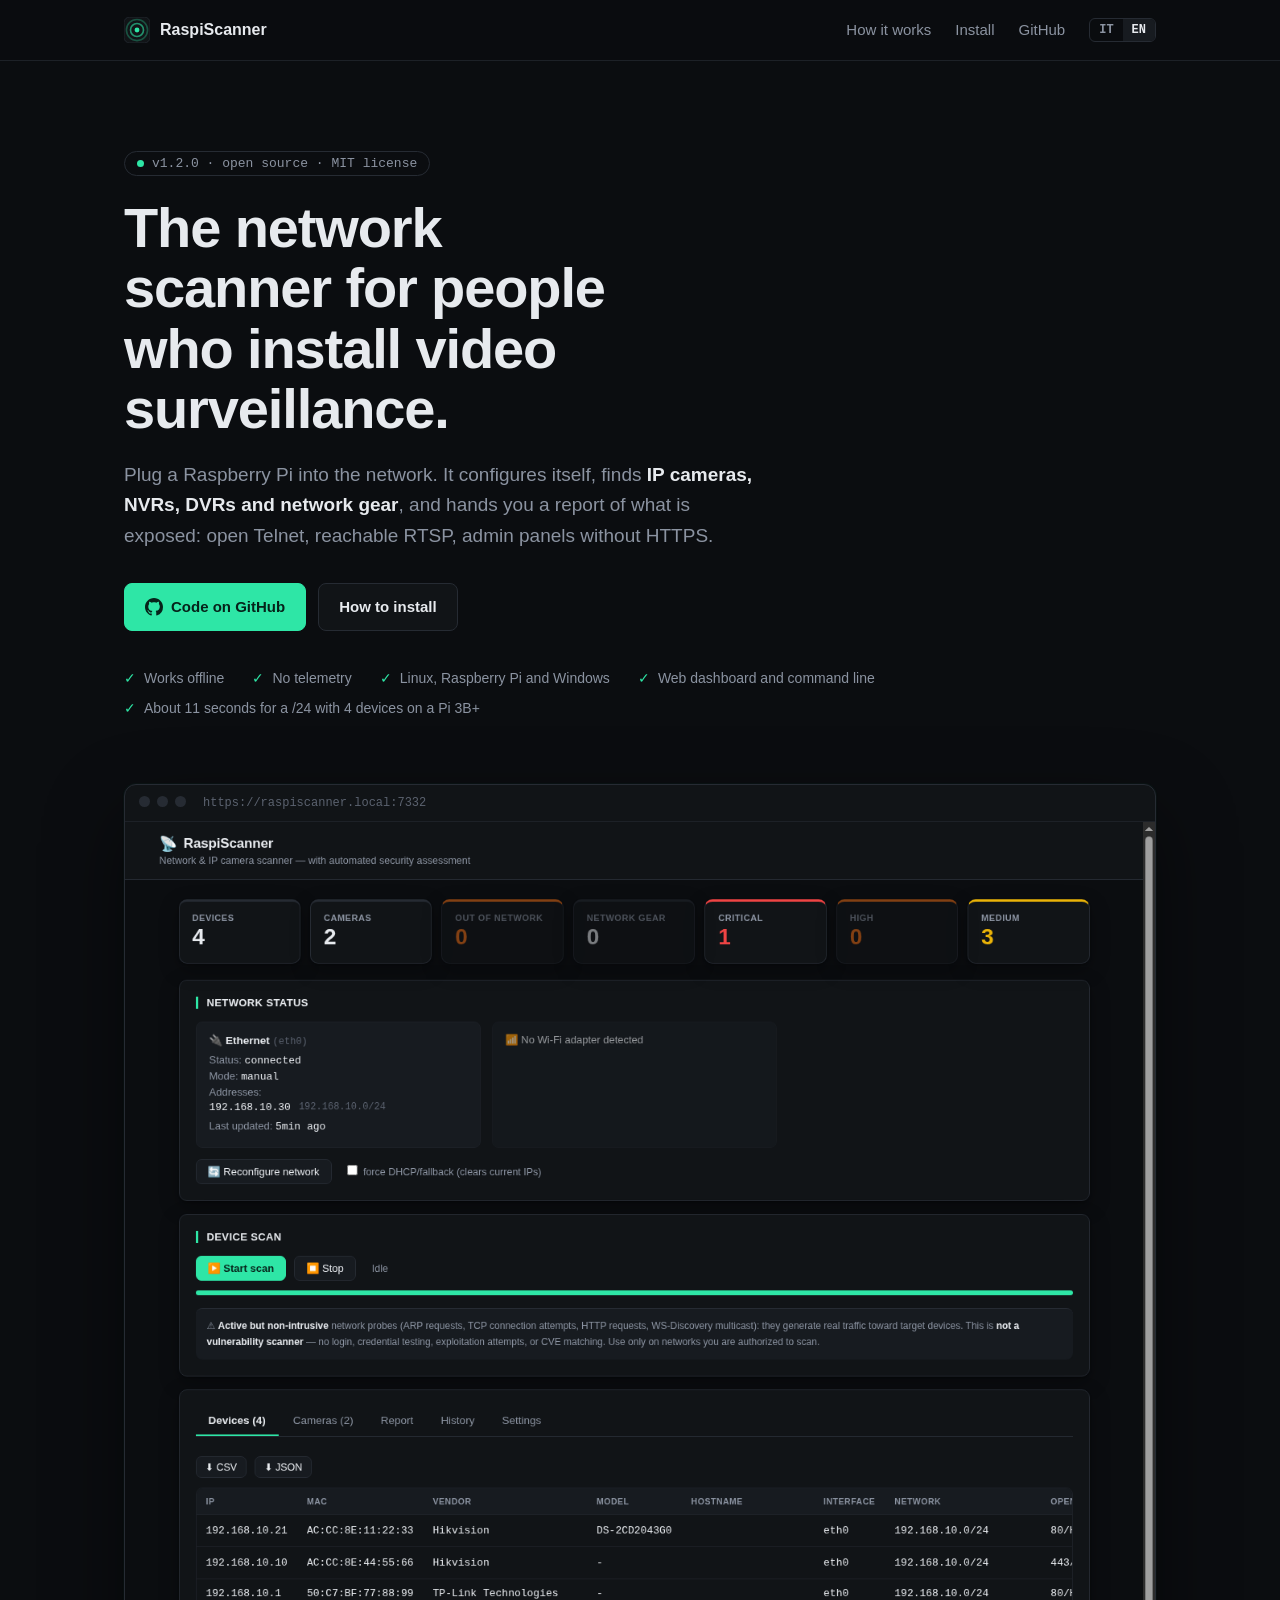
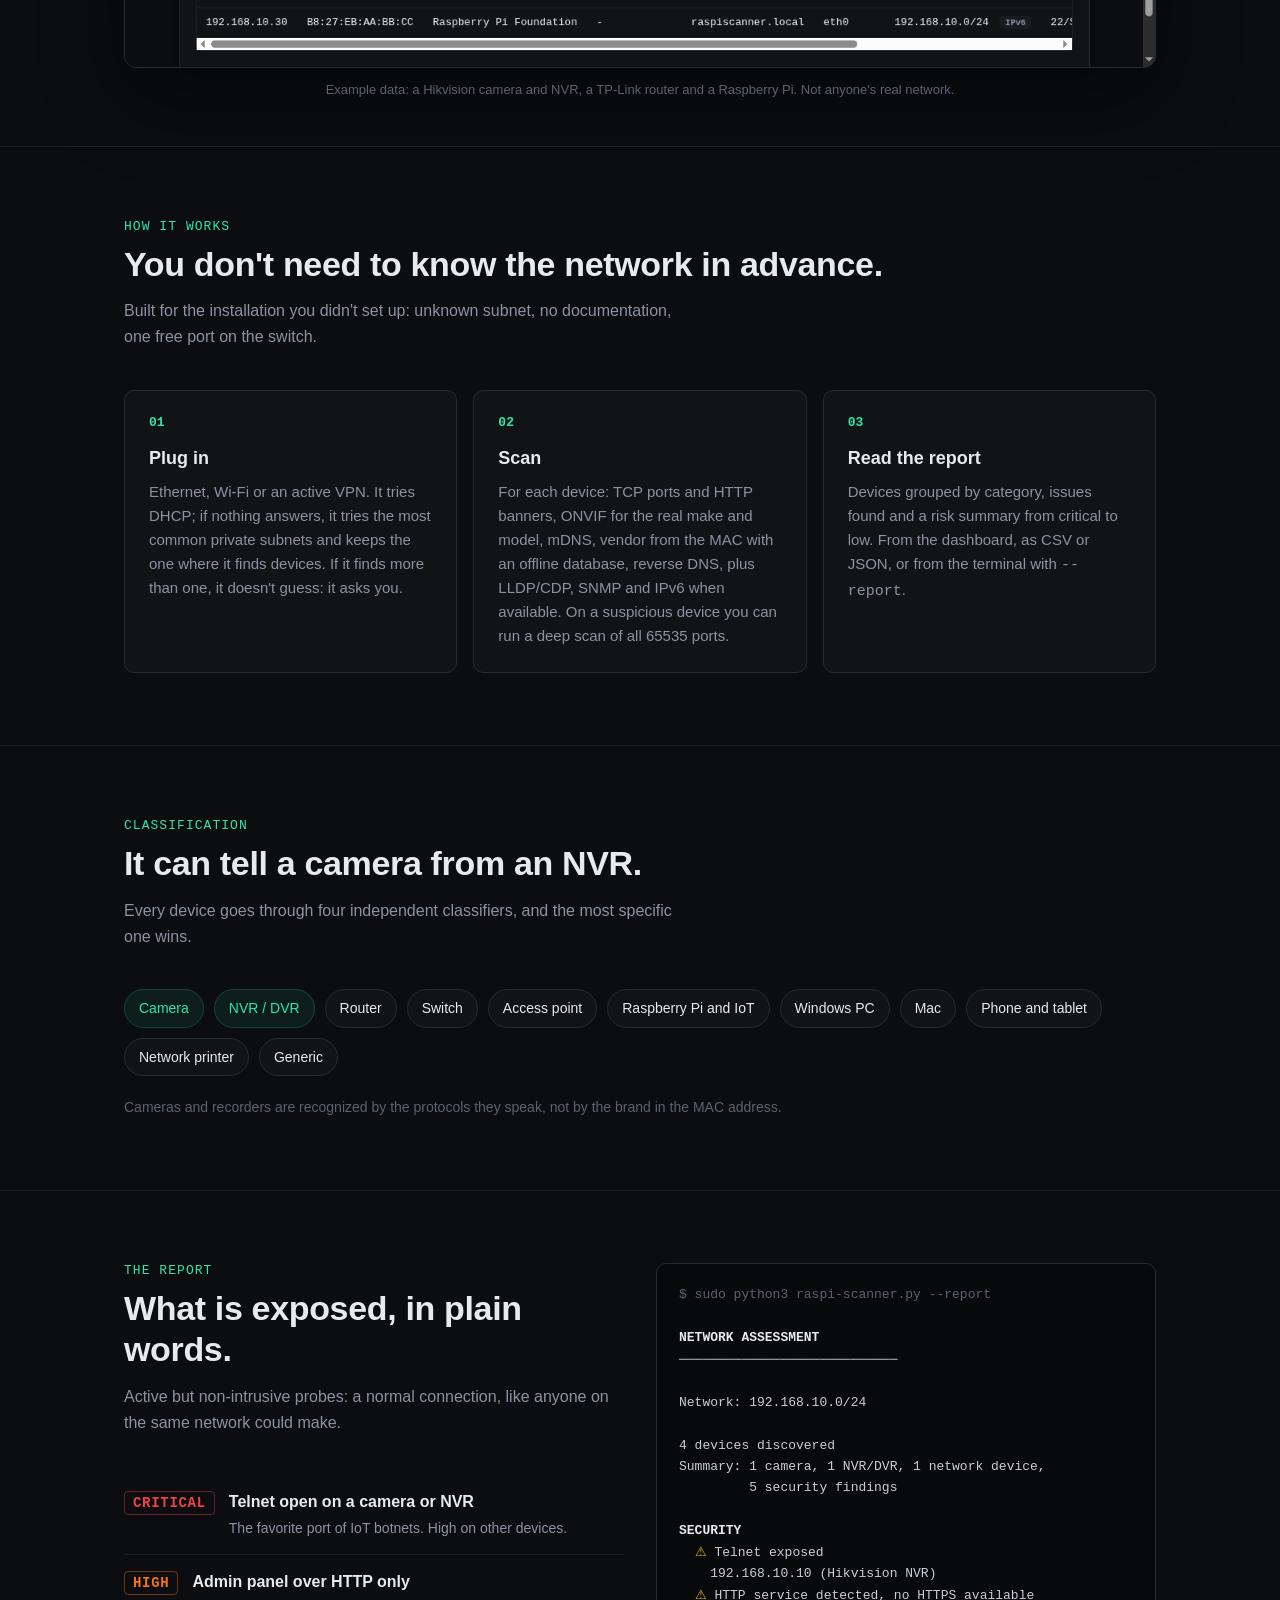
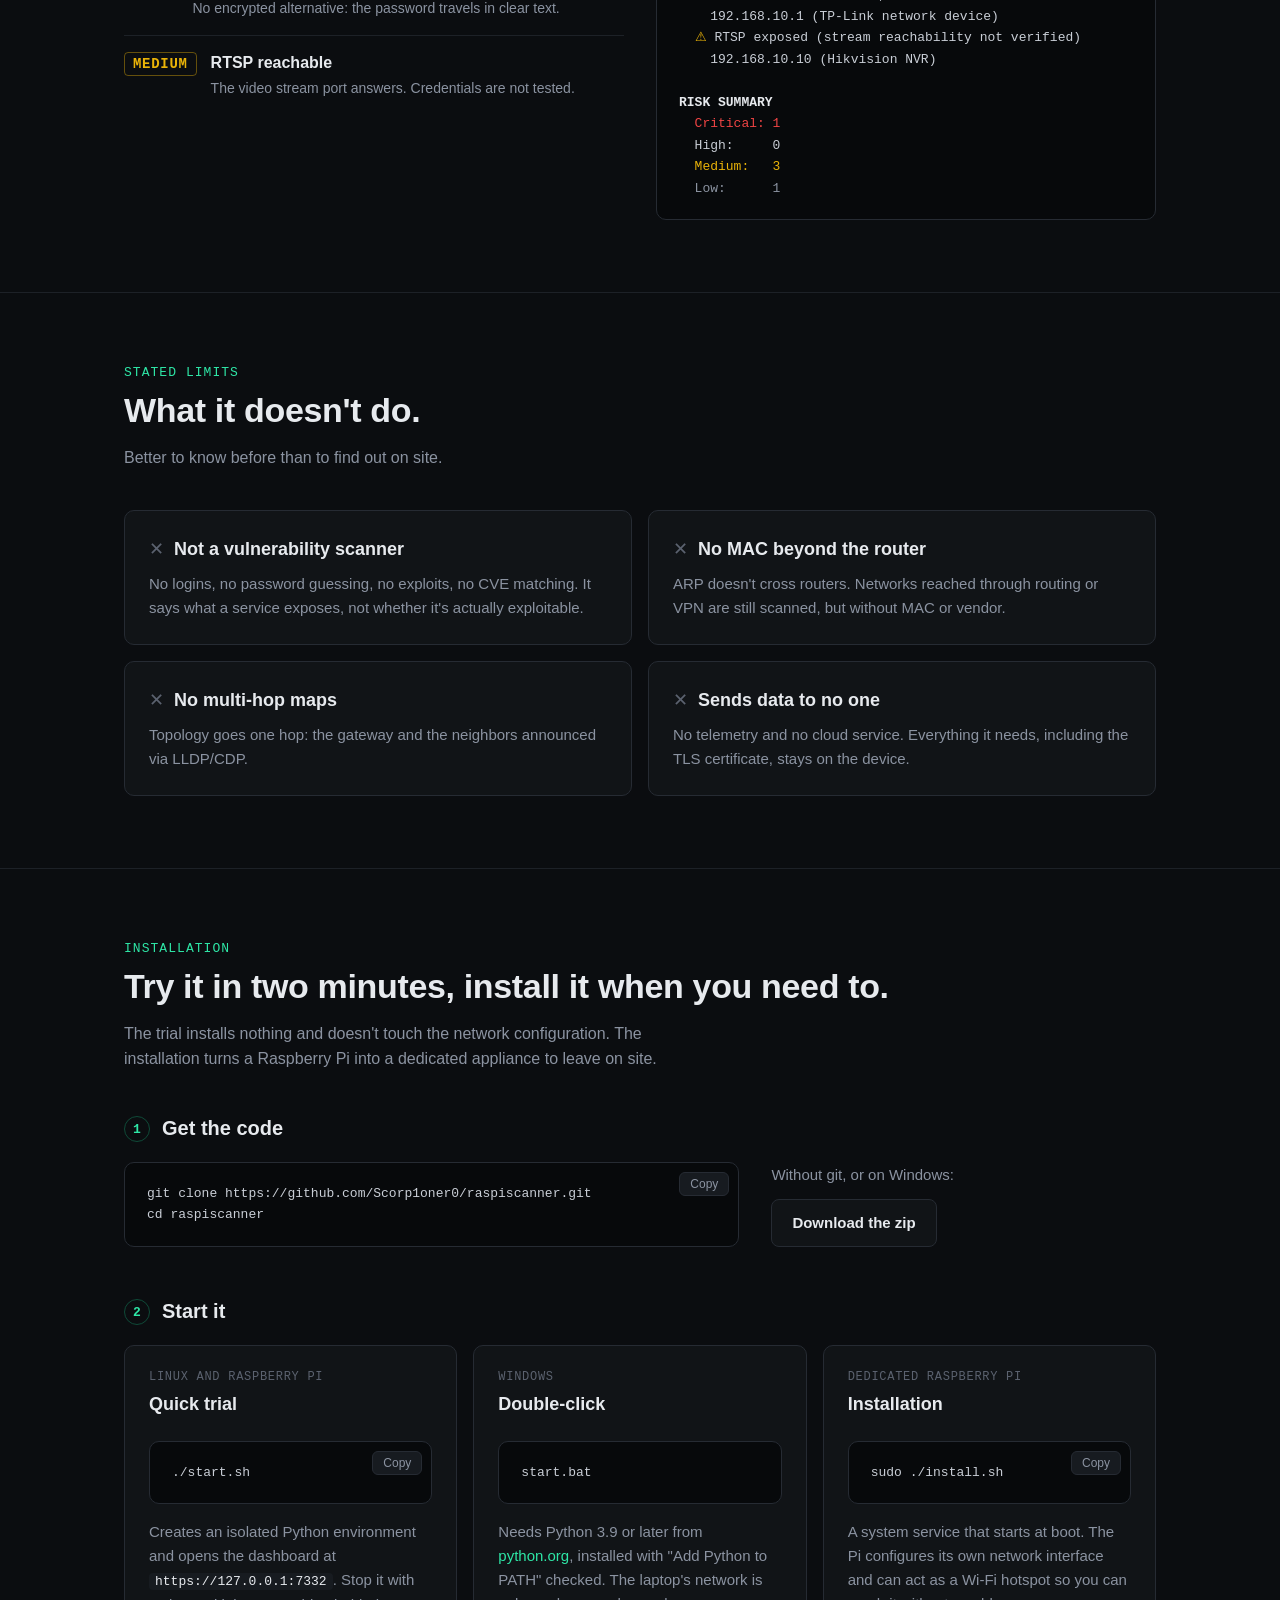
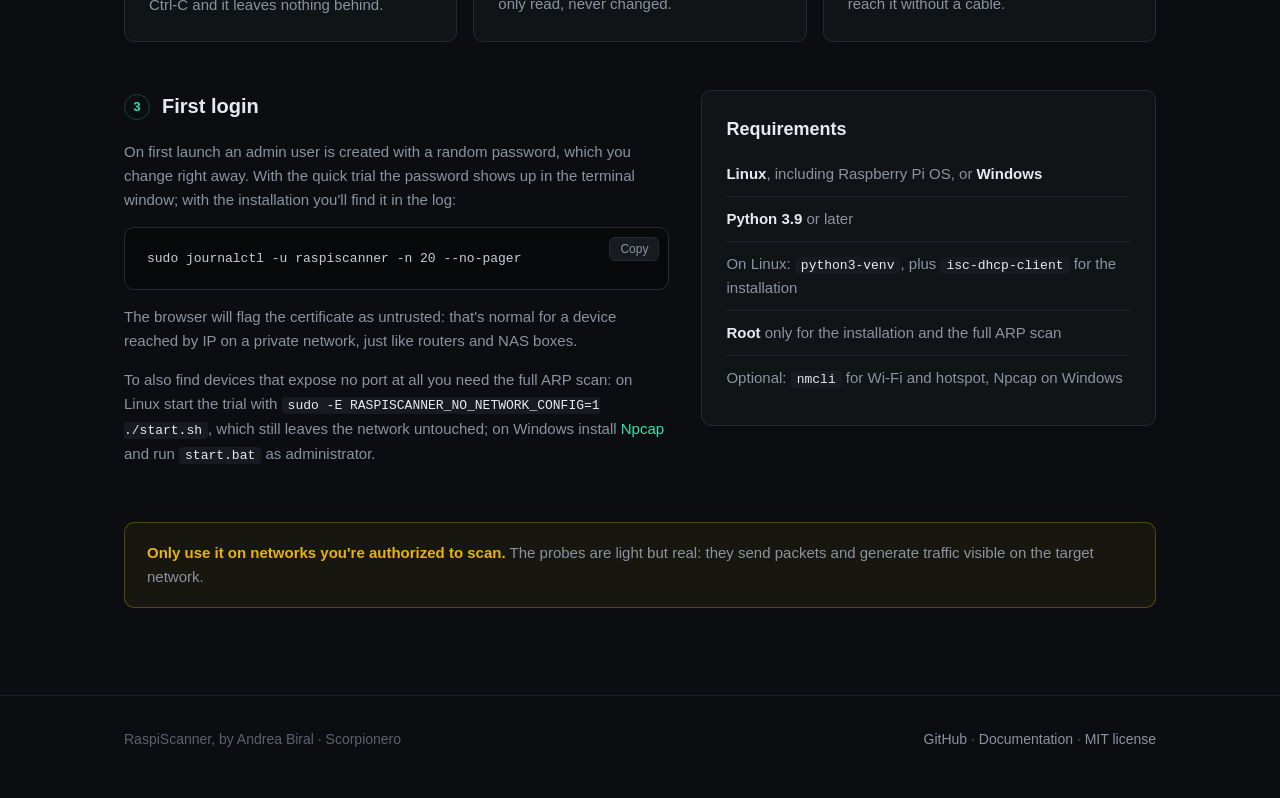
==== index.html @ 97d8c6a8 "Versione 1.2.0 sul sito e cenno allo scan approfondito Co-Authored-By: Claude Opus 5.5 <noreply@anth" ====
<!doctype html>
<html lang="it">
<head>
<meta charset="utf-8">
<meta name="viewport" content="width=device-width, initial-scale=1">
<title>RaspiScanner · scanner di rete per impianti di videosorveglianza</title>
<meta name="description" content="Scanner di rete open source per Raspberry Pi: trova telecamere IP, NVR e apparati di rete e segnala cosa è esposto. Offline, senza telemetria.">
<meta name="theme-color" content="#0b0d10">
<link rel="canonical" href="https://raspiscanner.it/">
<meta property="og:type" content="website">
<meta property="og:url" content="https://raspiscanner.it/">
<meta property="og:title" content="RaspiScanner">
<meta property="og:description" content="Scanner di rete per impianti di videosorveglianza: trova telecamere, NVR e apparati di rete e ti dice cosa è esposto.">
<meta property="og:site_name" content="RaspiScanner">
<meta property="og:image" content="https://raspiscanner.it/og-image.png">
<meta property="og:image:width" content="1200">
<meta property="og:image:height" content="630">
<meta property="og:image:alt" content="Dashboard di RaspiScanner con i dispositivi trovati e i problemi per gravità">
<meta name="twitter:card" content="summary_large_image">
<meta name="twitter:title" content="RaspiScanner · scanner di rete per impianti di videosorveglianza">
<meta name="twitter:description" content="Scanner di rete per impianti di videosorveglianza: trova telecamere, NVR e apparati di rete e ti dice cosa è esposto.">
<meta name="twitter:image" content="https://raspiscanner.it/og-image.png">
<meta name="robots" content="index, follow, max-image-preview:large">
<script type="application/ld+json">
{
  "@context": "https://schema.org",
  "@type": "SoftwareApplication",
  "name": "RaspiScanner",
  "url": "https://raspiscanner.it/",
  "inLanguage": "it",
  "description": "Scanner di rete open source per Raspberry Pi: trova telecamere IP, NVR e apparati di rete e segnala cosa è esposto. Offline, senza telemetria.",
  "applicationCategory": "SecurityApplication",
  "operatingSystem": "Linux, Raspberry Pi OS, Windows",
  "softwareVersion": "1.2.0",
  "license": "https://opensource.org/licenses/MIT",
  "isAccessibleForFree": true,
  "offers": {
    "@type": "Offer",
    "price": "0",
    "priceCurrency": "EUR"
  },
  "author": {
    "@type": "Person",
    "name": "Andrea Biral"
  },
  "downloadUrl": "https://github.com/Scorp1oner0/raspiscanner/archive/refs/heads/main.zip",
  "screenshot": "https://raspiscanner.it/dashboard.png",
  "sameAs": [
    "https://github.com/Scorp1oner0/raspiscanner"
  ]
}
</script>
<meta property="og:locale" content="it_IT">
<meta property="og:locale:alternate" content="en_US">
<link rel="alternate" hreflang="it" href="https://raspiscanner.it/">
<link rel="alternate" hreflang="en" href="https://raspiscanner.it/en/">
<link rel="alternate" hreflang="x-default" href="https://raspiscanner.it/en/">
<script>
(function () {
  var saved = null;
  try { saved = localStorage.getItem('raspiscanner-lang'); } catch (e) {}
  if (saved === 'it') return;
  var bot = /bot|crawl|spider|slurp|lighthouse/i.test(navigator.userAgent);
  var lang = ((navigator.languages && navigator.languages[0]) || navigator.language || '').toLowerCase();
  if (saved === 'en' || (!saved && !bot && lang && lang.indexOf('it') !== 0)) location.replace('en/');
})();
</script>
<link rel="icon" href="/favicon.ico" sizes="48x48">
<link rel="icon" href="/favicon.svg" type="image/svg+xml">
<link rel="apple-touch-icon" href="/apple-touch-icon.png">
<style>
:root {
  color-scheme: dark;
  --bg: #0b0d10;
  --panel: #111417;
  --panel-2: #171b20;
  --border: #262b33;
  --border-soft: #1d2127;
  --text: #e7eaee;
  --text-dim: #8b93a1;
  --text-faint: #5b626f;
  --accent: #2ee6a6;
  --accent-fg: #06231a;
  --accent-dim: #0f4a38;
  --critical: #ef4444;
  --high: #f97316;
  --medium: #eab308;
  --radius: 10px;
  --font-ui: -apple-system, BlinkMacSystemFont, "Segoe UI", Roboto, Helvetica, Arial, sans-serif;
  --font-mono: "SFMono-Regular", Consolas, "Liberation Mono", Menlo, monospace;
}
* { box-sizing: border-box; }
html { scroll-behavior: smooth; }
body {
  margin: 0;
  background: var(--bg);
  color: var(--text);
  font: 16px/1.6 var(--font-ui);
  -webkit-font-smoothing: antialiased;
}
a { color: var(--accent); text-decoration: none; }
a:hover { text-decoration: underline; }
code, pre { font-family: var(--font-mono); }
.wrap { max-width: 1080px; margin: 0 auto; padding: 0 24px; }

header.top {
  position: sticky; top: 0; z-index: 10;
  background: rgba(11, 13, 16, 0.86);
  backdrop-filter: blur(8px);
  border-bottom: 1px solid var(--border-soft);
}
header.top .wrap { display: flex; align-items: center; justify-content: space-between; height: 60px; }
.brand { display: flex; align-items: center; gap: 10px; color: var(--text); font-weight: 600; }
.brand:hover { text-decoration: none; }
.brand svg { width: 26px; height: 26px; }
nav { display: flex; align-items: center; gap: 24px; font-size: 15px; }
.lang { display: flex; border: 1px solid var(--border); border-radius: 6px; overflow: hidden; font: 600 12px var(--font-mono); }
.lang a { padding: 4px 9px; color: var(--text-dim); }
.lang a[aria-current] { background: var(--panel-2); color: var(--text); }
nav a { color: var(--text-dim); }
nav a:hover { color: var(--text); text-decoration: none; }

.hero { padding: 88px 0 56px; }
.eyebrow {
  display: inline-flex; gap: 8px; align-items: center;
  font: 13px var(--font-mono); color: var(--text-dim);
  border: 1px solid var(--border); border-radius: 999px; padding: 4px 12px;
}
.eyebrow .dot { width: 7px; height: 7px; border-radius: 50%; background: var(--accent); }
h1 {
  font-size: clamp(34px, 5.4vw, 56px); line-height: 1.08; letter-spacing: -0.02em;
  margin: 22px 0 20px; max-width: 16ch; font-weight: 700;
}
.lead { font-size: 19px; color: var(--text-dim); max-width: 60ch; margin: 0 0 32px; }
.lead strong { color: var(--text); font-weight: 600; }
.ctas { display: flex; flex-wrap: wrap; gap: 12px; }
.btn {
  display: inline-flex; align-items: center; gap: 8px;
  padding: 11px 20px; border-radius: 8px; font-weight: 600; font-size: 15px;
  border: 1px solid var(--border); color: var(--text); background: var(--panel);
}
.btn:hover { text-decoration: none; border-color: #333a45; background: var(--panel-2); }
.btn.primary { background: var(--accent); color: var(--accent-fg); border-color: var(--accent); }
.btn.primary:hover { background: #4aedb5; }
.btn svg { width: 18px; height: 18px; }
.facts {
  display: flex; flex-wrap: wrap; gap: 8px 28px; margin: 36px 0 0; padding: 0; list-style: none;
  font-size: 14px; color: var(--text-dim);
}
.facts li::before { content: "✓"; color: var(--accent); margin-right: 8px; }

.shot { padding: 8px 0 32px; }
.window {
  border: 1px solid var(--border); border-radius: 12px; overflow: hidden;
  background: var(--panel);
  box-shadow: 0 1px 2px rgba(0,0,0,.3), 0 30px 80px rgba(0,0,0,.45), 0 0 0 1px rgba(46,230,166,.04);
}
.window .bar { display: flex; gap: 7px; padding: 11px 14px; border-bottom: 1px solid var(--border-soft); }
.window .bar i { width: 11px; height: 11px; border-radius: 50%; background: #262b33; }
.window .bar span { margin-left: 10px; font: 12px var(--font-mono); color: var(--text-faint); }
.window img { display: block; width: 100%; height: auto; }
.caption { font-size: 13px; color: var(--text-faint); margin-top: 12px; text-align: center; }

section.block { padding: 72px 0; border-top: 1px solid var(--border-soft); }
.kicker { font: 13px var(--font-mono); color: var(--accent); text-transform: uppercase; letter-spacing: .08em; margin: 0 0 10px; }
h2 { font-size: clamp(26px, 3.4vw, 34px); line-height: 1.2; letter-spacing: -0.01em; margin: 0 0 14px; }
.sub { color: var(--text-dim); max-width: 62ch; margin: 0 0 40px; }

.steps { display: grid; grid-template-columns: repeat(3, 1fr); gap: 16px; counter-reset: step; }
.card {
  background: var(--panel); border: 1px solid var(--border); border-radius: var(--radius);
  padding: 24px;
}
.steps .card { counter-increment: step; }
.steps .card::before {
  content: counter(step, decimal-leading-zero);
  display: block; font: 600 13px var(--font-mono); color: var(--accent); margin-bottom: 14px;
}
.card h3 { margin: 0 0 8px; font-size: 18px; }
.card p { margin: 0; color: var(--text-dim); font-size: 15px; }

.chips { display: flex; flex-wrap: wrap; gap: 10px; margin: 0 0 20px; padding: 0; list-style: none; }
.chips li {
  font-size: 14px; padding: 7px 14px; border-radius: 999px;
  border: 1px solid var(--border); background: var(--panel); color: var(--text);
}
.chips li.hot { border-color: var(--accent-dim); background: rgba(46,230,166,.07); color: var(--accent); }
.note { font-size: 14px; color: var(--text-faint); margin: 0; }

.split { display: grid; grid-template-columns: 1fr 1fr; gap: 32px; align-items: start; }
pre.term {
  margin: 0; padding: 20px 22px; overflow-x: auto;
  background: #07090b; border: 1px solid var(--border); border-radius: var(--radius);
  font-size: 13px; line-height: 1.65; color: #c9ced6;
}
pre.term .p { color: var(--text-faint); }
pre.term .h { color: var(--text); font-weight: 600; }
pre.term .w { color: var(--medium); }
pre.term .c { color: var(--critical); }
pre.term .m { color: var(--medium); }
pre.term .l { color: var(--text-dim); }
.findings { margin: 0; padding: 0; list-style: none; }
.findings li { display: flex; gap: 14px; padding: 14px 0; border-bottom: 1px solid var(--border-soft); }
.findings li:last-child { border-bottom: 0; }
.sev {
  flex: none; align-self: flex-start; margin-top: 2px;
  font: 600 11px var(--font-mono); text-transform: uppercase; letter-spacing: .05em;
  padding: 3px 8px; border-radius: 4px; border: 1px solid;
}
.sev.c { color: var(--critical); border-color: rgba(239,68,68,.4); }
.sev.h { color: var(--high); border-color: rgba(249,115,22,.4); }
.sev.m { color: var(--medium); border-color: rgba(234,179,8,.4); }
.findings b { display: block; font-weight: 600; }
.findings span { color: var(--text-dim); font-size: 14px; }

.nots { display: grid; grid-template-columns: repeat(2, 1fr); gap: 16px; }
.nots .card h3::before { content: "✕"; color: var(--text-faint); margin-right: 10px; font-weight: 400; }

.install { display: grid; grid-template-columns: 1.2fr 1fr; gap: 32px; align-items: start; }
.split > *, .install > *, .steps > *, .nots > *, .options > *, .fetch > * { min-width: 0; }
.num {
  display: inline-grid; place-items: center; width: 26px; height: 26px; margin-right: 12px;
  border-radius: 50%; border: 1px solid var(--accent-dim); color: var(--accent);
  font: 600 13px var(--font-mono); vertical-align: 2px;
}
.step-title { font-size: 20px; margin: 48px 0 18px; }
.fetch { display: grid; grid-template-columns: 1.6fr 1fr; gap: 32px; align-items: end; }
.fetch h3 { font-size: 20px; margin: 0 0 18px; }
.fetch .cmd { margin: 0; }
.or p { color: var(--text-dim); font-size: 15px; margin: 0 0 12px; }
.options { display: grid; grid-template-columns: repeat(3, 1fr); gap: 16px; }
.options .card { display: flex; flex-direction: column; }
.options .cmd { margin: 14px 0 16px; }
.options .card p:last-child { margin-top: 0; }
.tag { font: 12px var(--font-mono) !important; color: var(--text-faint) !important; text-transform: uppercase; letter-spacing: .06em; margin: 0 0 6px !important; }
.options code, .install p code { font-size: 13px; background: var(--panel-2); padding: 1px 6px; border-radius: 4px; color: var(--text); }
.options + .install { margin-top: 48px; }
.install .step-title { margin-top: 0; }
.cmd { position: relative; margin: 0 0 14px; }
.cmd pre.term { padding-right: 84px; }
.copy {
  position: absolute; top: 10px; right: 10px;
  font: 12px var(--font-ui); color: var(--text-dim); background: var(--panel-2);
  border: 1px solid var(--border); border-radius: 6px; padding: 4px 10px; cursor: pointer;
}
.copy:hover { color: var(--text); }
.req { margin: 0; padding: 0; list-style: none; }
.req li { padding: 10px 0; border-bottom: 1px solid var(--border-soft); color: var(--text-dim); font-size: 15px; }
.req li:last-child { border-bottom: 0; }
.req b { color: var(--text); font-weight: 600; }
.req code, .install p code { font-size: 13px; background: var(--panel-2); padding: 1px 6px; border-radius: 4px; color: var(--text); }
.install p { color: var(--text-dim); font-size: 15px; }

.warn {
  margin-top: 40px; padding: 18px 22px; border-radius: var(--radius);
  border: 1px solid rgba(234,179,8,.3); background: rgba(234,179,8,.06);
  color: var(--text-dim); font-size: 15px;
}
.warn b { color: var(--medium); }

footer { border-top: 1px solid var(--border-soft); padding: 32px 0 48px; color: var(--text-faint); font-size: 14px; }
footer .wrap { display: flex; flex-wrap: wrap; gap: 12px 28px; justify-content: space-between; }
footer a { color: var(--text-dim); }

@media (max-width: 860px) {
  .steps, .split, .install, .nots, .options, .fetch { grid-template-columns: 1fr; }
  .hero { padding: 56px 0 40px; }
  section.block { padding: 56px 0; }
}
@media (max-width: 560px) {
  .wrap { padding: 0 16px; }
  nav a.opt { display: none; }
  nav { gap: 16px; }
  .lead { font-size: 17px; }
  .btn { flex: 1 1 auto; justify-content: center; }
  .window .bar span { display: none; }
}
</style>
</head>
<body>

<header class="top">
  <div class="wrap">
    <a class="brand" href="#">
      <svg viewBox="0 0 32 32" aria-hidden="true"><rect width="32" height="32" rx="7" fill="#111417" stroke="#262b33"/><circle cx="16" cy="16" r="3" fill="#2ee6a6"/><circle cx="16" cy="16" r="8" fill="none" stroke="#2ee6a6" stroke-width="2" opacity=".6"/><circle cx="16" cy="16" r="13" fill="none" stroke="#2ee6a6" stroke-width="2" opacity=".3"/></svg>
      RaspiScanner
    </a>
    <nav>
      <a class="opt" href="#come-funziona">Come funziona</a>
      <a href="#installa">Installa</a>
      <a href="https://github.com/Scorp1oner0/raspiscanner">GitHub</a>
      <span class="lang"><a href="./" data-lang="it" aria-current="page">IT</a><a href="en/" data-lang="en" hreflang="en" lang="en">EN</a></span>
    </nav>
  </div>
</header>

<main>
  <section class="hero">
    <div class="wrap">
      <span class="eyebrow"><span class="dot"></span>v1.2.0 · open source · licenza MIT</span>
      <h1>Lo scanner di rete per chi installa videosorveglianza.</h1>
      <p class="lead">Colleghi un Raspberry Pi alla rete. Si configura da solo, trova <strong>telecamere IP, NVR, DVR e apparati di rete</strong>, e ti consegna un report con quello che è esposto: Telnet aperto, RTSP raggiungibile, pannelli di amministrazione senza HTTPS.</p>
      <div class="ctas">
        <a class="btn primary" href="https://github.com/Scorp1oner0/raspiscanner">
          <svg viewBox="0 0 16 16" fill="currentColor" aria-hidden="true"><path d="M8 0C3.58 0 0 3.58 0 8c0 3.54 2.29 6.53 5.47 7.59.4.07.55-.17.55-.38 0-.19-.01-.82-.01-1.49-2.01.37-2.53-.49-2.69-.94-.09-.23-.48-.94-.82-1.13-.28-.15-.68-.52-.01-.53.63-.01 1.08.58 1.23.82.72 1.21 1.87.87 2.33.66.07-.52.28-.87.51-1.07-1.78-.2-3.64-.89-3.64-3.95 0-.87.31-1.59.82-2.15-.08-.2-.36-1.02.08-2.12 0 0 .67-.21 2.2.82.64-.18 1.32-.27 2-.27.68 0 1.36.09 2 .27 1.53-1.04 2.2-.82 2.2-.82.44 1.1.16 1.92.08 2.12.51.56.82 1.27.82 2.15 0 3.07-1.87 3.75-3.65 3.95.29.25.54.73.54 1.48 0 1.07-.01 1.93-.01 2.2 0 .21.15.46.55.38A8.013 8.013 0 0016 8c0-4.42-3.58-8-8-8z"/></svg>
          Codice su GitHub
        </a>
        <a class="btn" href="#installa">Come si installa</a>
      </div>
      <ul class="facts">
        <li>Funziona offline</li>
        <li>Nessuna telemetria</li>
        <li>Linux, Raspberry Pi e Windows</li>
        <li>Dashboard web e riga di comando</li>
        <li>Circa 11 secondi per una /24 con 4 dispositivi su un Pi 3B+</li>
      </ul>
    </div>
  </section>

  <section class="shot">
    <div class="wrap">
      <div class="window">
        <div class="bar"><i></i><i></i><i></i><span>https://raspiscanner.local:7332</span></div>
        <img src="dashboard.png" width="1280" height="1050" alt="Dashboard di RaspiScanner: contatori di dispositivi, telecamere e problemi per gravità, stato della rete e tabella dei dispositivi trovati">
      </div>
      <p class="caption">Dati di esempio: una telecamera e un NVR Hikvision, un router TP-Link e un Raspberry Pi. Non è la rete di nessuno.</p>
    </div>
  </section>

  <section class="block" id="come-funziona">
    <div class="wrap">
      <p class="kicker">Come funziona</p>
      <h2>Non devi sapere in anticipo com'è fatta la rete.</h2>
      <p class="sub">Pensato per l'impianto che non hai installato tu: subnet sconosciuta, nessuna documentazione, un cavo libero sullo switch.</p>
      <div class="steps">
        <div class="card">
          <h3>Collega</h3>
          <p>Ethernet, Wi-Fi o una VPN attiva. Prova il DHCP; se non arriva, prova le subnet private più comuni e tiene quella dove trova dispositivi. Se ne trova più di una, non tira a indovinare e chiede a te.</p>
        </div>
        <div class="card">
          <h3>Scansiona</h3>
          <p>Per ogni dispositivo: porte TCP e banner HTTP, ONVIF per marca e modello reali, mDNS, produttore dal MAC con un database offline, DNS inverso, e se disponibili LLDP/CDP, SNMP e IPv6. Su un apparato sospetto puoi lanciare uno scan approfondito di tutte le 65535 porte.</p>
        </div>
        <div class="card">
          <h3>Leggi il report</h3>
          <p>Dispositivi divisi per categoria, problemi trovati e un riepilogo del rischio da critico a basso. Dalla dashboard, in CSV o JSON, oppure da terminale con <code>--report</code>.</p>
        </div>
      </div>
    </div>
  </section>

  <section class="block">
    <div class="wrap">
      <p class="kicker">Classificazione</p>
      <h2>Sa distinguere una telecamera da un NVR.</h2>
      <p class="sub">Ogni dispositivo passa da quattro classificatori indipendenti e vince il più specifico.</p>
      <ul class="chips">
        <li class="hot">Telecamera</li>
        <li class="hot">NVR / DVR</li>
        <li>Router</li>
        <li>Switch</li>
        <li>Access point</li>
        <li>Raspberry Pi e IoT</li>
        <li>PC Windows</li>
        <li>Mac</li>
        <li>Telefono e tablet</li>
        <li>Stampante di rete</li>
        <li>Generico</li>
      </ul>
      <p class="note">Telecamere e registratori si riconoscono dai protocolli che parlano, non dalla marca scritta nel MAC.</p>
    </div>
  </section>

  <section class="block">
    <div class="wrap split">
      <div>
        <p class="kicker">Il report</p>
        <h2>Cosa è esposto, scritto in chiaro.</h2>
        <p class="sub">Sonde attive ma non invasive: una connessione normale, come farebbe chiunque sulla stessa rete.</p>
        <ul class="findings">
          <li><span class="sev c">Critico</span><div><b>Telnet aperto su telecamera o NVR</b><span>La porta preferita dalle botnet IoT. Su altri dispositivi è alto.</span></div></li>
          <li><span class="sev h">Alto</span><div><b>Pannello di amministrazione solo in HTTP</b><span>Nessuna alternativa cifrata: la password passa in chiaro.</span></div></li>
          <li><span class="sev m">Medio</span><div><b>RTSP raggiungibile</b><span>La porta del flusso video risponde. Le credenziali non vengono provate.</span></div></li>
        </ul>
      </div>
      <pre class="term"><span class="p">$ sudo python3 raspi-scanner.py --report</span>

<span class="h">NETWORK ASSESSMENT</span>
────────────────────────────

Network: 192.168.10.0/24

4 devices discovered
Summary: 1 camera, 1 NVR/DVR, 1 network device,
         5 security findings

<span class="h">SECURITY</span>
  <span class="w">⚠</span> Telnet exposed
    192.168.10.10 (Hikvision NVR)
  <span class="w">⚠</span> HTTP service detected, no HTTPS available
    192.168.10.1 (TP-Link network device)
  <span class="w">⚠</span> RTSP exposed (stream reachability not verified)
    192.168.10.10 (Hikvision NVR)

<span class="h">RISK SUMMARY</span>
  <span class="c">Critical: 1</span>
  High:     0
  <span class="m">Medium:   3</span>
  <span class="l">Low:      1</span></pre>
    </div>
  </section>

  <section class="block">
    <div class="wrap">
      <p class="kicker">Limiti dichiarati</p>
      <h2>Cosa non fa.</h2>
      <p class="sub">Meglio saperlo prima che scoprirlo in campo.</p>
      <div class="nots">
        <div class="card"><h3>Non è un vulnerability scanner</h3><p>Niente login, niente prove di password, niente exploit, niente confronto con le CVE. Dice cosa un servizio espone, non se è davvero sfruttabile.</p></div>
        <div class="card"><h3>Non vede il MAC oltre il router</h3><p>L'ARP non attraversa i router. Le reti raggiunte via routing o VPN si scansionano lo stesso, ma senza MAC e senza produttore.</p></div>
        <div class="card"><h3>Non disegna mappe su più livelli</h3><p>La topologia arriva a un salto: il gateway e i vicini annunciati via LLDP/CDP.</p></div>
        <div class="card"><h3>Non manda dati a nessuno</h3><p>Nessuna telemetria e nessun servizio cloud. Tutto quello che serve, compreso il certificato TLS, resta sul dispositivo.</p></div>
      </div>
    </div>
  </section>

  <section class="block" id="installa">
    <div class="wrap">
      <p class="kicker">Installazione</p>
      <h2>Provalo in due minuti, installalo quando serve.</h2>
      <p class="sub">La prova non installa niente e non tocca la configurazione di rete. L'installazione trasforma un Raspberry Pi in un apparato dedicato, da lasciare sull'impianto.</p>

      <div class="fetch">
        <div>
          <h3><span class="num">1</span>Scarica il codice</h3>
          <div class="cmd">
            <pre class="term" id="cmd-clone">git clone https://github.com/Scorp1oner0/raspiscanner.git
cd raspiscanner</pre>
            <button class="copy" type="button" data-copy="cmd-clone">Copia</button>
          </div>
        </div>
        <div class="or">
          <p>Senza git, o su Windows:</p>
          <a class="btn" href="https://github.com/Scorp1oner0/raspiscanner/archive/refs/heads/main.zip">Scarica lo zip</a>
        </div>
      </div>

      <h3 class="step-title"><span class="num">2</span>Avvialo</h3>
      <div class="options">
        <div class="card">
          <p class="tag">Linux e Raspberry Pi</p>
          <h3>Prova rapida</h3>
          <div class="cmd">
            <pre class="term" id="cmd-start">./start.sh</pre>
            <button class="copy" type="button" data-copy="cmd-start">Copia</button>
          </div>
          <p>Crea un ambiente Python isolato e apre la dashboard su <code>https://127.0.0.1:7332</code>. Si ferma con Ctrl-C e non lascia niente dietro di sé.</p>
        </div>
        <div class="card">
          <p class="tag">Windows</p>
          <h3>Doppio click</h3>
          <div class="cmd">
            <pre class="term">start.bat</pre>
          </div>
          <p>Serve Python 3.9 o successivo da <a href="https://www.python.org/downloads/">python.org</a>, installato con la spunta su "Add Python to PATH". La rete del portatile viene solo letta, mai modificata.</p>
        </div>
        <div class="card">
          <p class="tag">Raspberry Pi dedicato</p>
          <h3>Installazione</h3>
          <div class="cmd">
            <pre class="term" id="cmd-install">sudo ./install.sh</pre>
            <button class="copy" type="button" data-copy="cmd-install">Copia</button>
          </div>
          <p>Servizio di sistema che parte al boot. Il Pi si configura da solo la scheda di rete e può fare da hotspot Wi-Fi per raggiungerlo senza cavo.</p>
        </div>
      </div>

      <div class="install">
        <div>
          <h3 class="step-title"><span class="num">3</span>Primo accesso</h3>
          <p>Al primo avvio viene creato un utente amministratore con una password casuale, che va cambiata subito. Con la prova rapida la password compare nella finestra del terminale; con l'installazione la trovi nel log:</p>
          <div class="cmd">
            <pre class="term" id="cmd-log">sudo journalctl -u raspiscanner -n 20 --no-pager</pre>
            <button class="copy" type="button" data-copy="cmd-log">Copia</button>
          </div>
          <p>Il browser segnalerà il certificato come non attendibile: è normale per un apparato raggiunto via IP su una rete privata, come succede con router e NAS.</p>
          <p>Per trovare anche i dispositivi che non espongono nessuna porta serve lo scan ARP completo: su Linux avvia la prova con <code>sudo -E RASPISCANNER_NO_NETWORK_CONFIG=1 ./start.sh</code>, che resta comunque senza toccare la rete; su Windows installa <a href="https://npcap.com">Npcap</a> e avvia <code>start.bat</code> come amministratore.</p>
        </div>
        <div class="card">
          <h3>Requisiti</h3>
          <ul class="req">
            <li><b>Linux</b>, compreso Raspberry Pi OS, oppure <b>Windows</b></li>
            <li><b>Python 3.9</b> o successivo</li>
            <li>Su Linux: <code>python3-venv</code>, e <code>isc-dhcp-client</code> per l'installazione</li>
            <li><b>Root</b> solo per l'installazione e per lo scan ARP completo</li>
            <li>Facoltativi: <code>nmcli</code> per Wi-Fi e hotspot, Npcap su Windows</li>
          </ul>
        </div>
      </div>
    </div>
    <div class="wrap">
      <p class="warn"><b>Usalo solo su reti che sei autorizzato a scansionare.</b> Le sonde sono leggere ma reali: mandano pacchetti e generano traffico visibile sulla rete di destinazione.</p>
    </div>
  </section>
</main>

<footer>
  <div class="wrap">
    <span>RaspiScanner, di Andrea Biral · Scorpionero</span>
    <span><a href="https://github.com/Scorp1oner0/raspiscanner">GitHub</a> · <a href="https://github.com/Scorp1oner0/raspiscanner#readme">Documentazione (in inglese)</a> · <a href="https://github.com/Scorp1oner0/raspiscanner/blob/main/LICENSE">Licenza MIT</a></span>
  </div>
</footer>

<script>
document.querySelectorAll('[data-lang]').forEach(function (a) {
  a.addEventListener('click', function () {
    try { localStorage.setItem('raspiscanner-lang', a.dataset.lang); } catch (e) {}
  });
});
document.querySelectorAll('.copy').forEach(function (b) {
  b.addEventListener('click', function () {
    var t = document.getElementById(b.dataset.copy).textContent;
    navigator.clipboard.writeText(t).then(function () {
      b.textContent = 'Copiato';
      setTimeout(function () { b.textContent = 'Copia'; }, 1500);
    });
  });
});
</script>
</body>
</html>
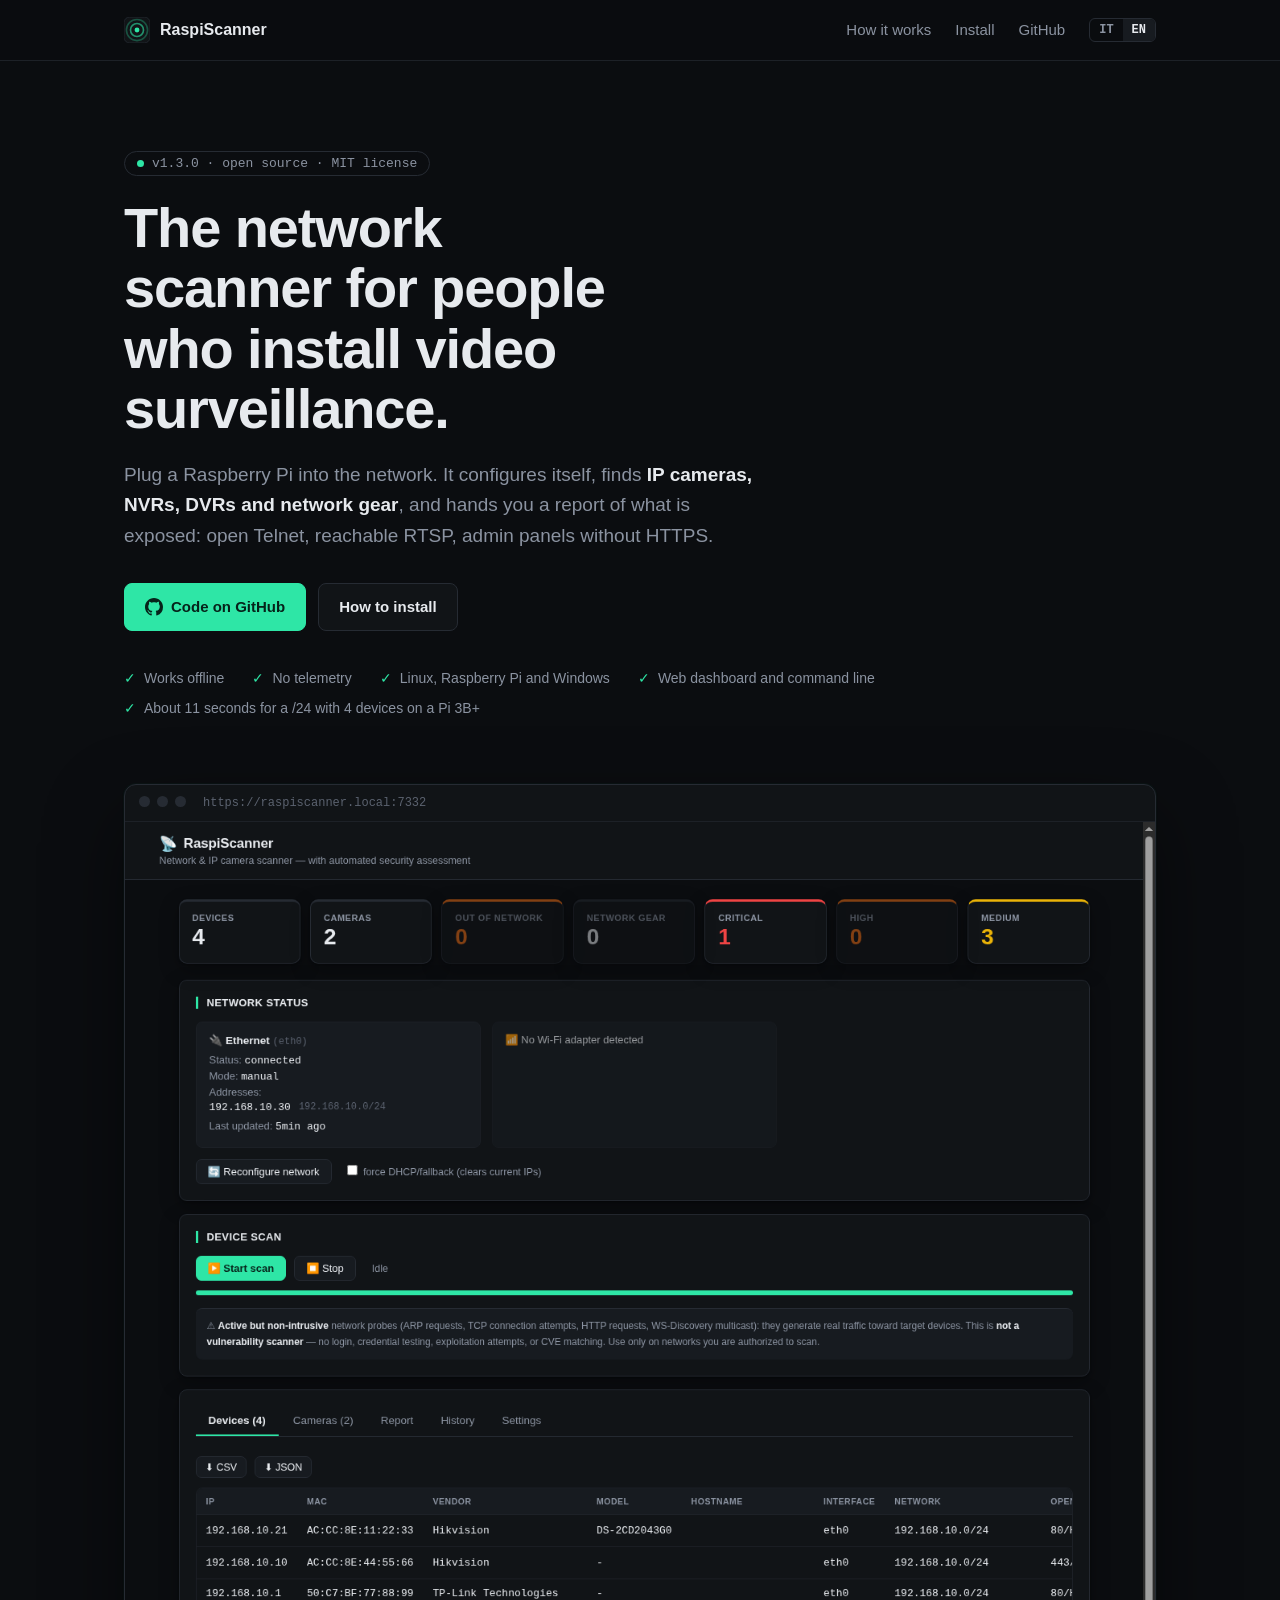
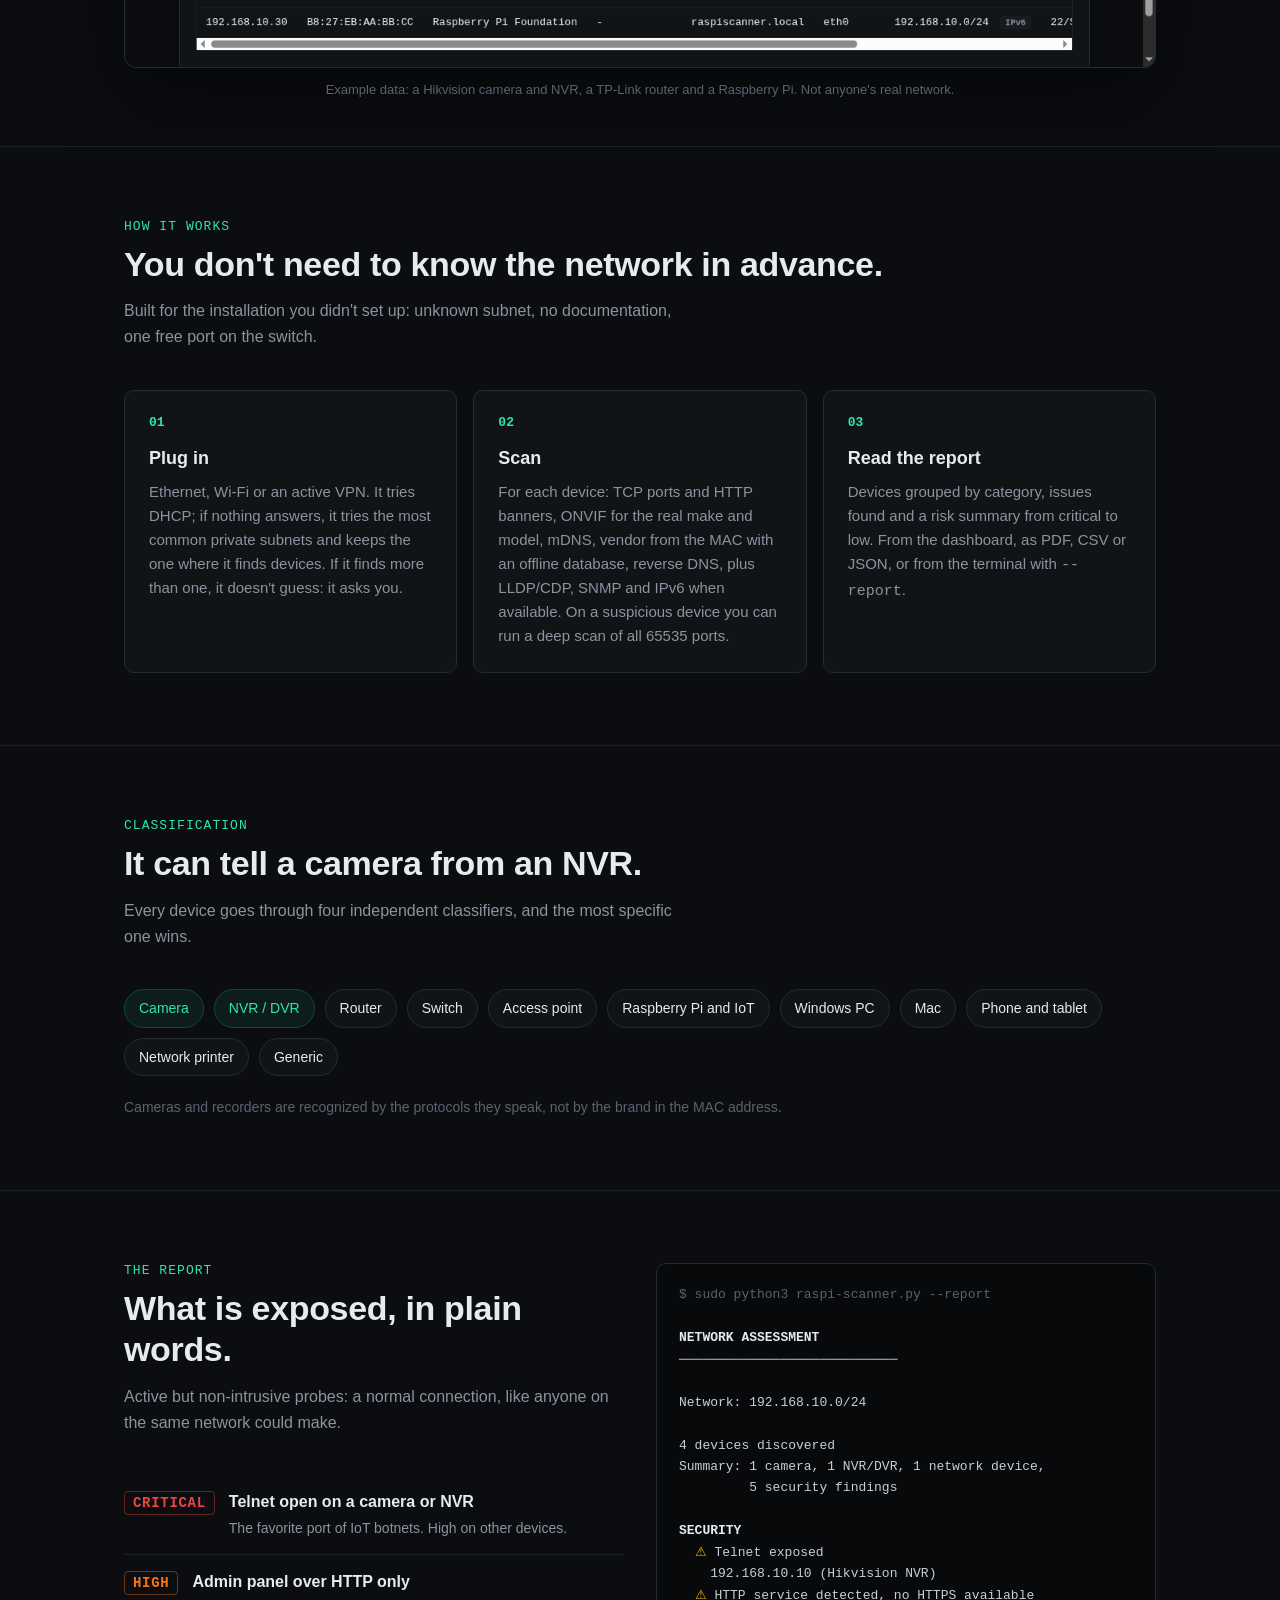
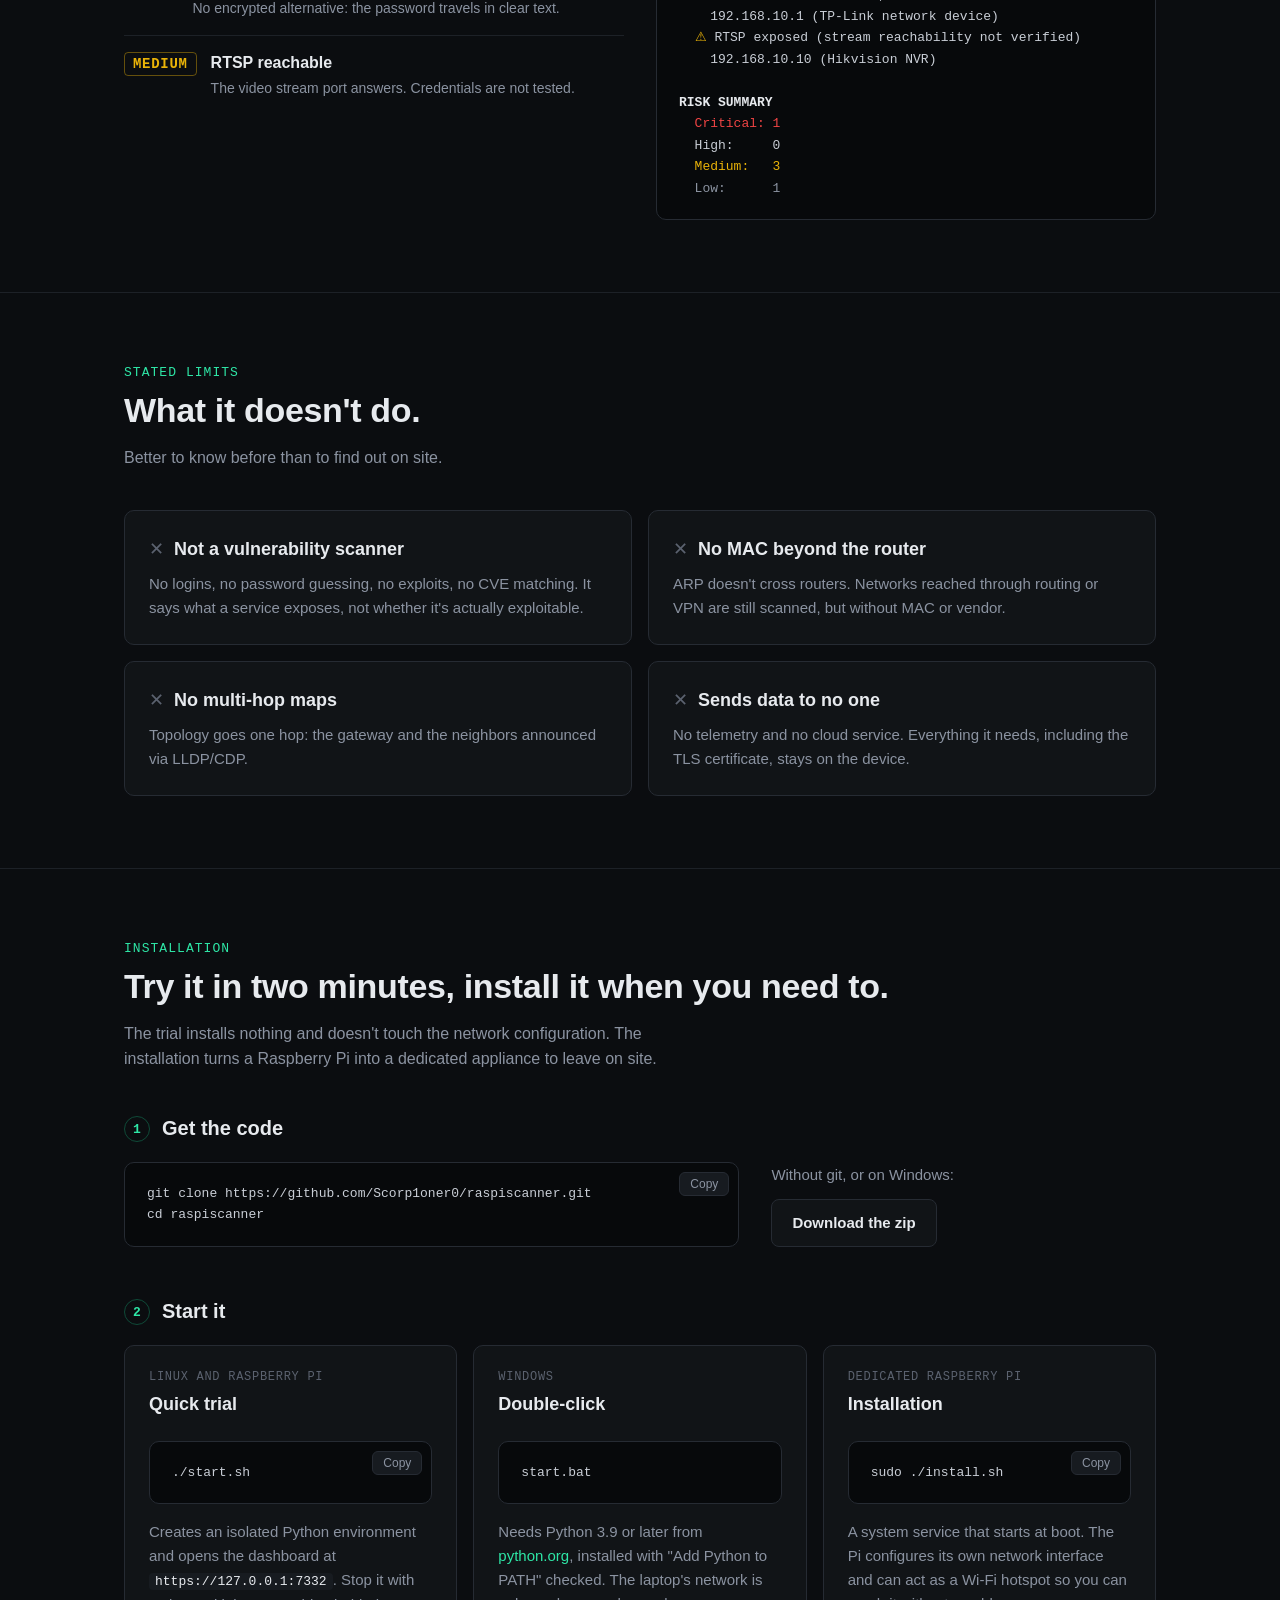
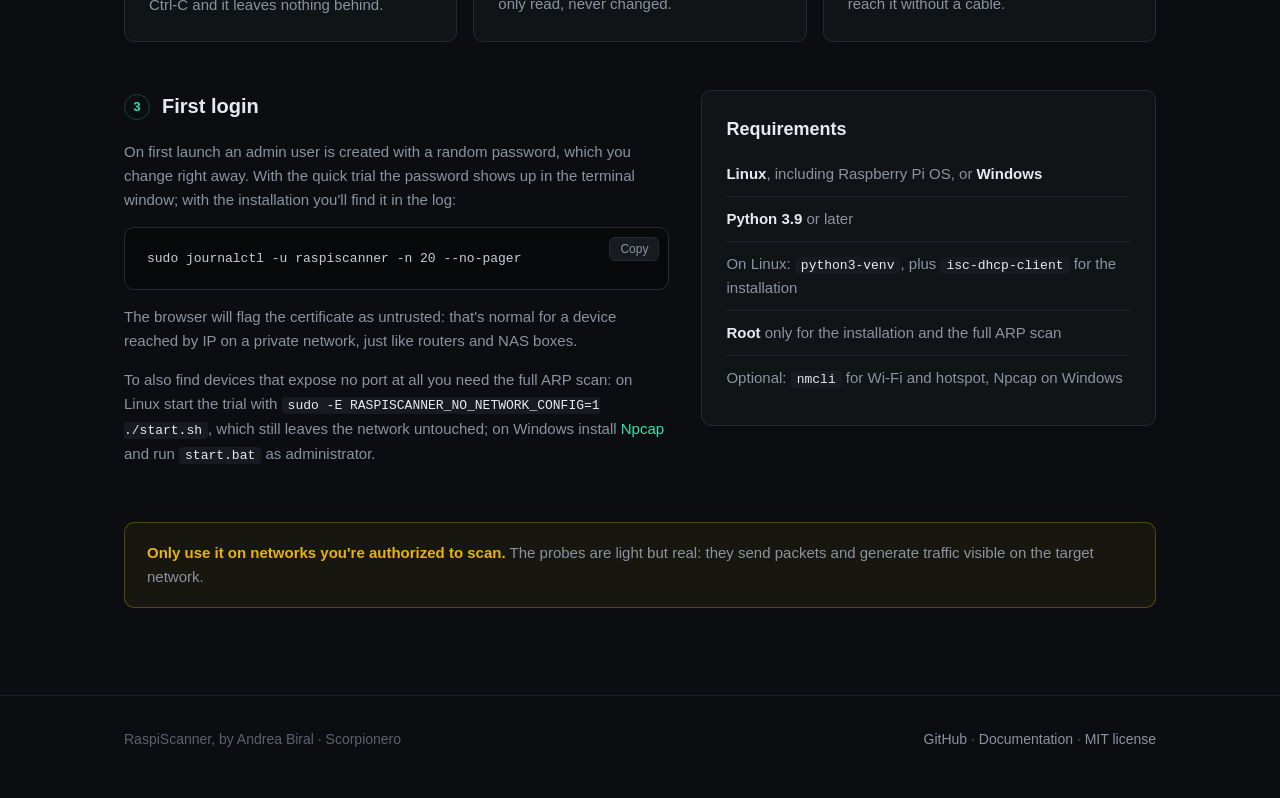
==== commit a235e06b: "Versione 1.3.0 sul sito e cenno al report in PDF Co-Authored-By: Claude Sonnet 5.5 <noreply@anthropi" ====
--- a/index.html
+++ b/index.html
@@ -31,7 +31,7 @@
   "description": "Scanner di rete open source per Raspberry Pi: trova telecamere IP, NVR e apparati di rete e segnala cosa è esposto. Offline, senza telemetria.",
   "applicationCategory": "SecurityApplication",
   "operatingSystem": "Linux, Raspberry Pi OS, Windows",
-  "softwareVersion": "1.2.0",
+  "softwareVersion": "1.3.0",
   "license": "https://opensource.org/licenses/MIT",
   "isAccessibleForFree": true,
   "offers": {
@@ -297,7 +297,7 @@
 <main>
   <section class="hero">
     <div class="wrap">
-      <span class="eyebrow"><span class="dot"></span>v1.2.0 · open source · licenza MIT</span>
+      <span class="eyebrow"><span class="dot"></span>v1.3.0 · open source · licenza MIT</span>
       <h1>Lo scanner di rete per chi installa videosorveglianza.</h1>
       <p class="lead">Colleghi un Raspberry Pi alla rete. Si configura da solo, trova <strong>telecamere IP, NVR, DVR e apparati di rete</strong>, e ti consegna un report con quello che è esposto: Telnet aperto, RTSP raggiungibile, pannelli di amministrazione senza HTTPS.</p>
       <div class="ctas">
@@ -343,7 +343,7 @@
         </div>
         <div class="card">
           <h3>Leggi il report</h3>
-          <p>Dispositivi divisi per categoria, problemi trovati e un riepilogo del rischio da critico a basso. Dalla dashboard, in CSV o JSON, oppure da terminale con <code>--report</code>.</p>
+          <p>Dispositivi divisi per categoria, problemi trovati e un riepilogo del rischio da critico a basso. Dalla dashboard, in PDF, CSV o JSON, oppure da terminale con <code>--report</code>.</p>
         </div>
       </div>
     </div>
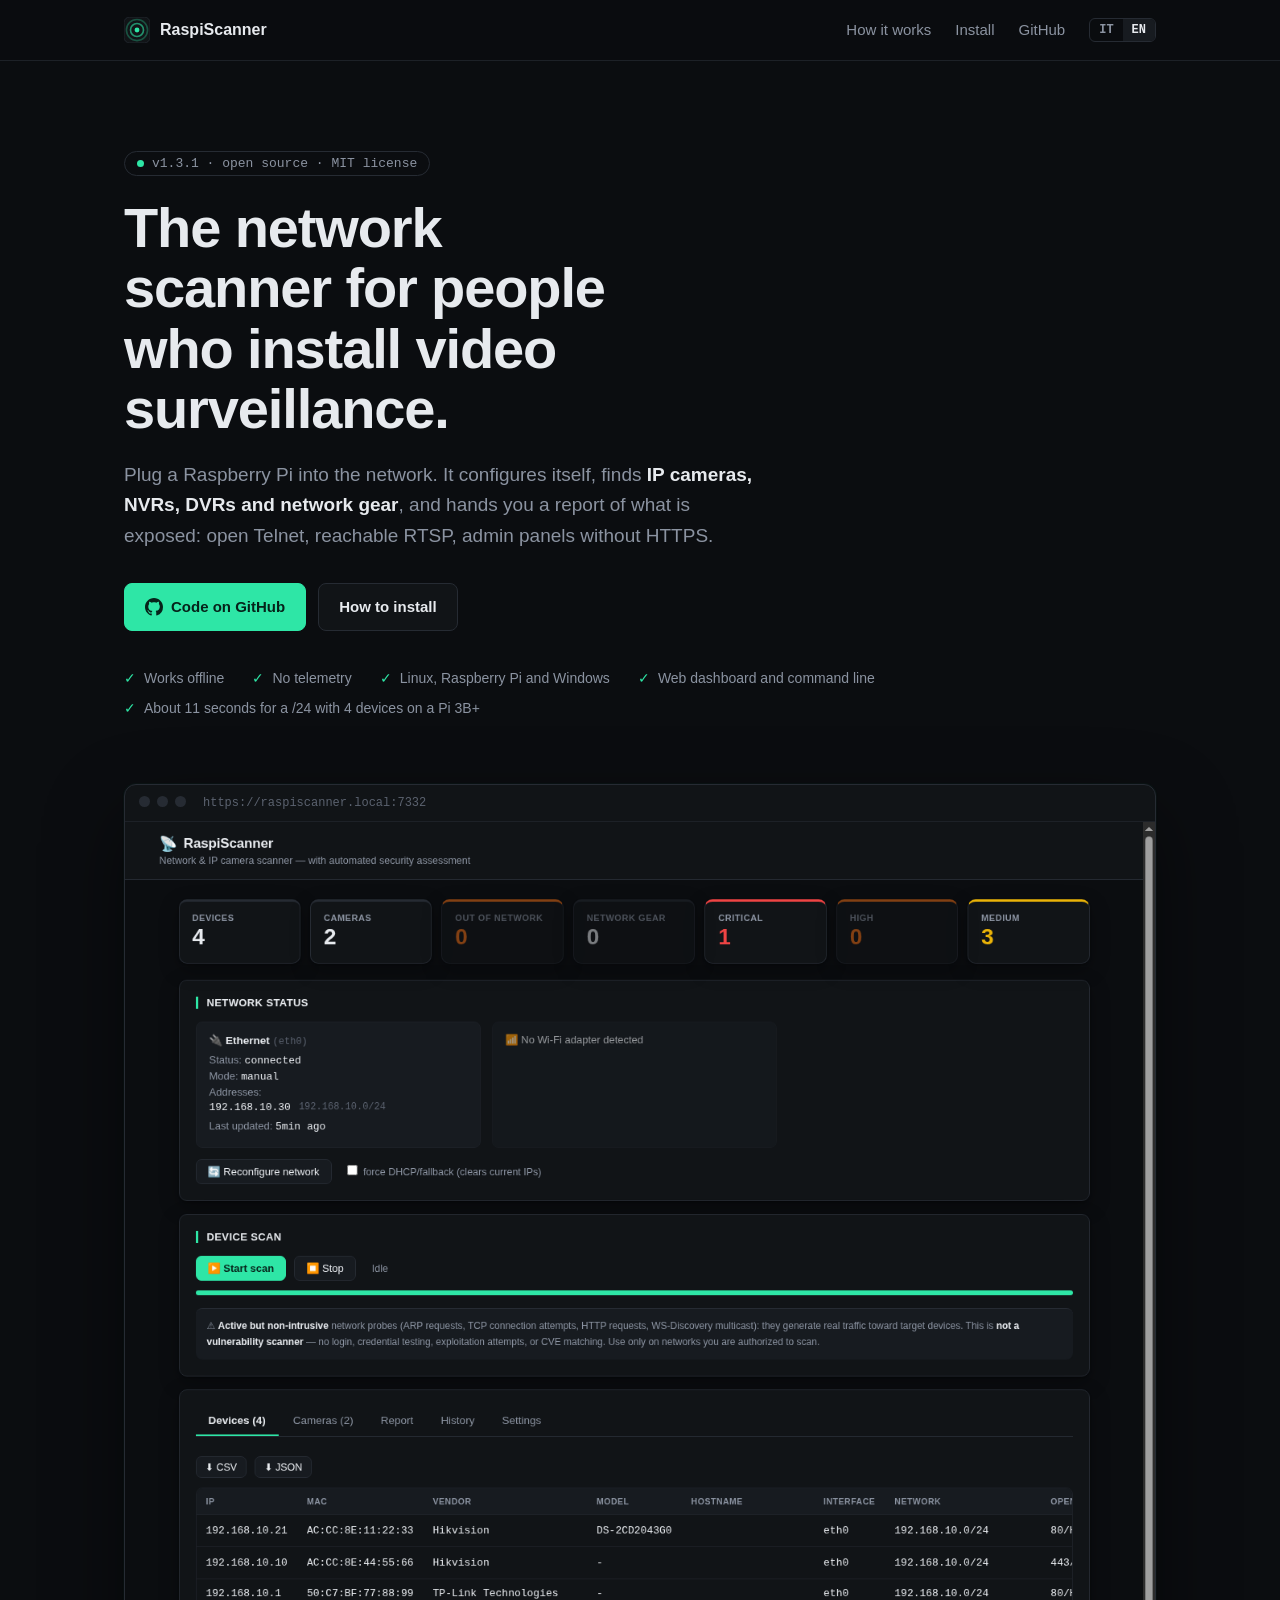
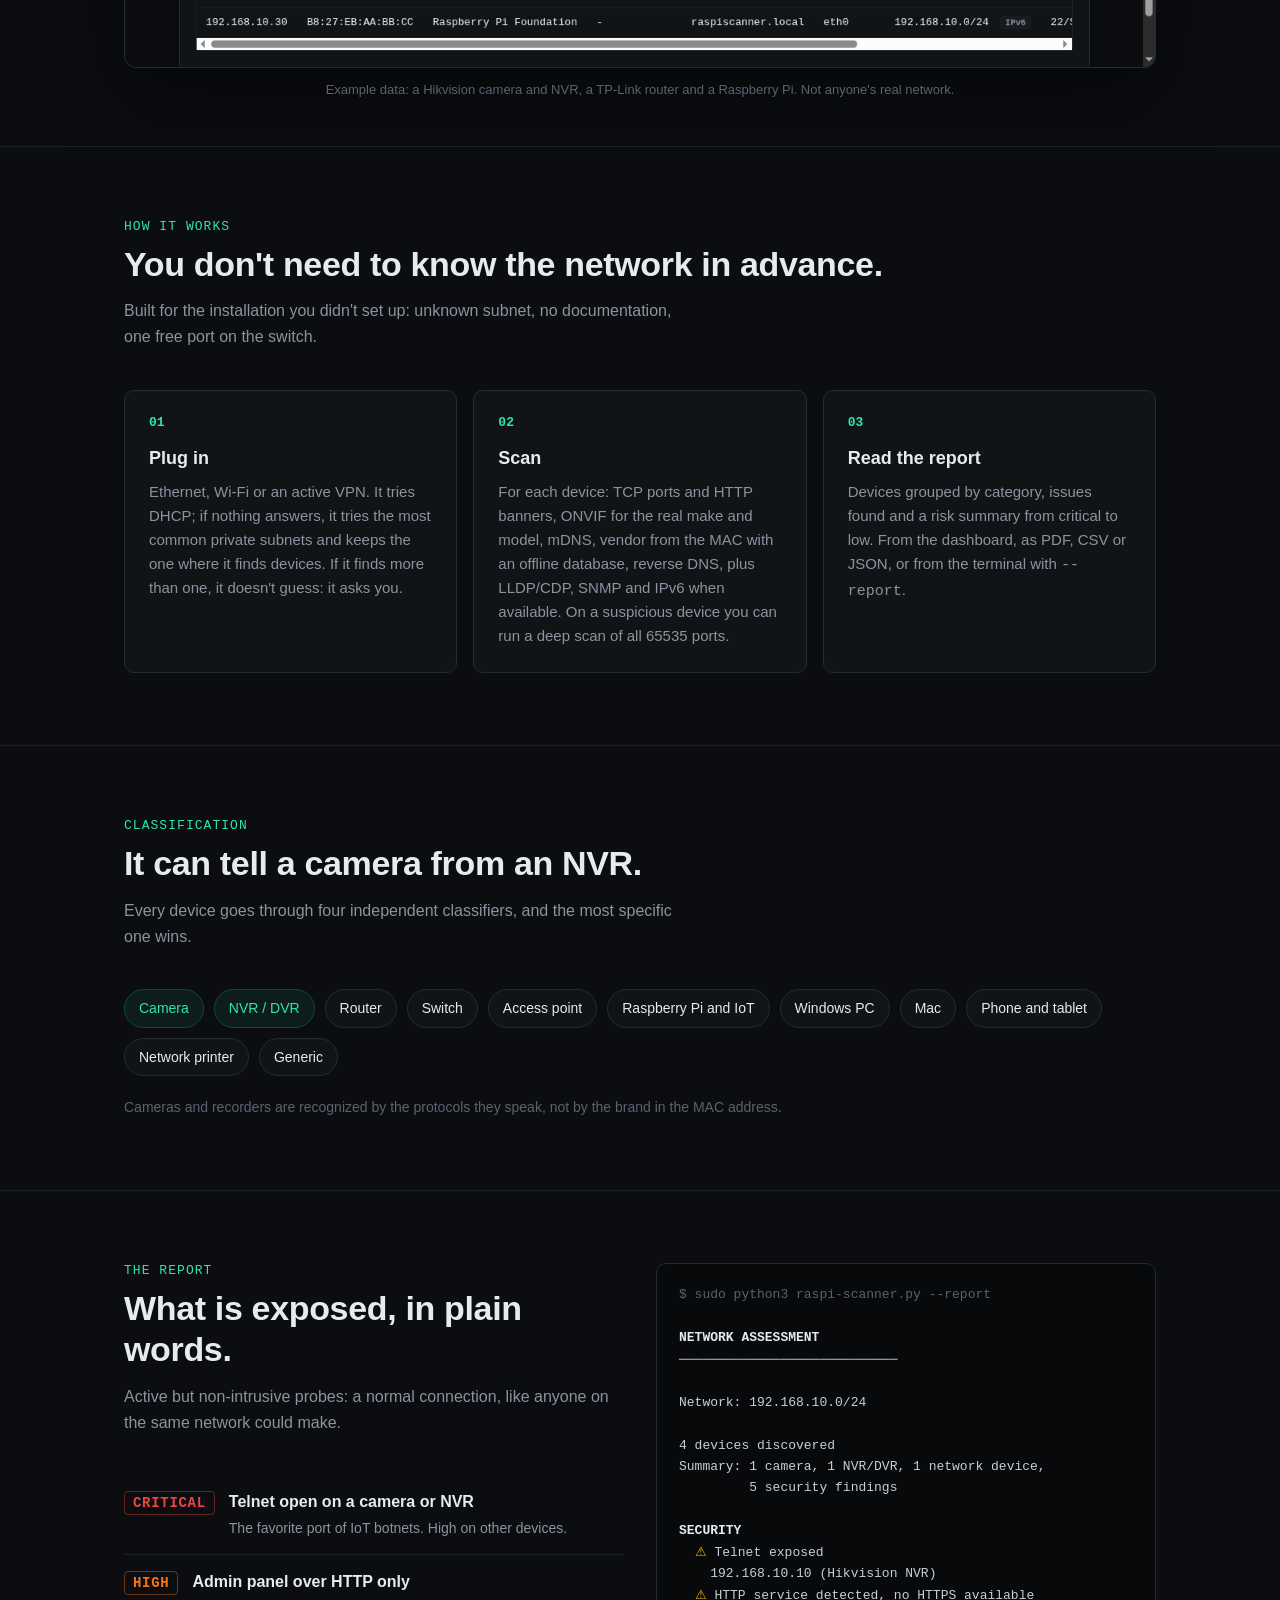
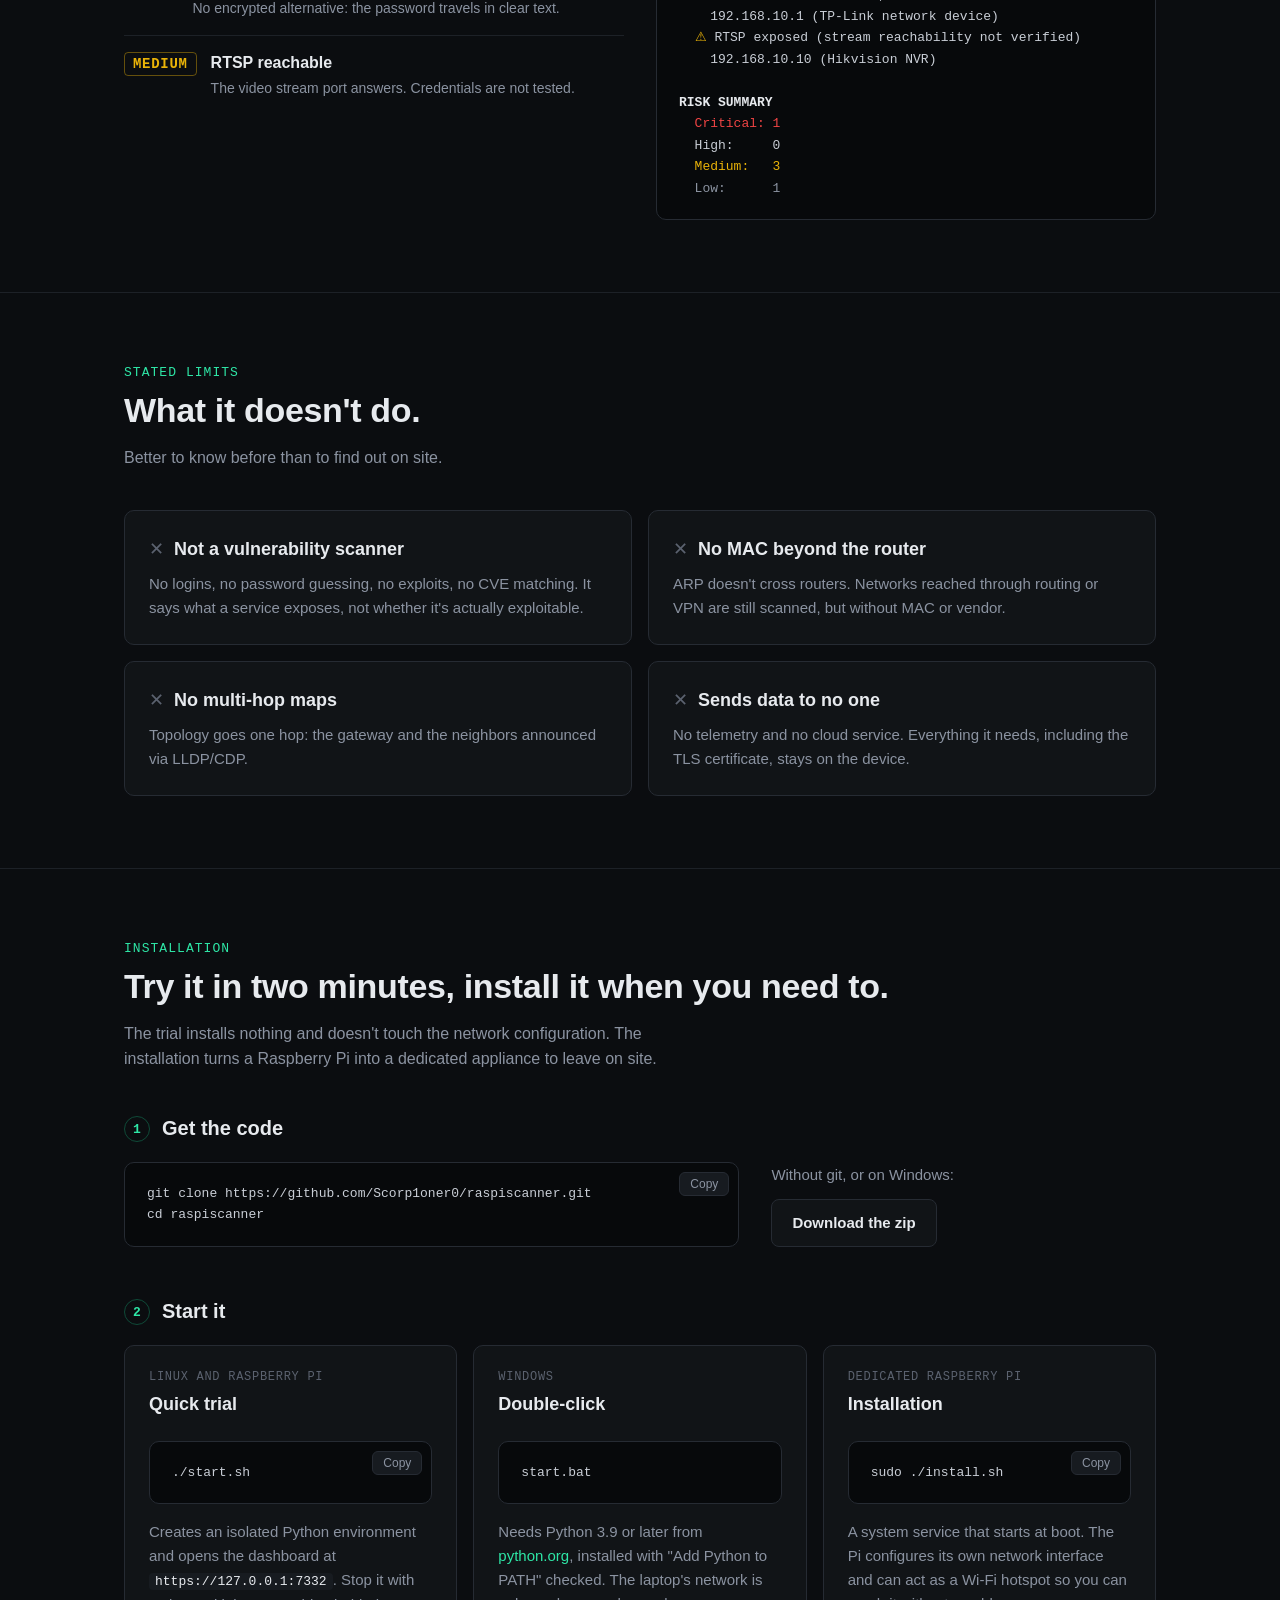
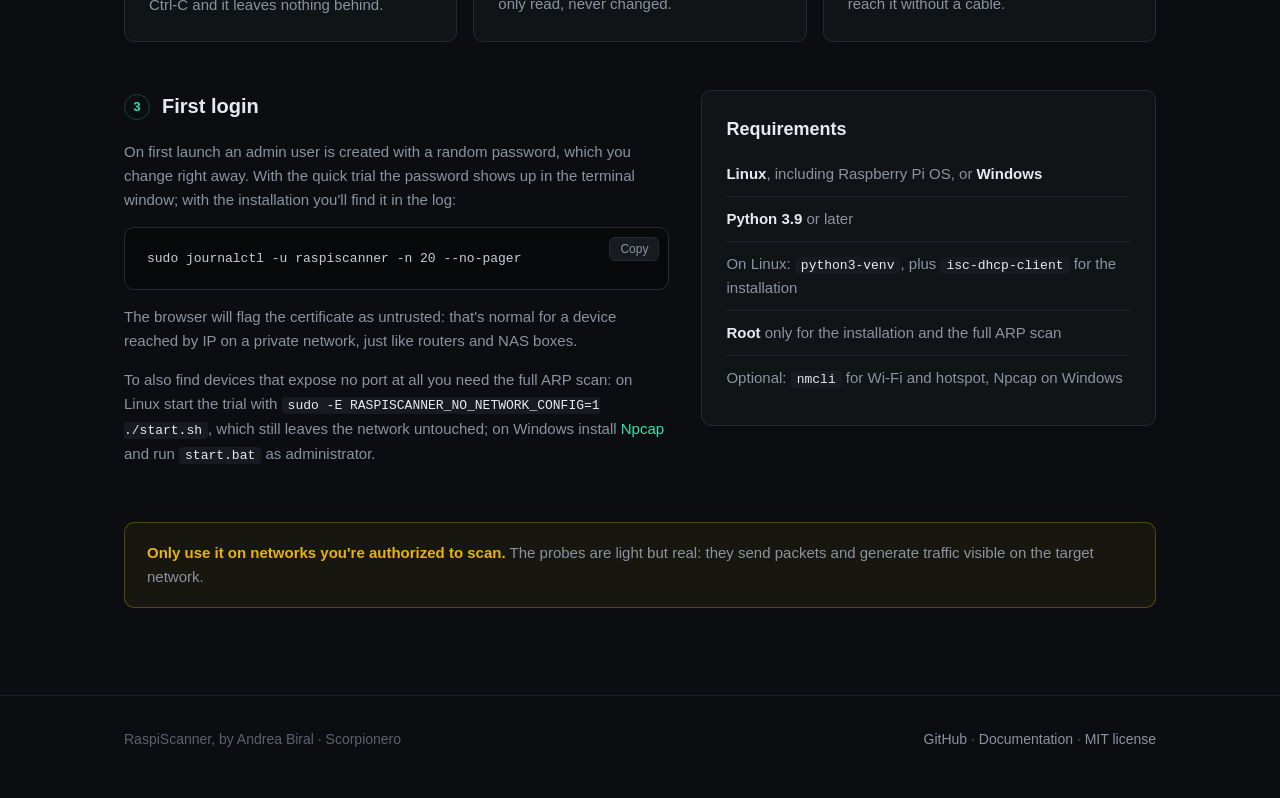
==== commit 7d5611f2: "Versione 1.3.1 sul sito Co-Authored-By: Claude Sonnet 5.5 <noreply@anthropic.com>" ====
--- a/index.html
+++ b/index.html
@@ -31,7 +31,7 @@
   "description": "Scanner di rete open source per Raspberry Pi: trova telecamere IP, NVR e apparati di rete e segnala cosa è esposto. Offline, senza telemetria.",
   "applicationCategory": "SecurityApplication",
   "operatingSystem": "Linux, Raspberry Pi OS, Windows",
-  "softwareVersion": "1.3.0",
+  "softwareVersion": "1.3.1",
   "license": "https://opensource.org/licenses/MIT",
   "isAccessibleForFree": true,
   "offers": {
@@ -297,7 +297,7 @@
 <main>
   <section class="hero">
     <div class="wrap">
-      <span class="eyebrow"><span class="dot"></span>v1.3.0 · open source · licenza MIT</span>
+      <span class="eyebrow"><span class="dot"></span>v1.3.1 · open source · licenza MIT</span>
       <h1>Lo scanner di rete per chi installa videosorveglianza.</h1>
       <p class="lead">Colleghi un Raspberry Pi alla rete. Si configura da solo, trova <strong>telecamere IP, NVR, DVR e apparati di rete</strong>, e ti consegna un report con quello che è esposto: Telnet aperto, RTSP raggiungibile, pannelli di amministrazione senza HTTPS.</p>
       <div class="ctas">
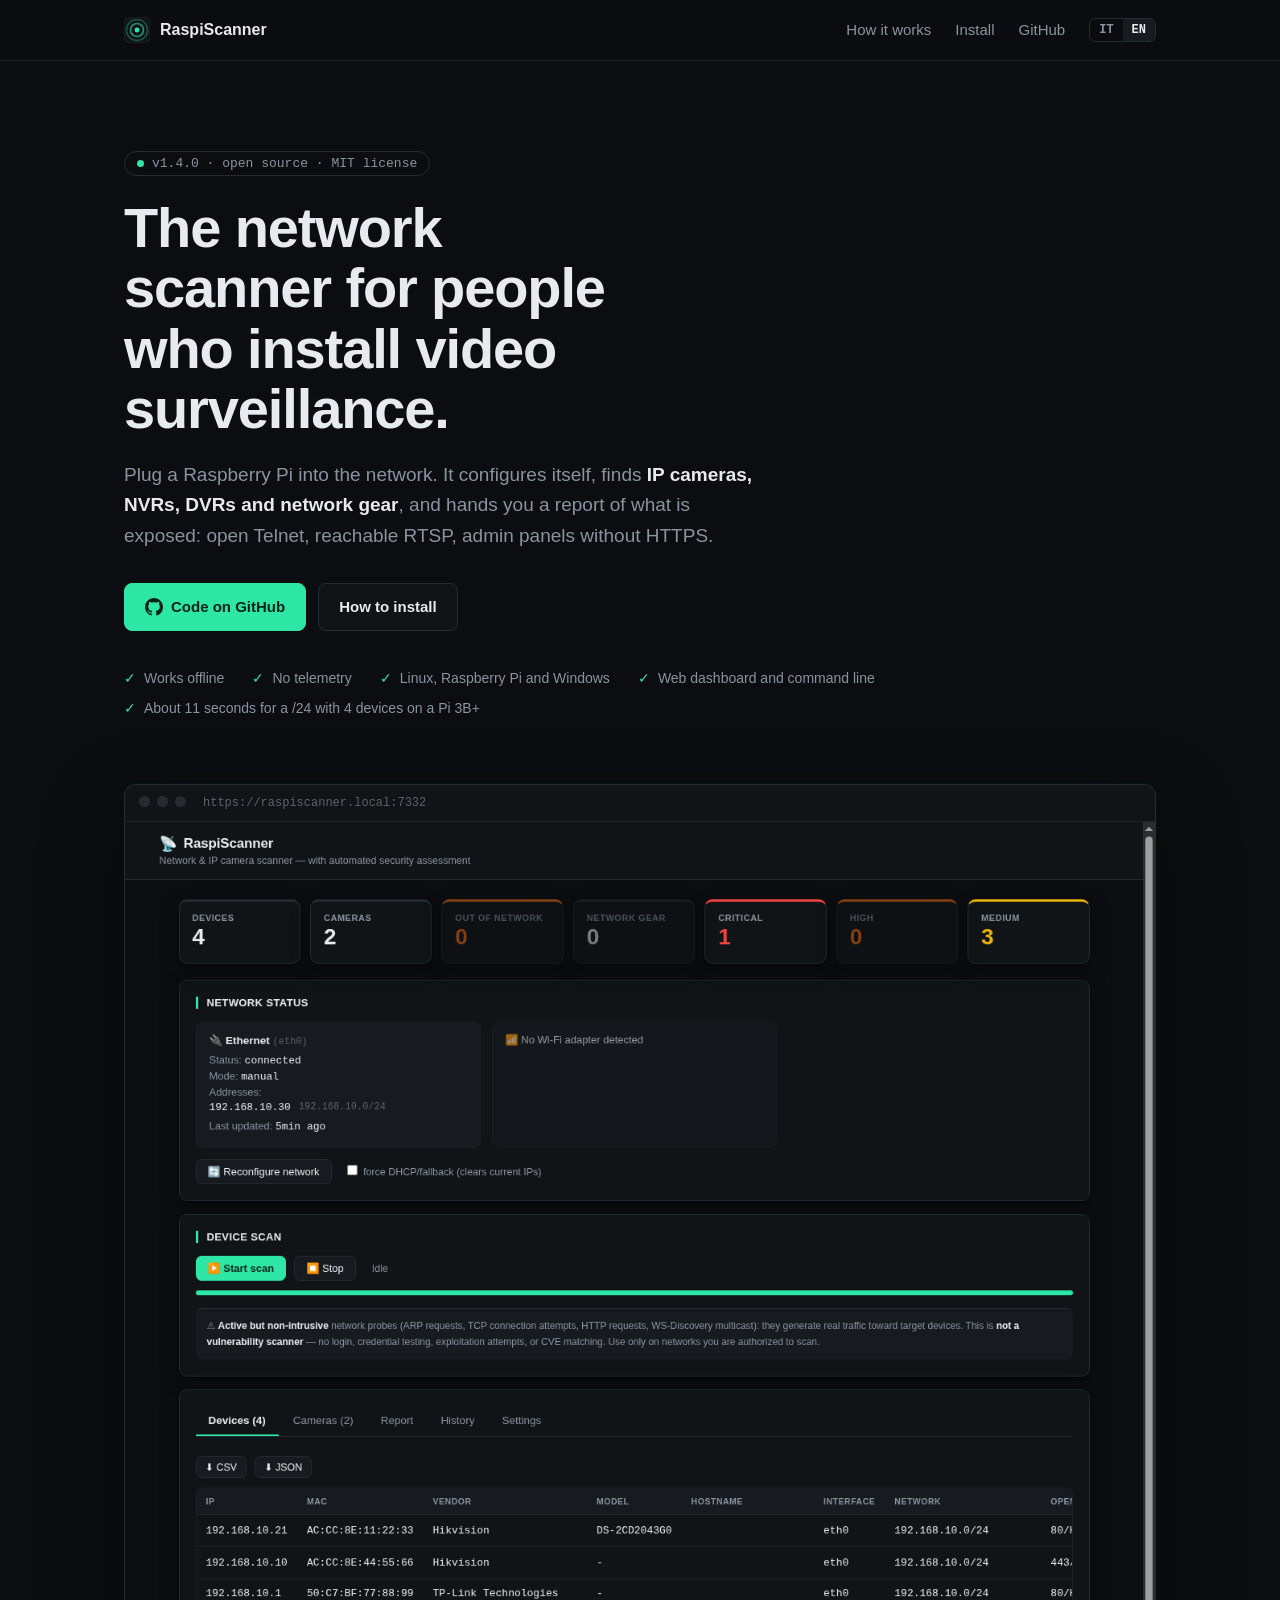
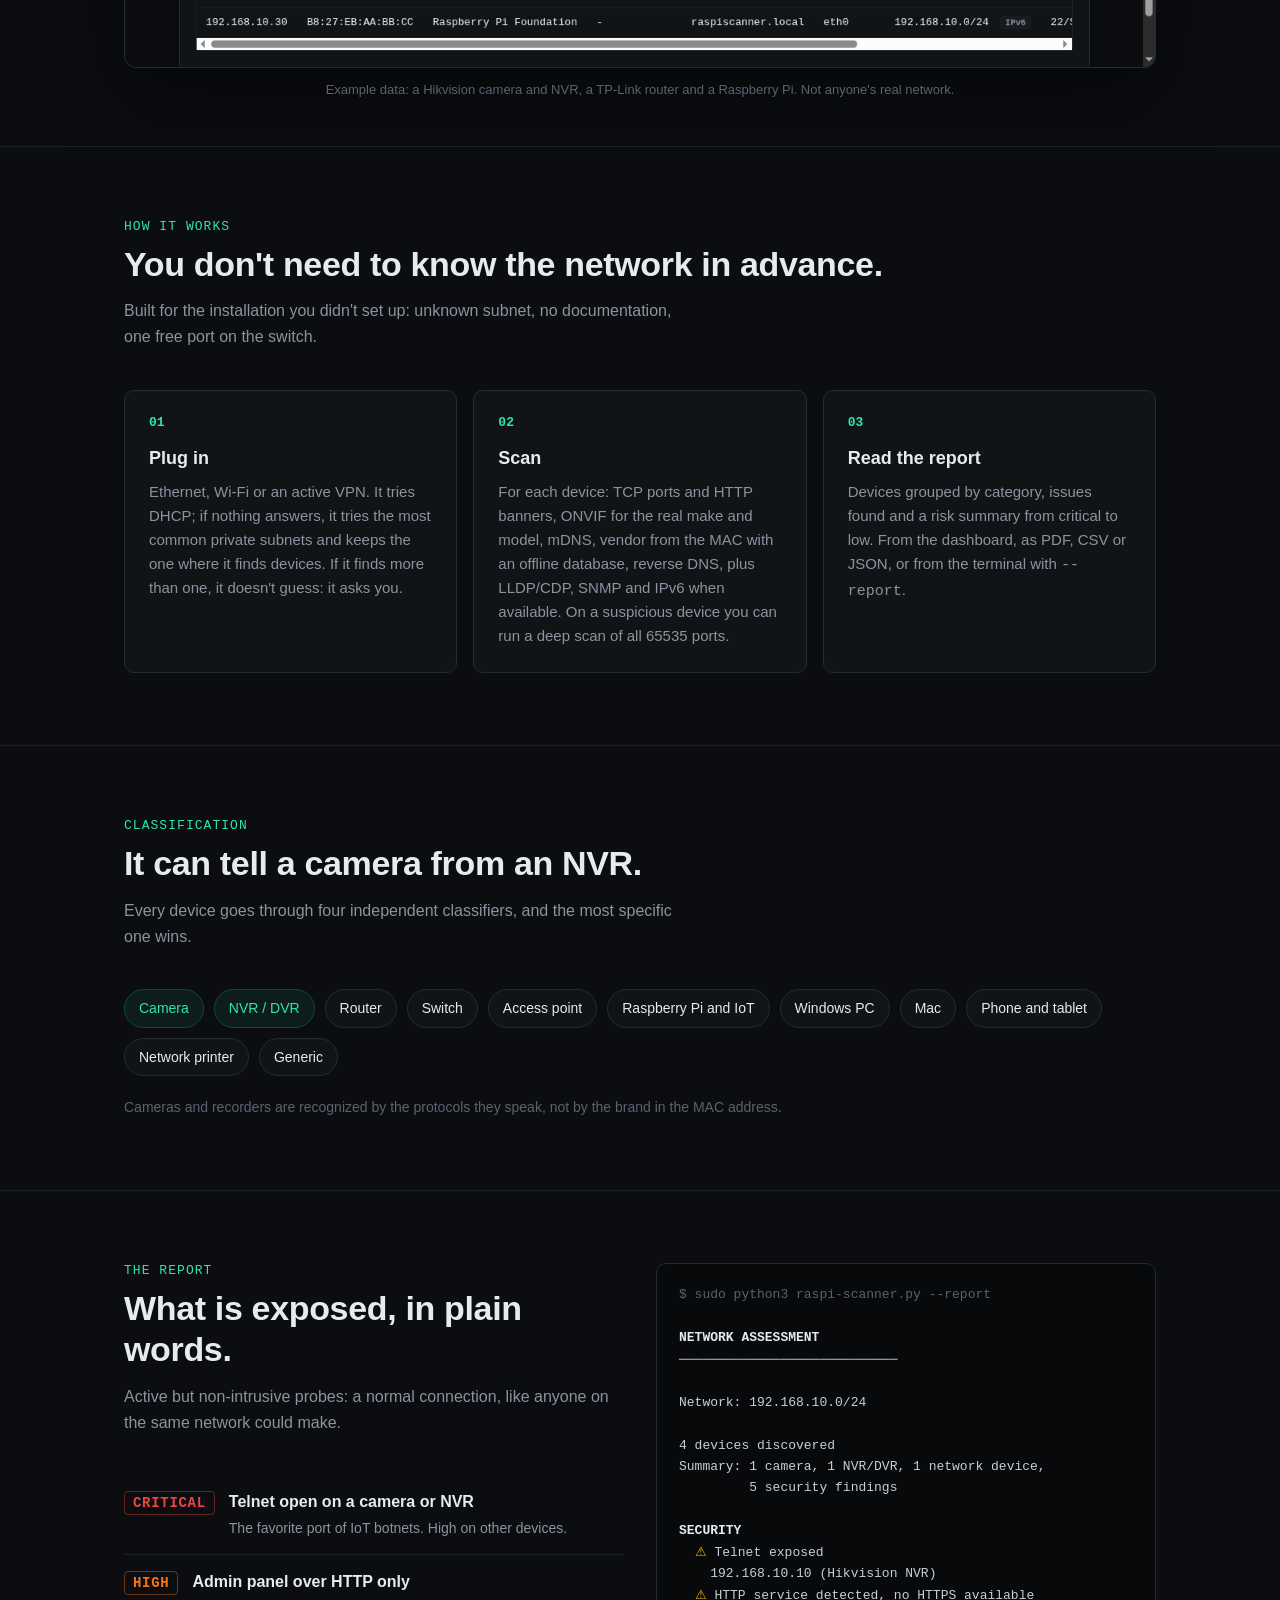
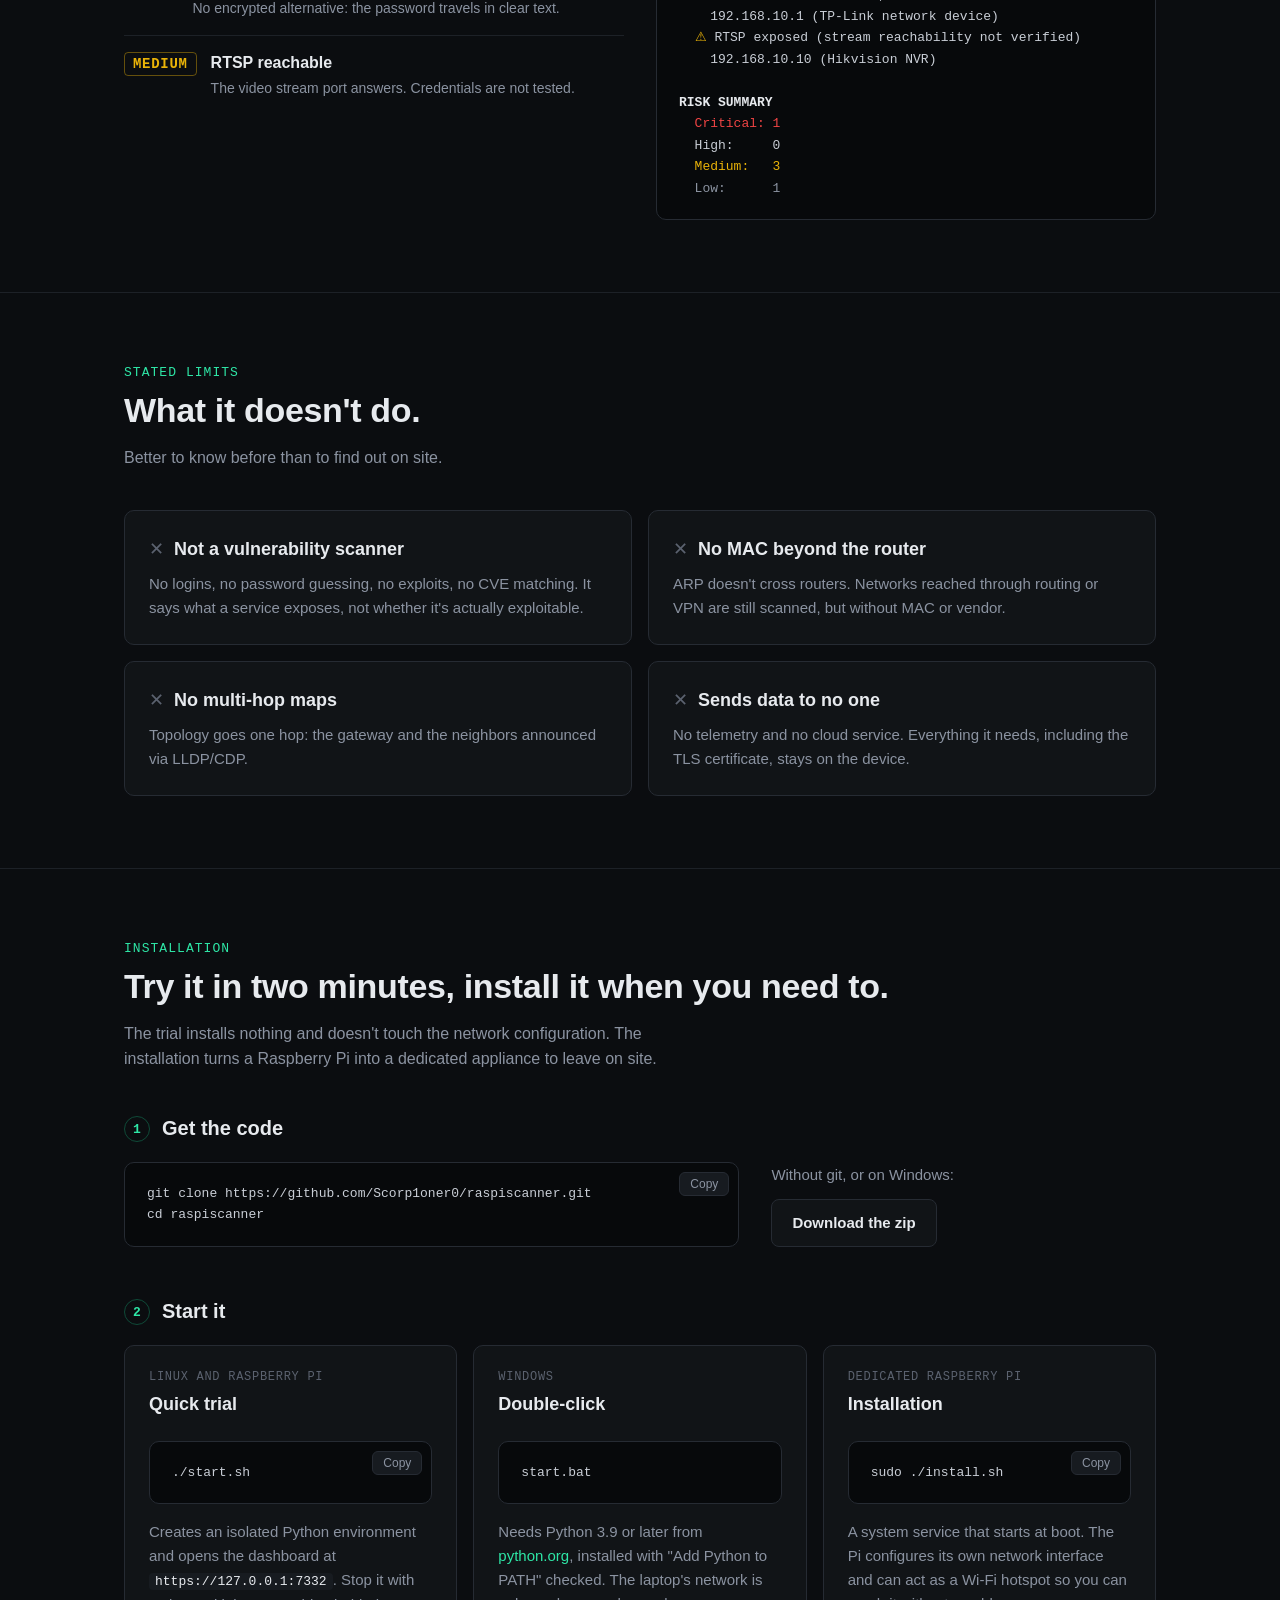
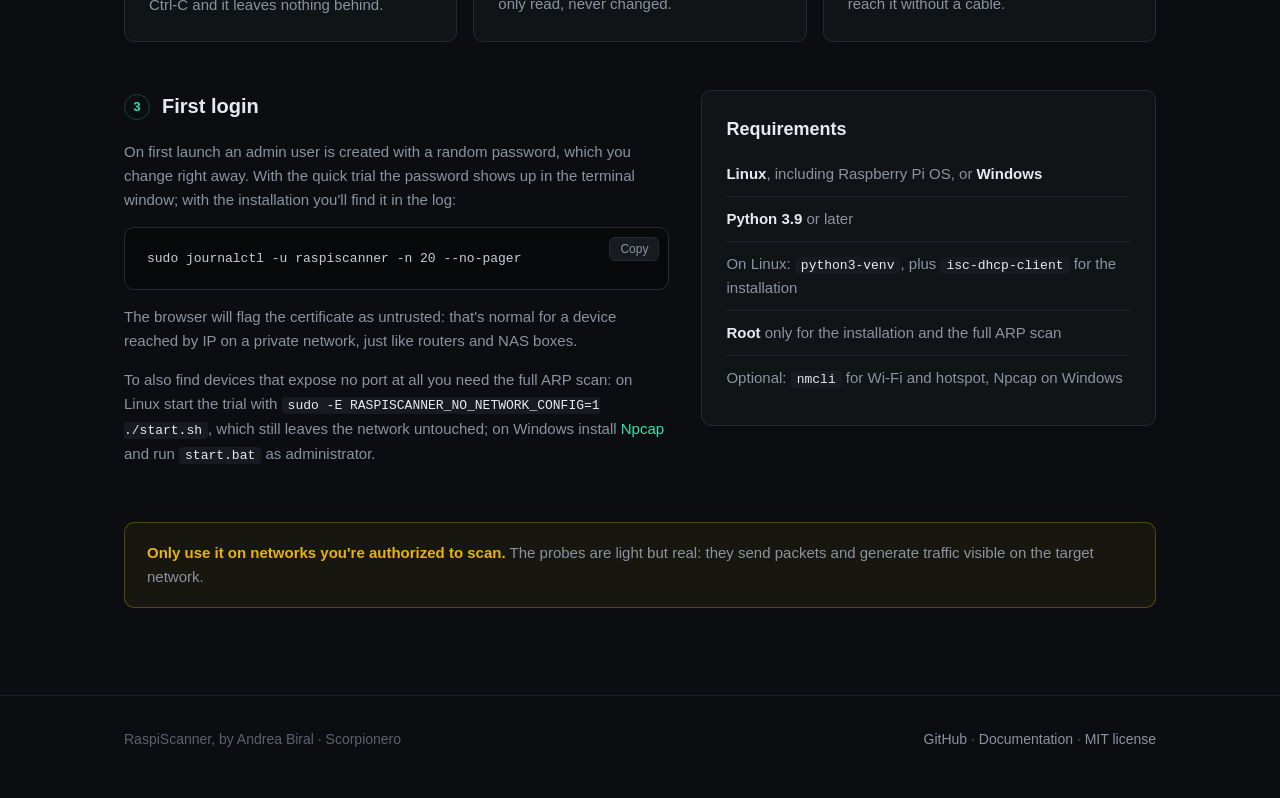
==== commit d3dc72c8: "Versione 1.4.0 sul sito Co-Authored-By: Claude Sonnet 5.5 <noreply@anthropic.com>" ====
--- a/index.html
+++ b/index.html
@@ -31,7 +31,7 @@
   "description": "Scanner di rete open source per Raspberry Pi: trova telecamere IP, NVR e apparati di rete e segnala cosa è esposto. Offline, senza telemetria.",
   "applicationCategory": "SecurityApplication",
   "operatingSystem": "Linux, Raspberry Pi OS, Windows",
-  "softwareVersion": "1.3.1",
+  "softwareVersion": "1.4.0",
   "license": "https://opensource.org/licenses/MIT",
   "isAccessibleForFree": true,
   "offers": {
@@ -297,7 +297,7 @@
 <main>
   <section class="hero">
     <div class="wrap">
-      <span class="eyebrow"><span class="dot"></span>v1.3.1 · open source · licenza MIT</span>
+      <span class="eyebrow"><span class="dot"></span>v1.4.0 · open source · licenza MIT</span>
       <h1>Lo scanner di rete per chi installa videosorveglianza.</h1>
       <p class="lead">Colleghi un Raspberry Pi alla rete. Si configura da solo, trova <strong>telecamere IP, NVR, DVR e apparati di rete</strong>, e ti consegna un report con quello che è esposto: Telnet aperto, RTSP raggiungibile, pannelli di amministrazione senza HTTPS.</p>
       <div class="ctas">
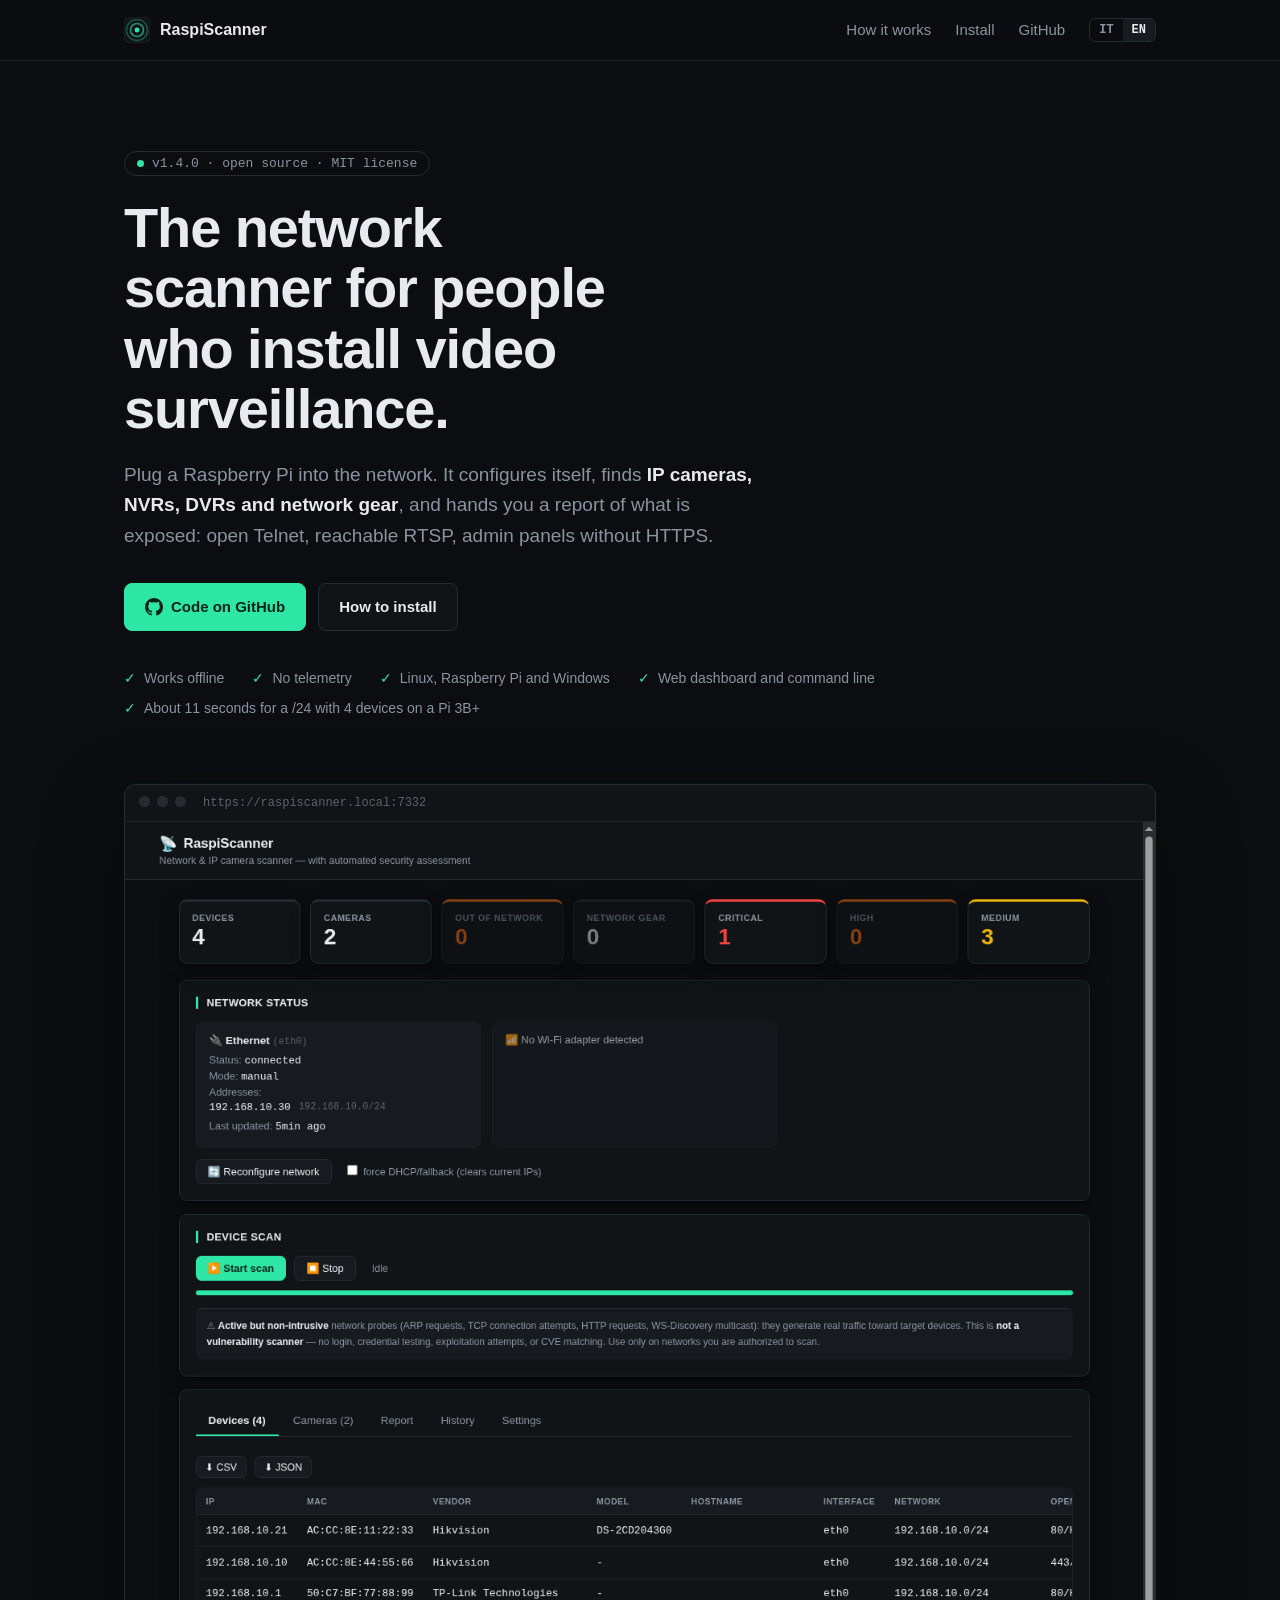
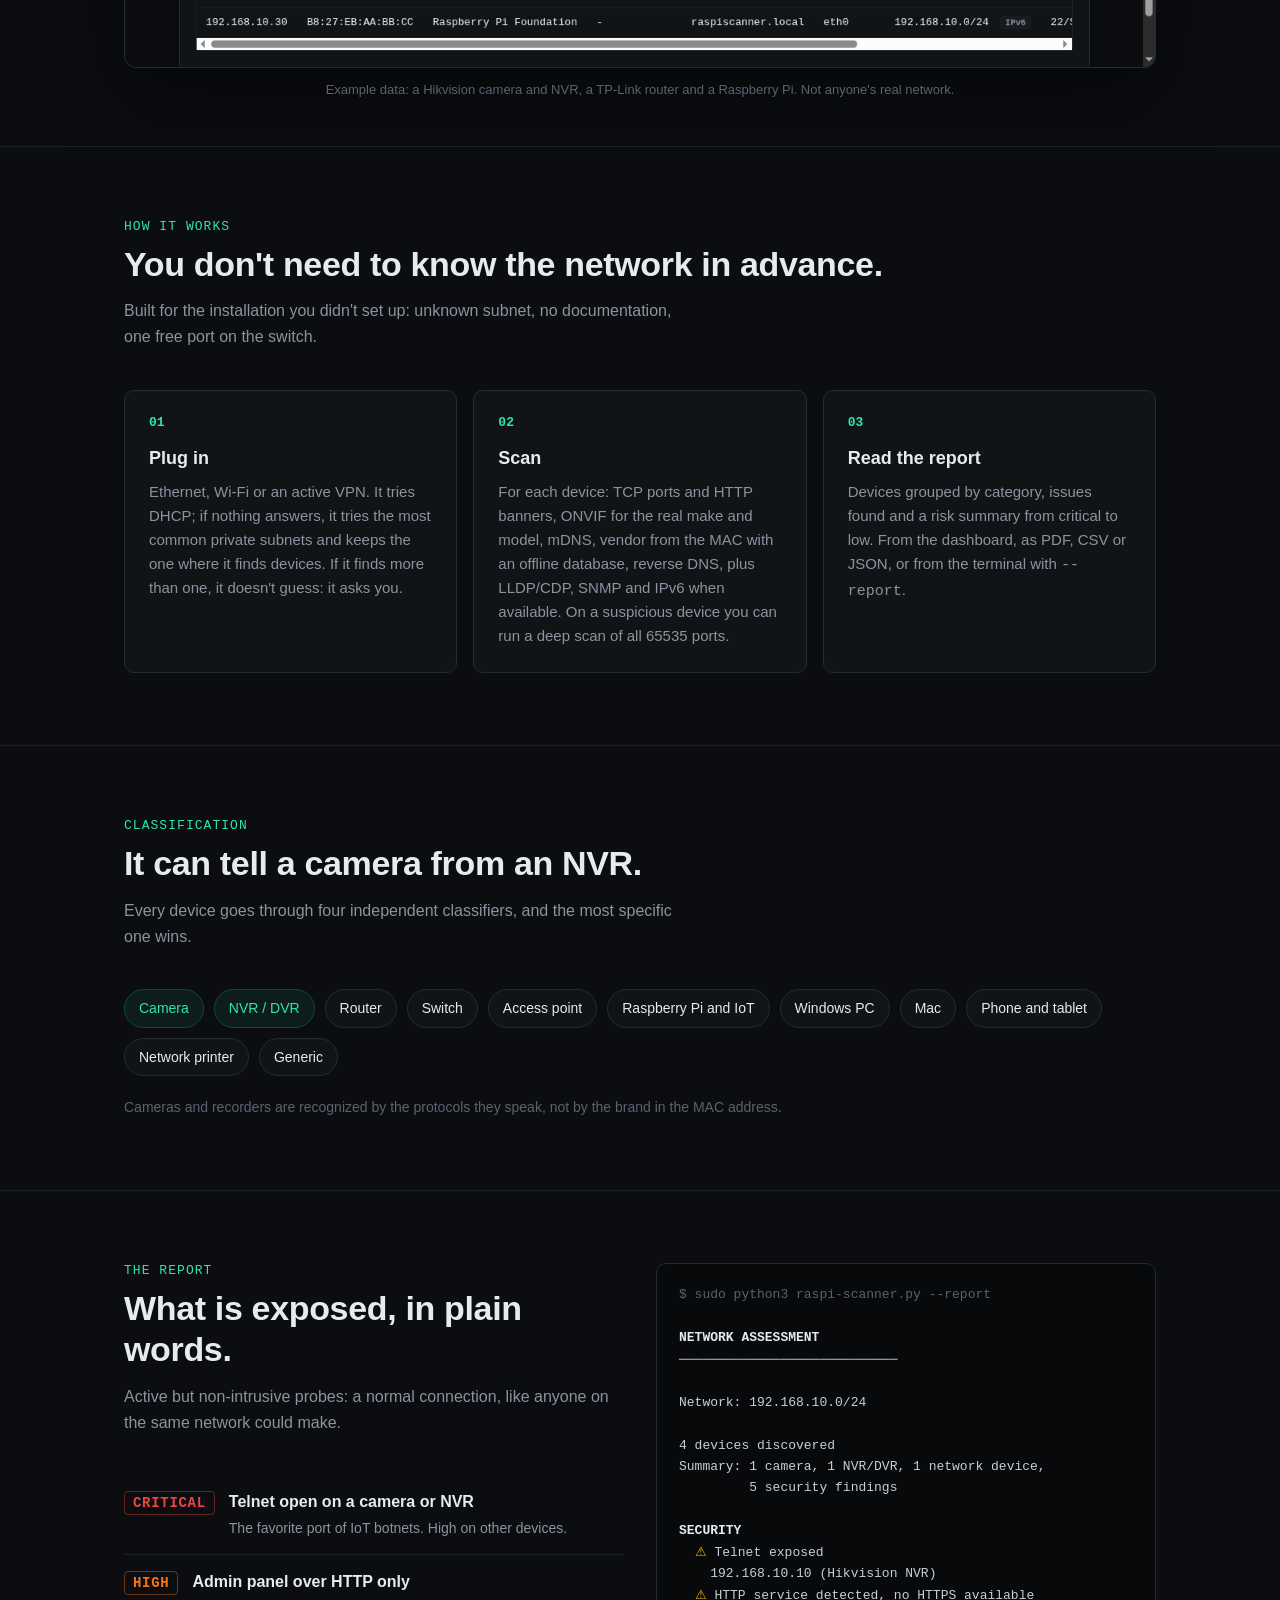
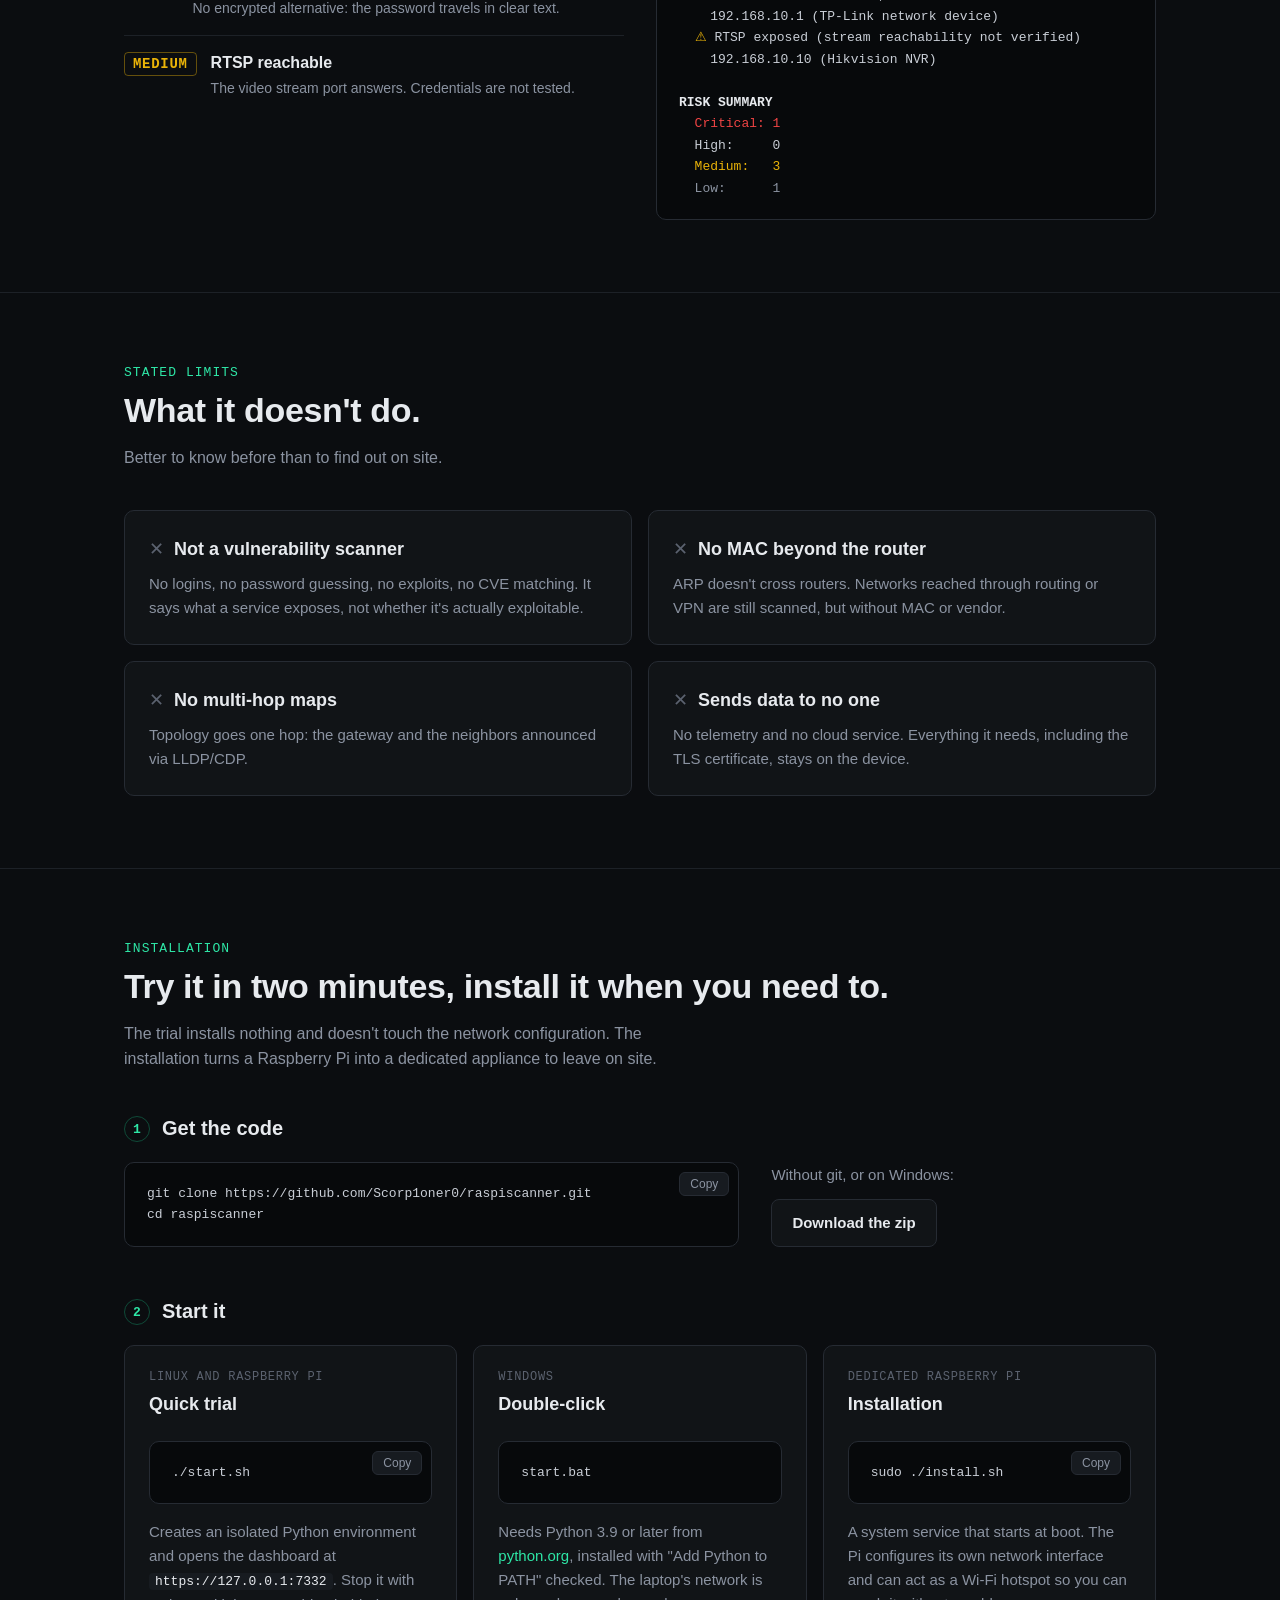
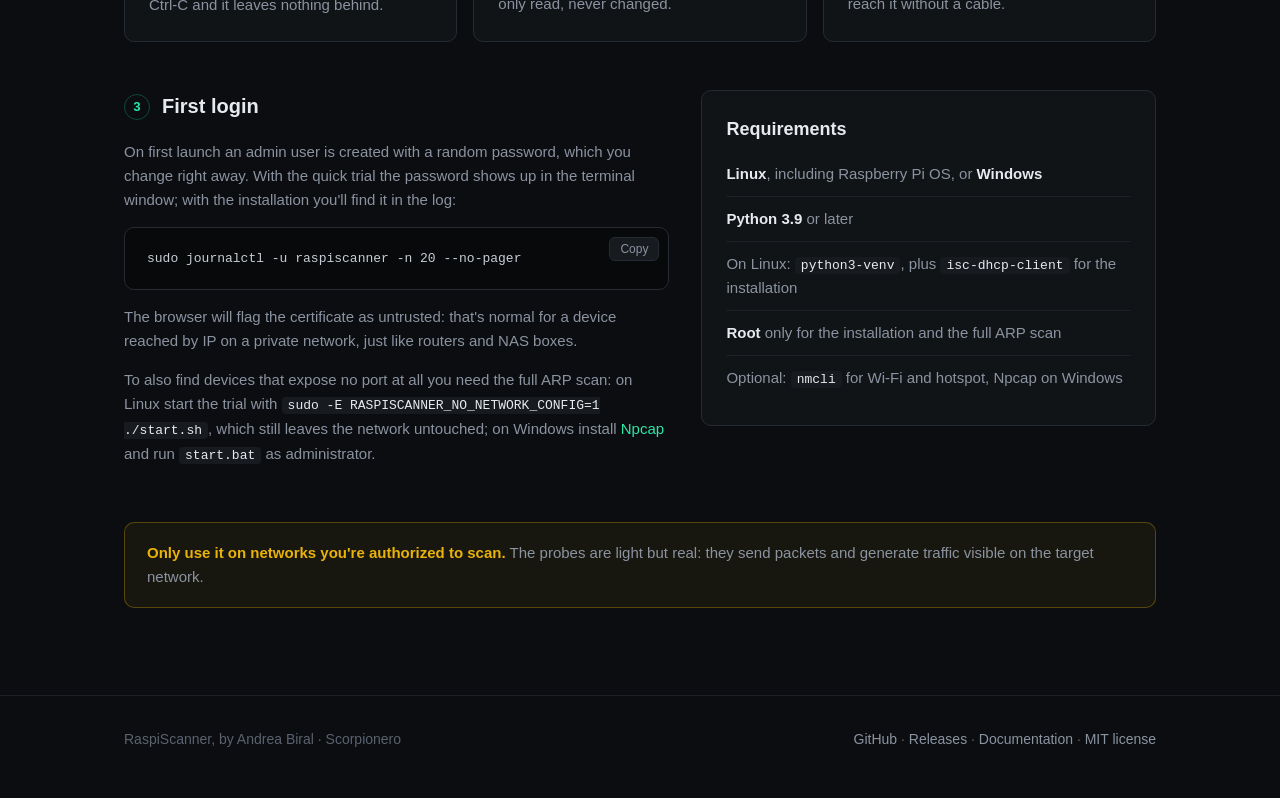
==== commit 436f6dca: "Link alle versioni (Releases) nel footer del sito Dal sito non si arrivava alle pagine delle release" ====
--- a/index.html
+++ b/index.html
@@ -507,7 +507,7 @@
 <footer>
   <div class="wrap">
     <span>RaspiScanner, di Andrea Biral · Scorpionero</span>
-    <span><a href="https://github.com/Scorp1oner0/raspiscanner">GitHub</a> · <a href="https://github.com/Scorp1oner0/raspiscanner#readme">Documentazione (in inglese)</a> · <a href="https://github.com/Scorp1oner0/raspiscanner/blob/main/LICENSE">Licenza MIT</a></span>
+    <span><a href="https://github.com/Scorp1oner0/raspiscanner">GitHub</a> · <a href="https://github.com/Scorp1oner0/raspiscanner/releases">Versioni</a> · <a href="https://github.com/Scorp1oner0/raspiscanner#readme">Documentazione (in inglese)</a> · <a href="https://github.com/Scorp1oner0/raspiscanner/blob/main/LICENSE">Licenza MIT</a></span>
   </div>
 </footer>
 
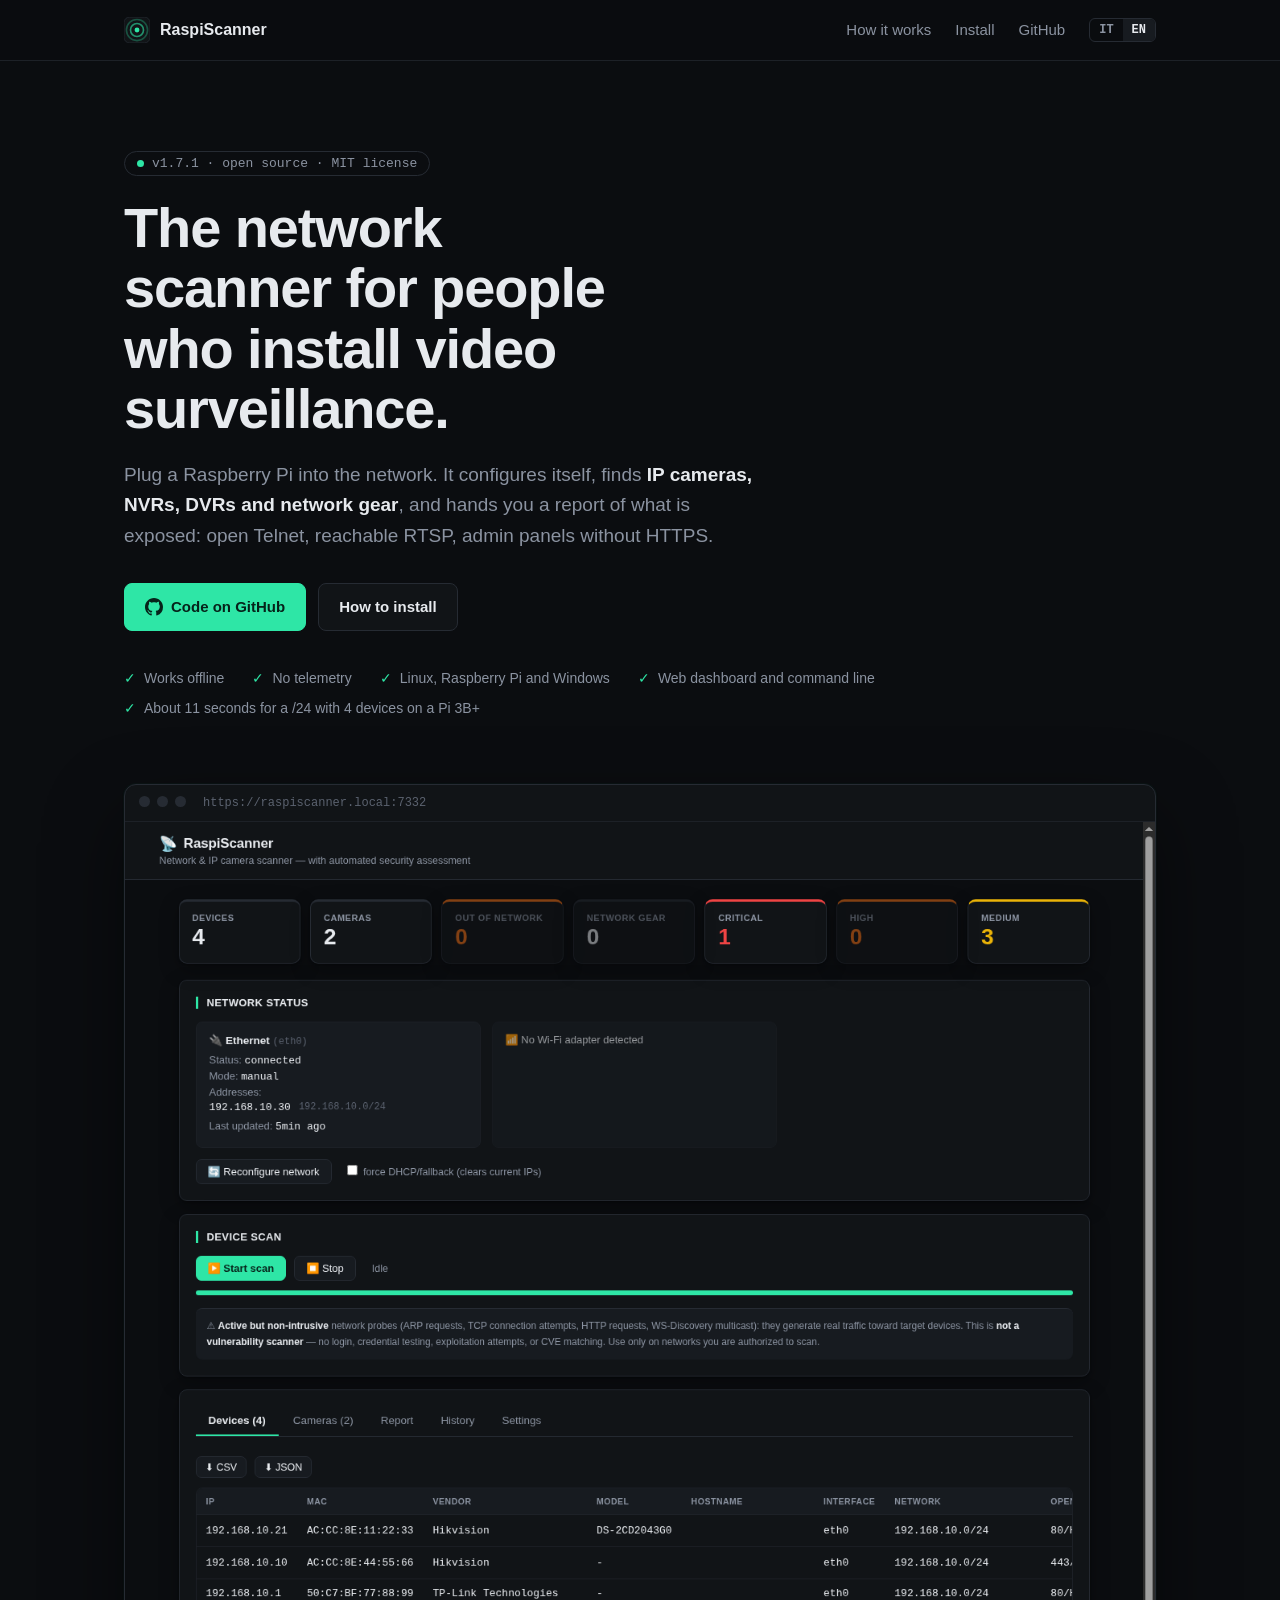
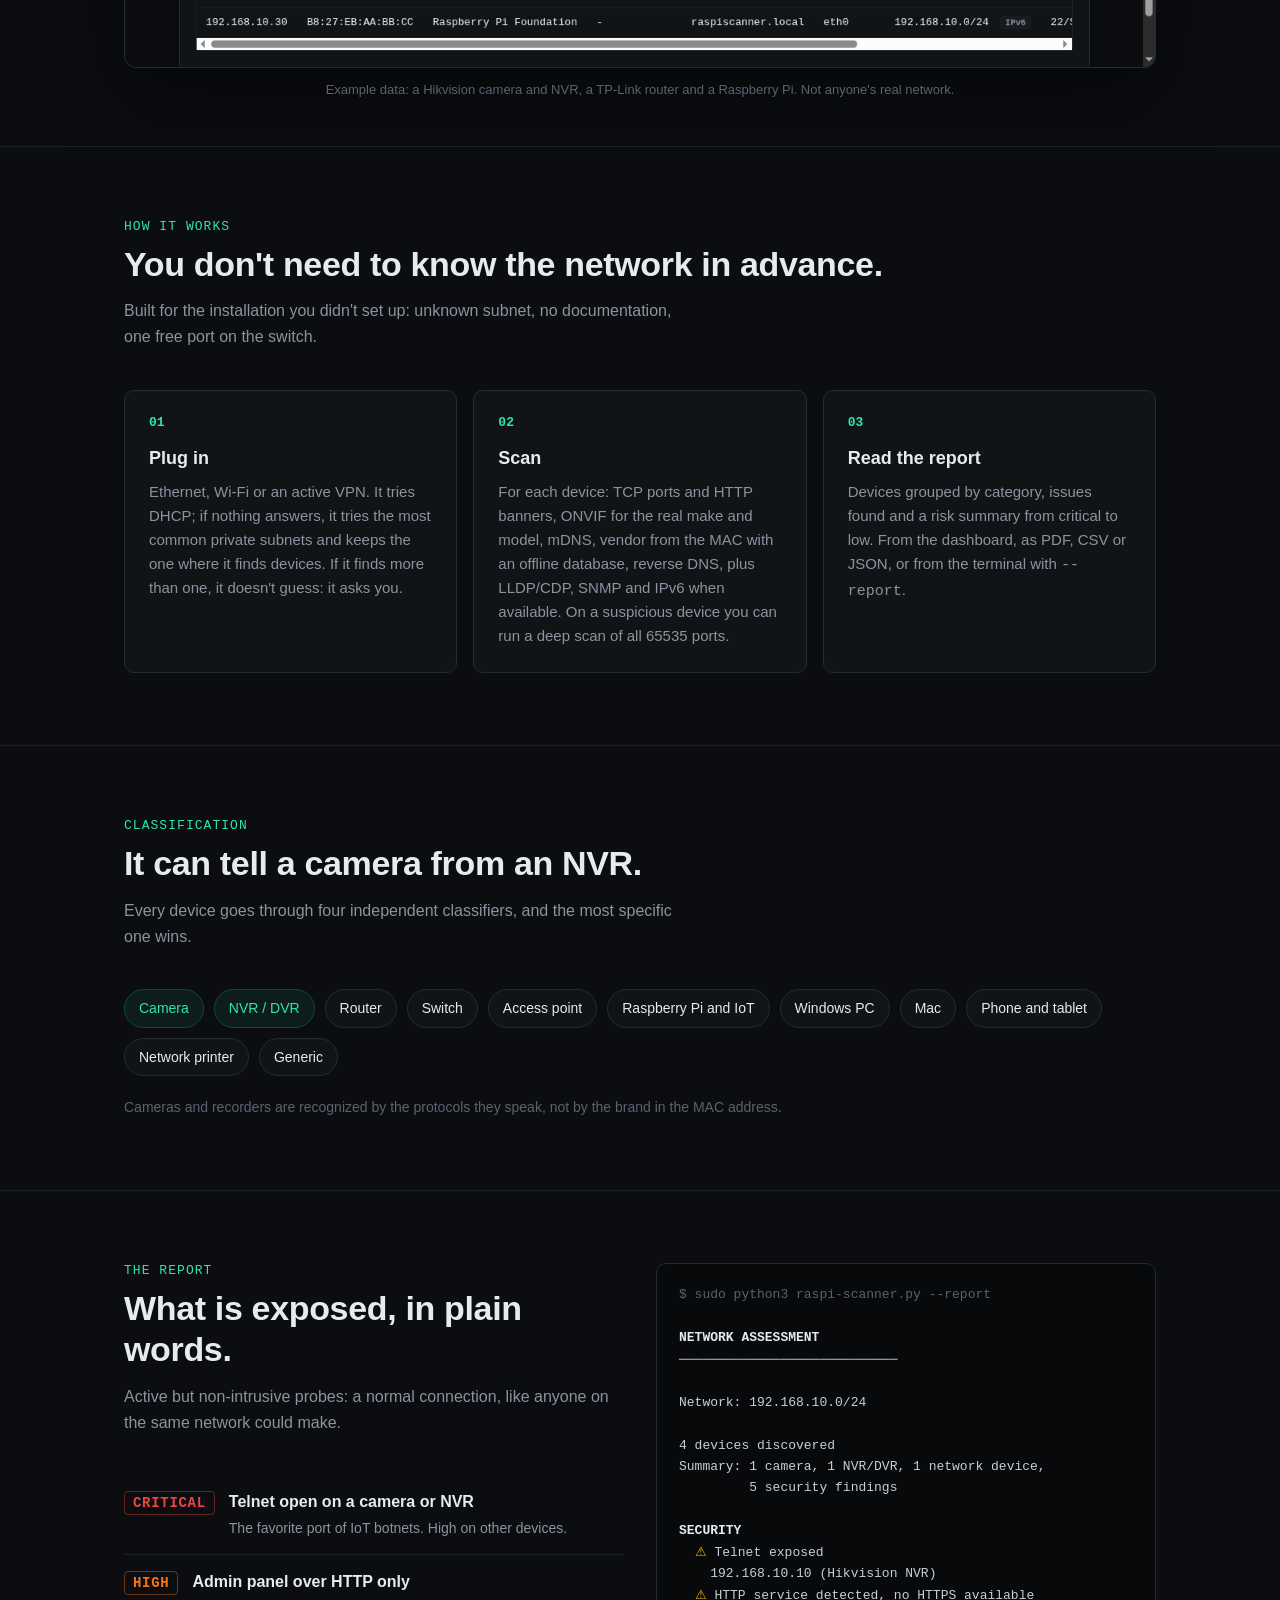
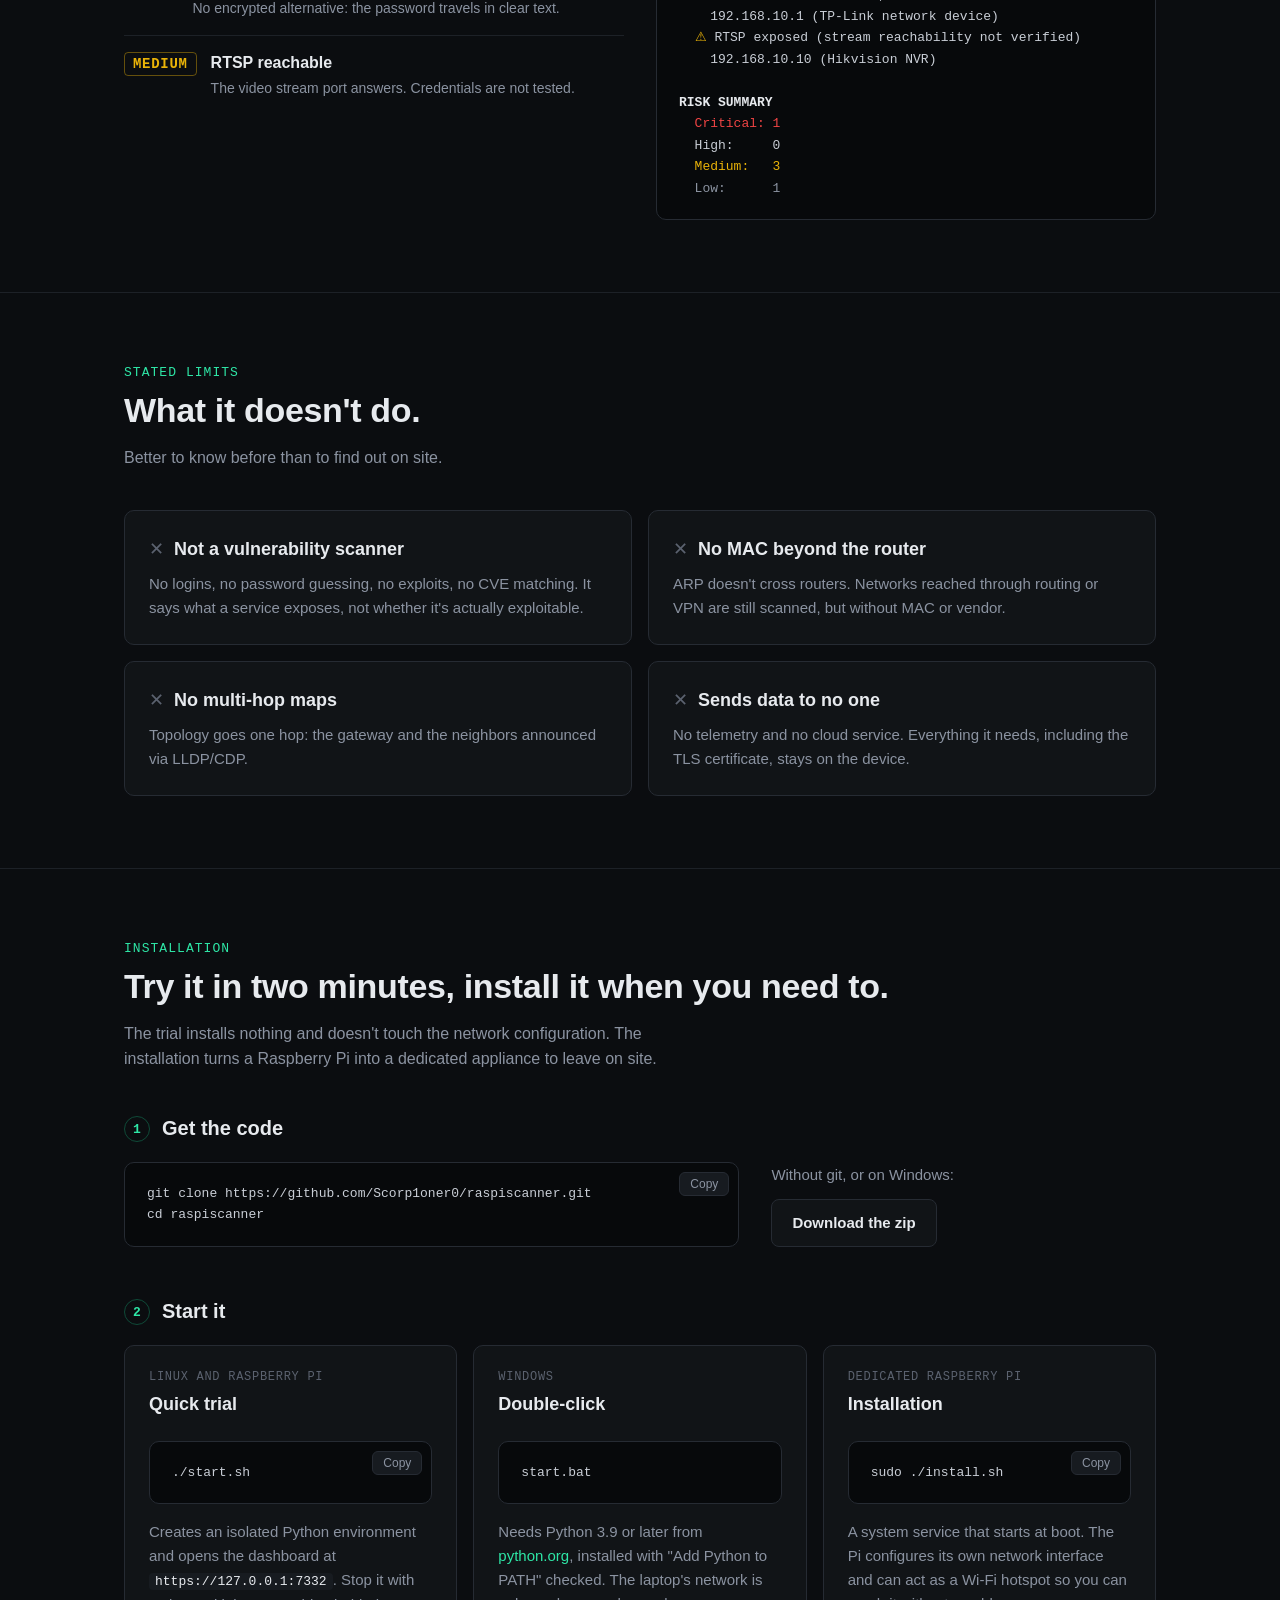
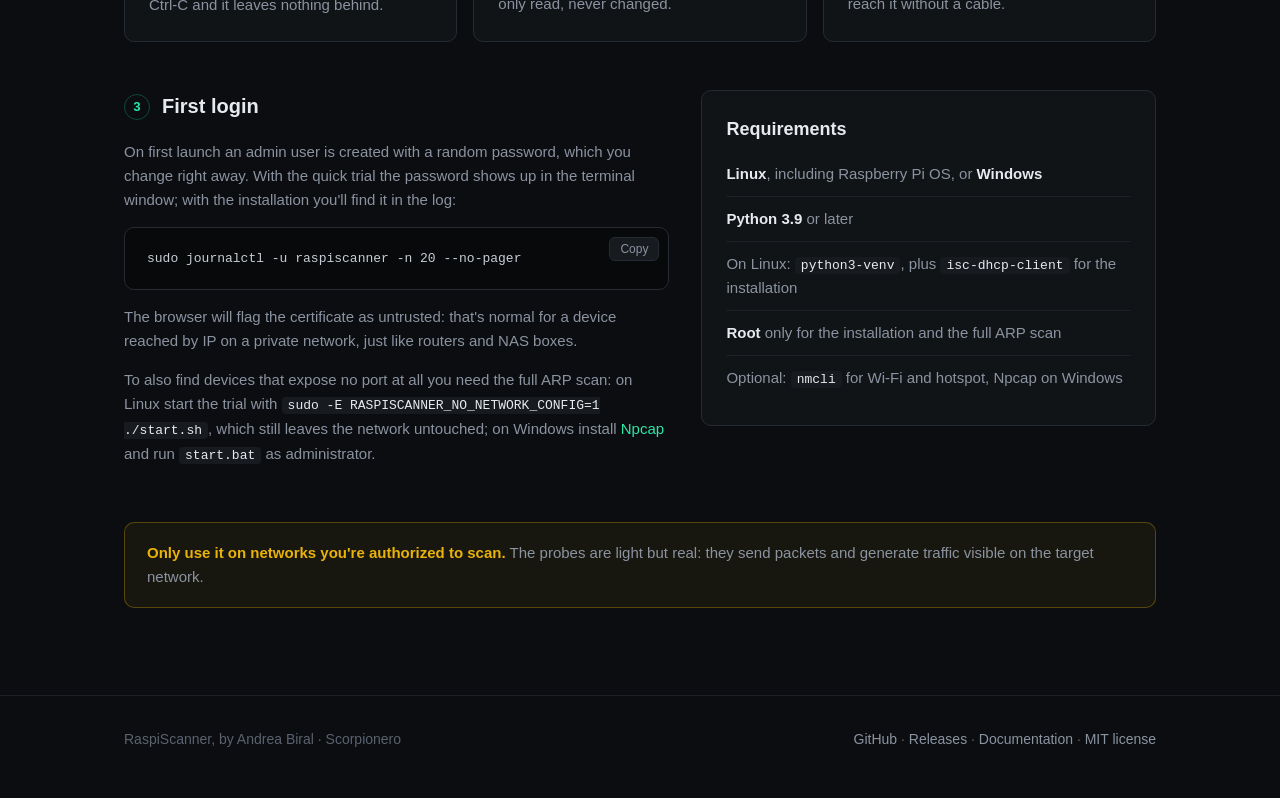
==== commit 32d30fb9: "Versione 1.7.1 sul sito Co-Authored-By: Claude Sonnet 5.5 <noreply@anthropic.com>" ====
--- a/index.html
+++ b/index.html
@@ -31,7 +31,7 @@
   "description": "Scanner di rete open source per Raspberry Pi: trova telecamere IP, NVR e apparati di rete e segnala cosa è esposto. Offline, senza telemetria.",
   "applicationCategory": "SecurityApplication",
   "operatingSystem": "Linux, Raspberry Pi OS, Windows",
-  "softwareVersion": "1.4.0",
+  "softwareVersion": "1.7.1",
   "license": "https://opensource.org/licenses/MIT",
   "isAccessibleForFree": true,
   "offers": {
@@ -297,7 +297,7 @@
 <main>
   <section class="hero">
     <div class="wrap">
-      <span class="eyebrow"><span class="dot"></span>v1.4.0 · open source · licenza MIT</span>
+      <span class="eyebrow"><span class="dot"></span>v1.7.1 · open source · licenza MIT</span>
       <h1>Lo scanner di rete per chi installa videosorveglianza.</h1>
       <p class="lead">Colleghi un Raspberry Pi alla rete. Si configura da solo, trova <strong>telecamere IP, NVR, DVR e apparati di rete</strong>, e ti consegna un report con quello che è esposto: Telnet aperto, RTSP raggiungibile, pannelli di amministrazione senza HTTPS.</p>
       <div class="ctas">
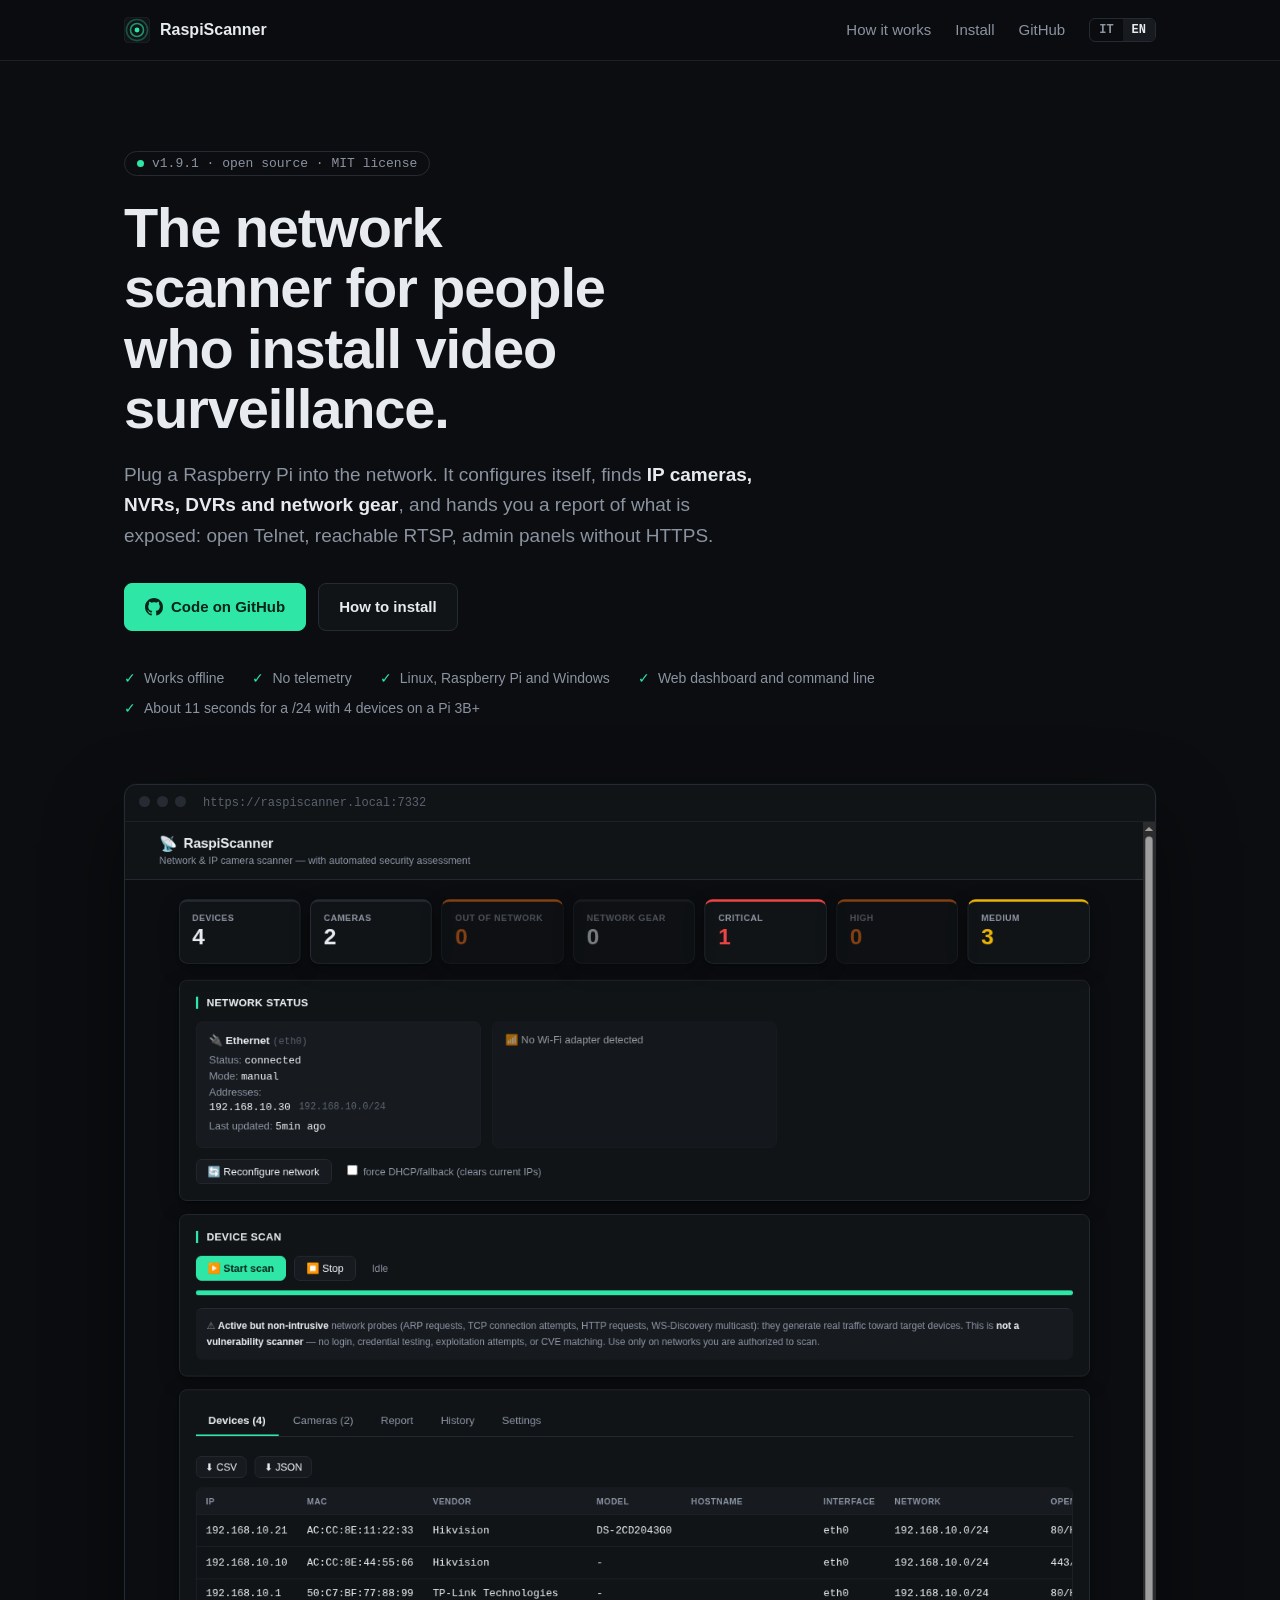
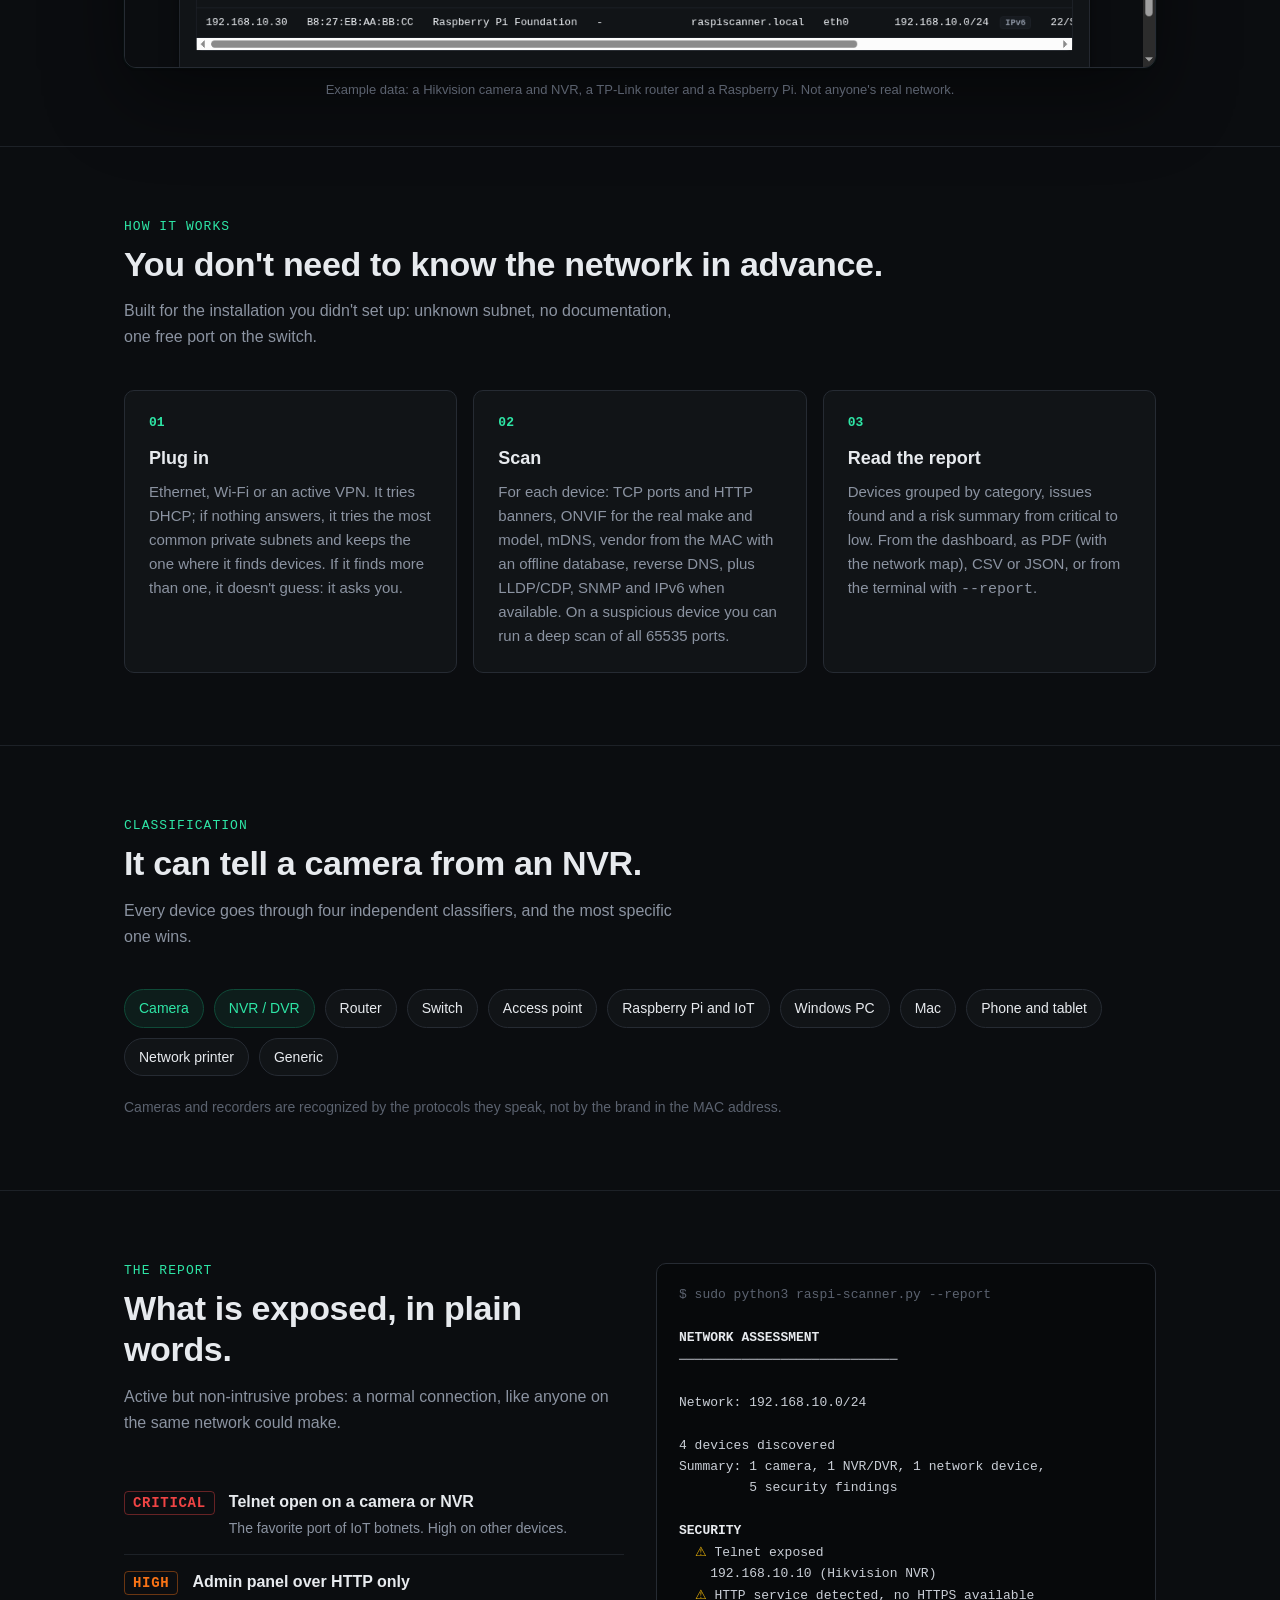
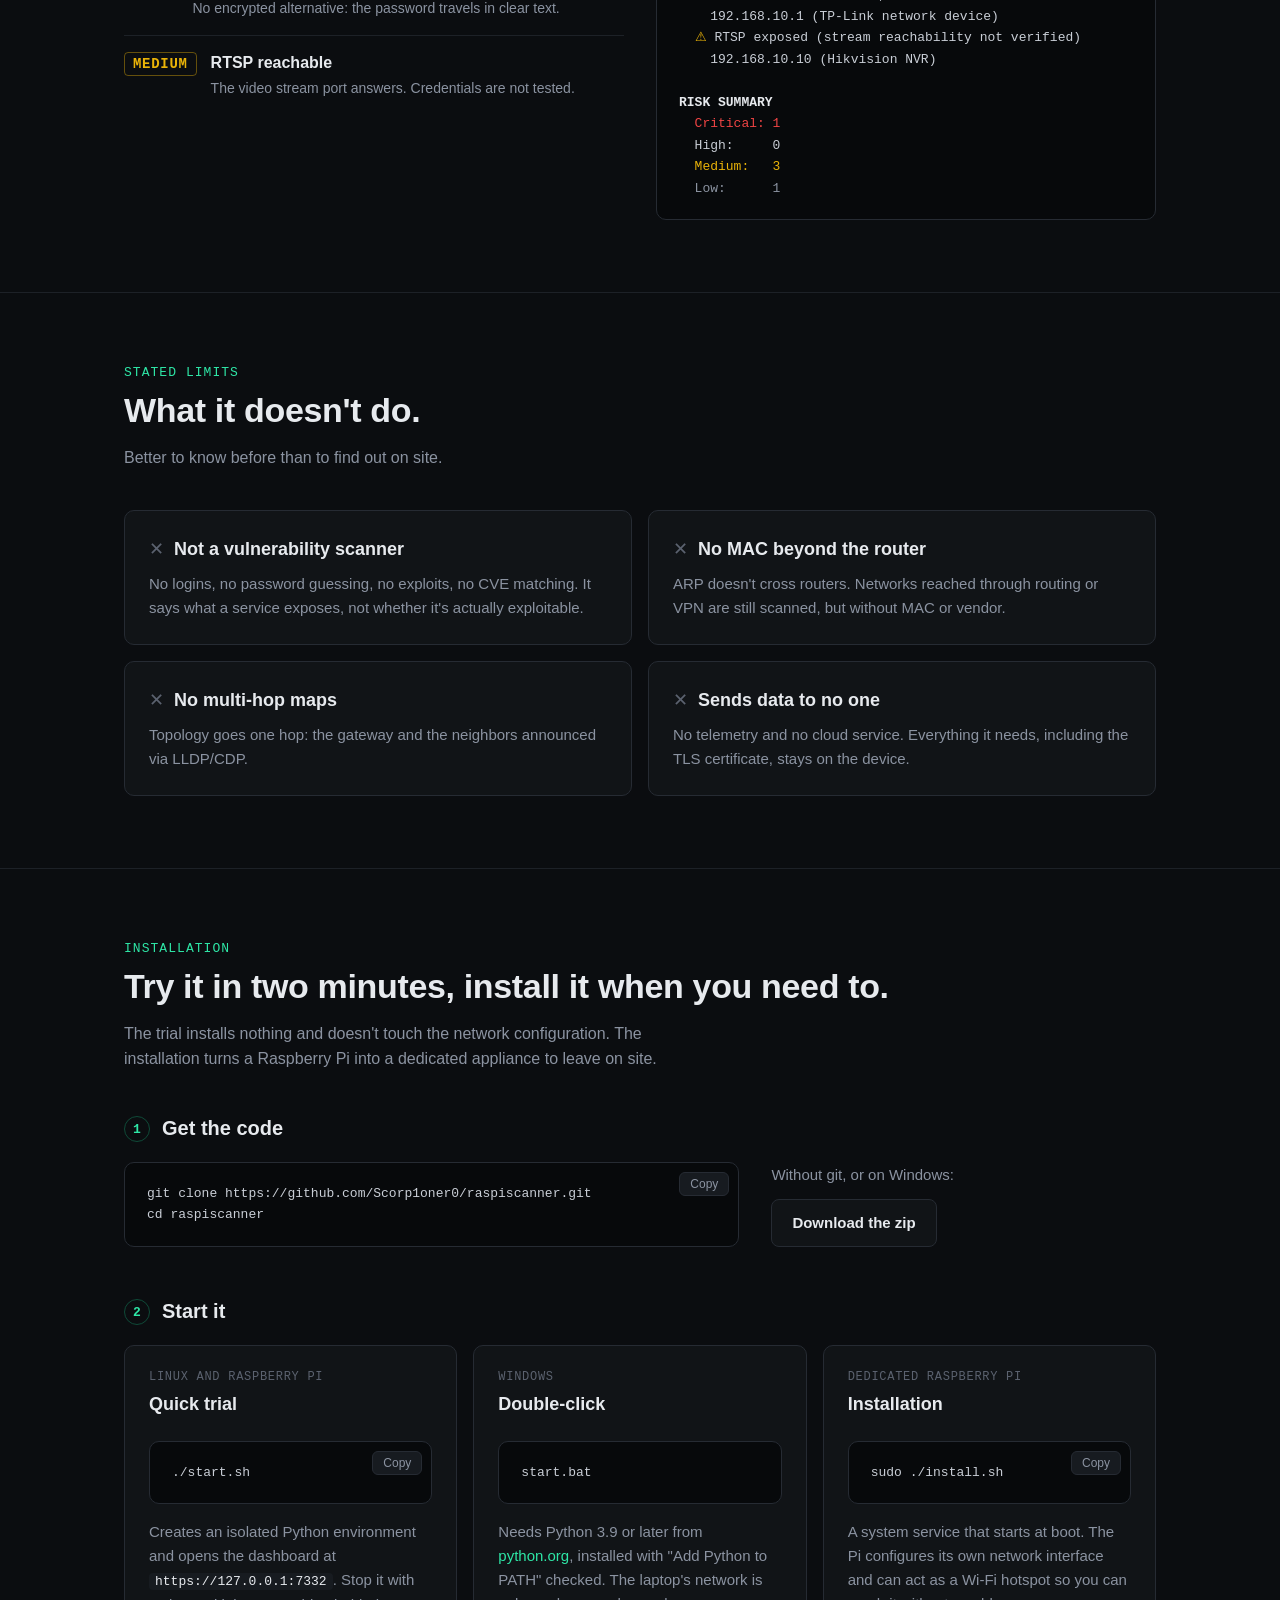
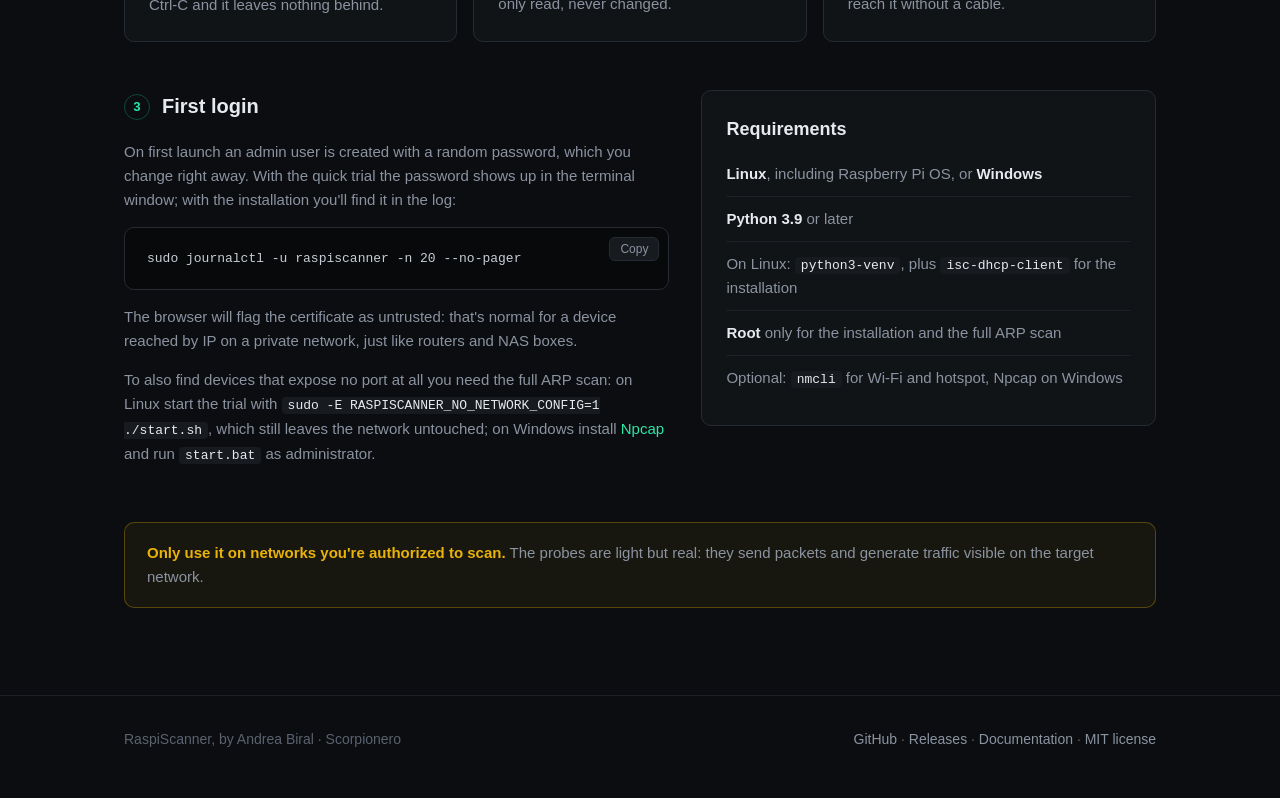
==== commit d2a7d1ae: "Versione 1.9.1 e mappa della rete nel PDF Co-Authored-By: Claude Sonnet 5.5 <noreply@anthropic.com>" ====
--- a/index.html
+++ b/index.html
@@ -31,7 +31,7 @@
   "description": "Scanner di rete open source per Raspberry Pi: trova telecamere IP, NVR e apparati di rete e segnala cosa è esposto. Offline, senza telemetria.",
   "applicationCategory": "SecurityApplication",
   "operatingSystem": "Linux, Raspberry Pi OS, Windows",
-  "softwareVersion": "1.7.1",
+  "softwareVersion": "1.9.1",
   "license": "https://opensource.org/licenses/MIT",
   "isAccessibleForFree": true,
   "offers": {
@@ -297,7 +297,7 @@
 <main>
   <section class="hero">
     <div class="wrap">
-      <span class="eyebrow"><span class="dot"></span>v1.7.1 · open source · licenza MIT</span>
+      <span class="eyebrow"><span class="dot"></span>v1.9.1 · open source · licenza MIT</span>
       <h1>Lo scanner di rete per chi installa videosorveglianza.</h1>
       <p class="lead">Colleghi un Raspberry Pi alla rete. Si configura da solo, trova <strong>telecamere IP, NVR, DVR e apparati di rete</strong>, e ti consegna un report con quello che è esposto: Telnet aperto, RTSP raggiungibile, pannelli di amministrazione senza HTTPS.</p>
       <div class="ctas">
@@ -343,7 +343,7 @@
         </div>
         <div class="card">
           <h3>Leggi il report</h3>
-          <p>Dispositivi divisi per categoria, problemi trovati e un riepilogo del rischio da critico a basso. Dalla dashboard, in PDF, CSV o JSON, oppure da terminale con <code>--report</code>.</p>
+          <p>Dispositivi divisi per categoria, problemi trovati e un riepilogo del rischio da critico a basso. Dalla dashboard, in PDF (con la mappa della rete), CSV o JSON, oppure da terminale con <code>--report</code>.</p>
         </div>
       </div>
     </div>
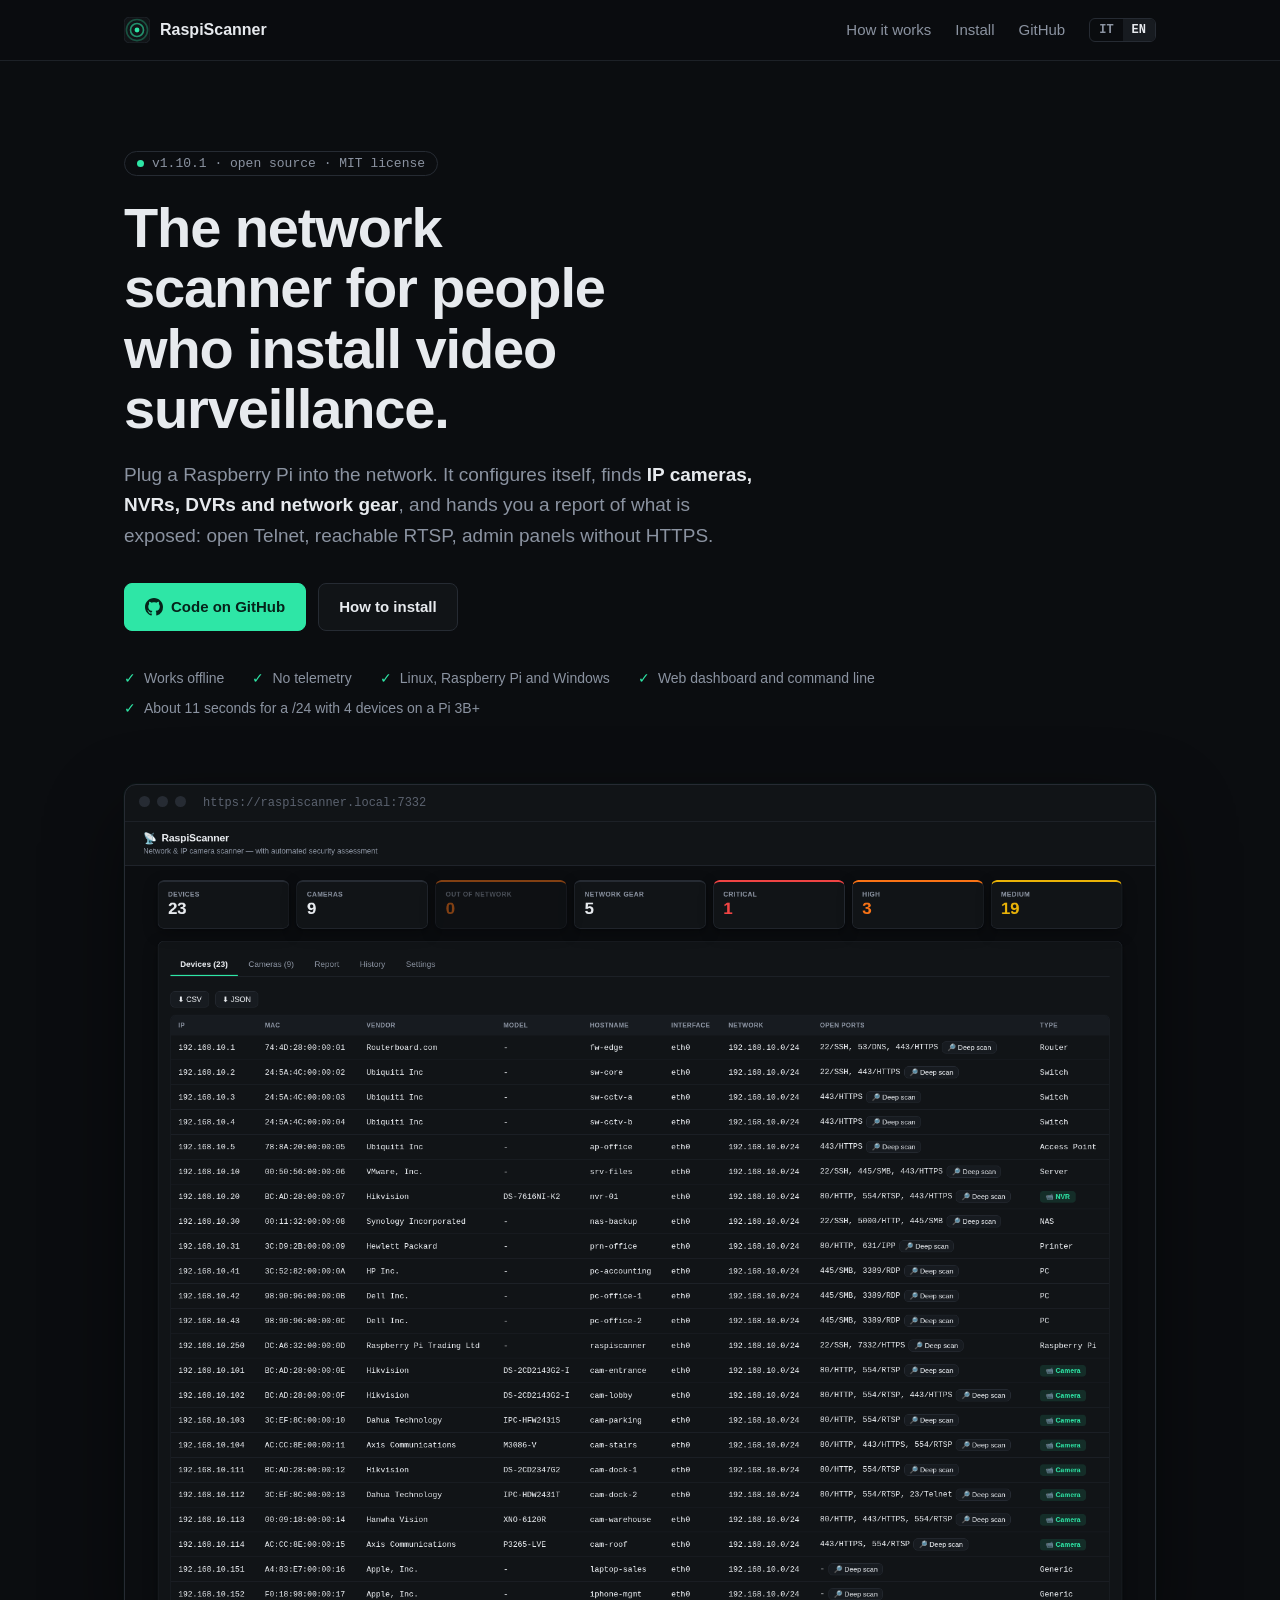
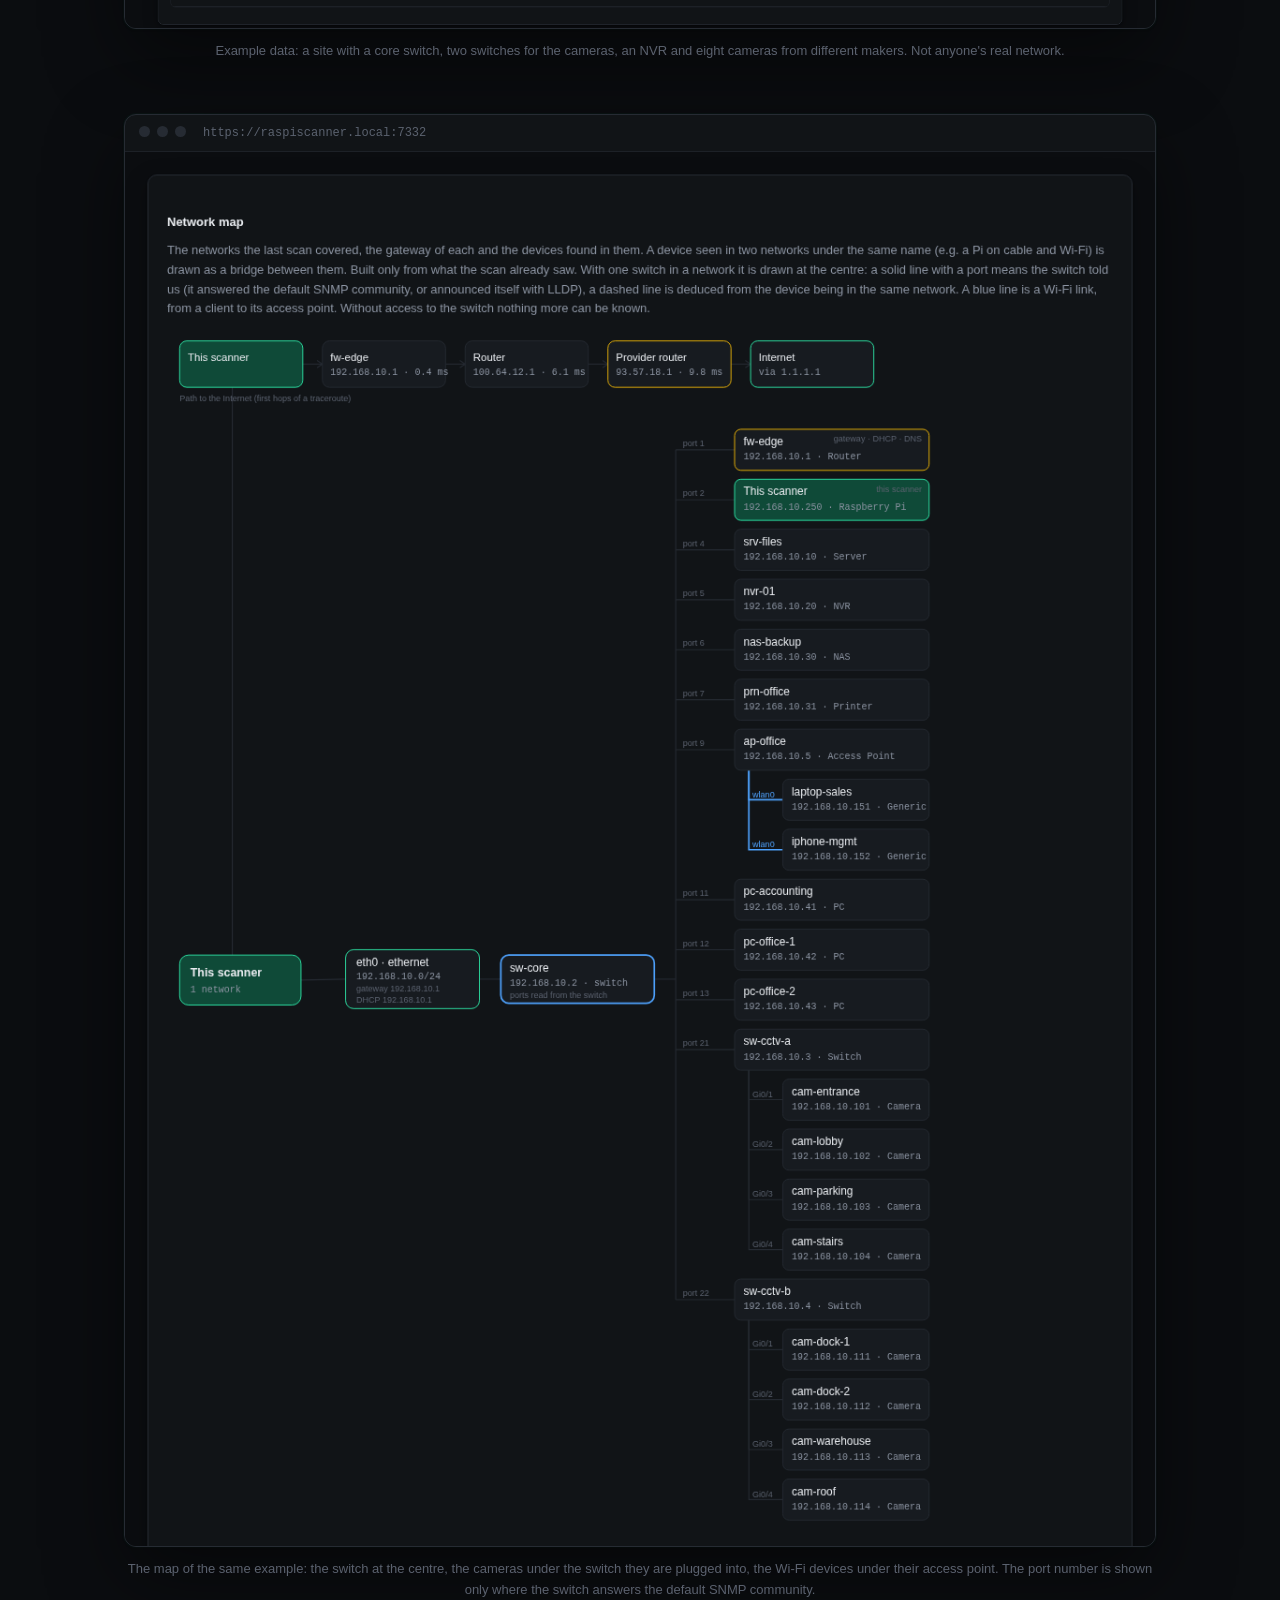
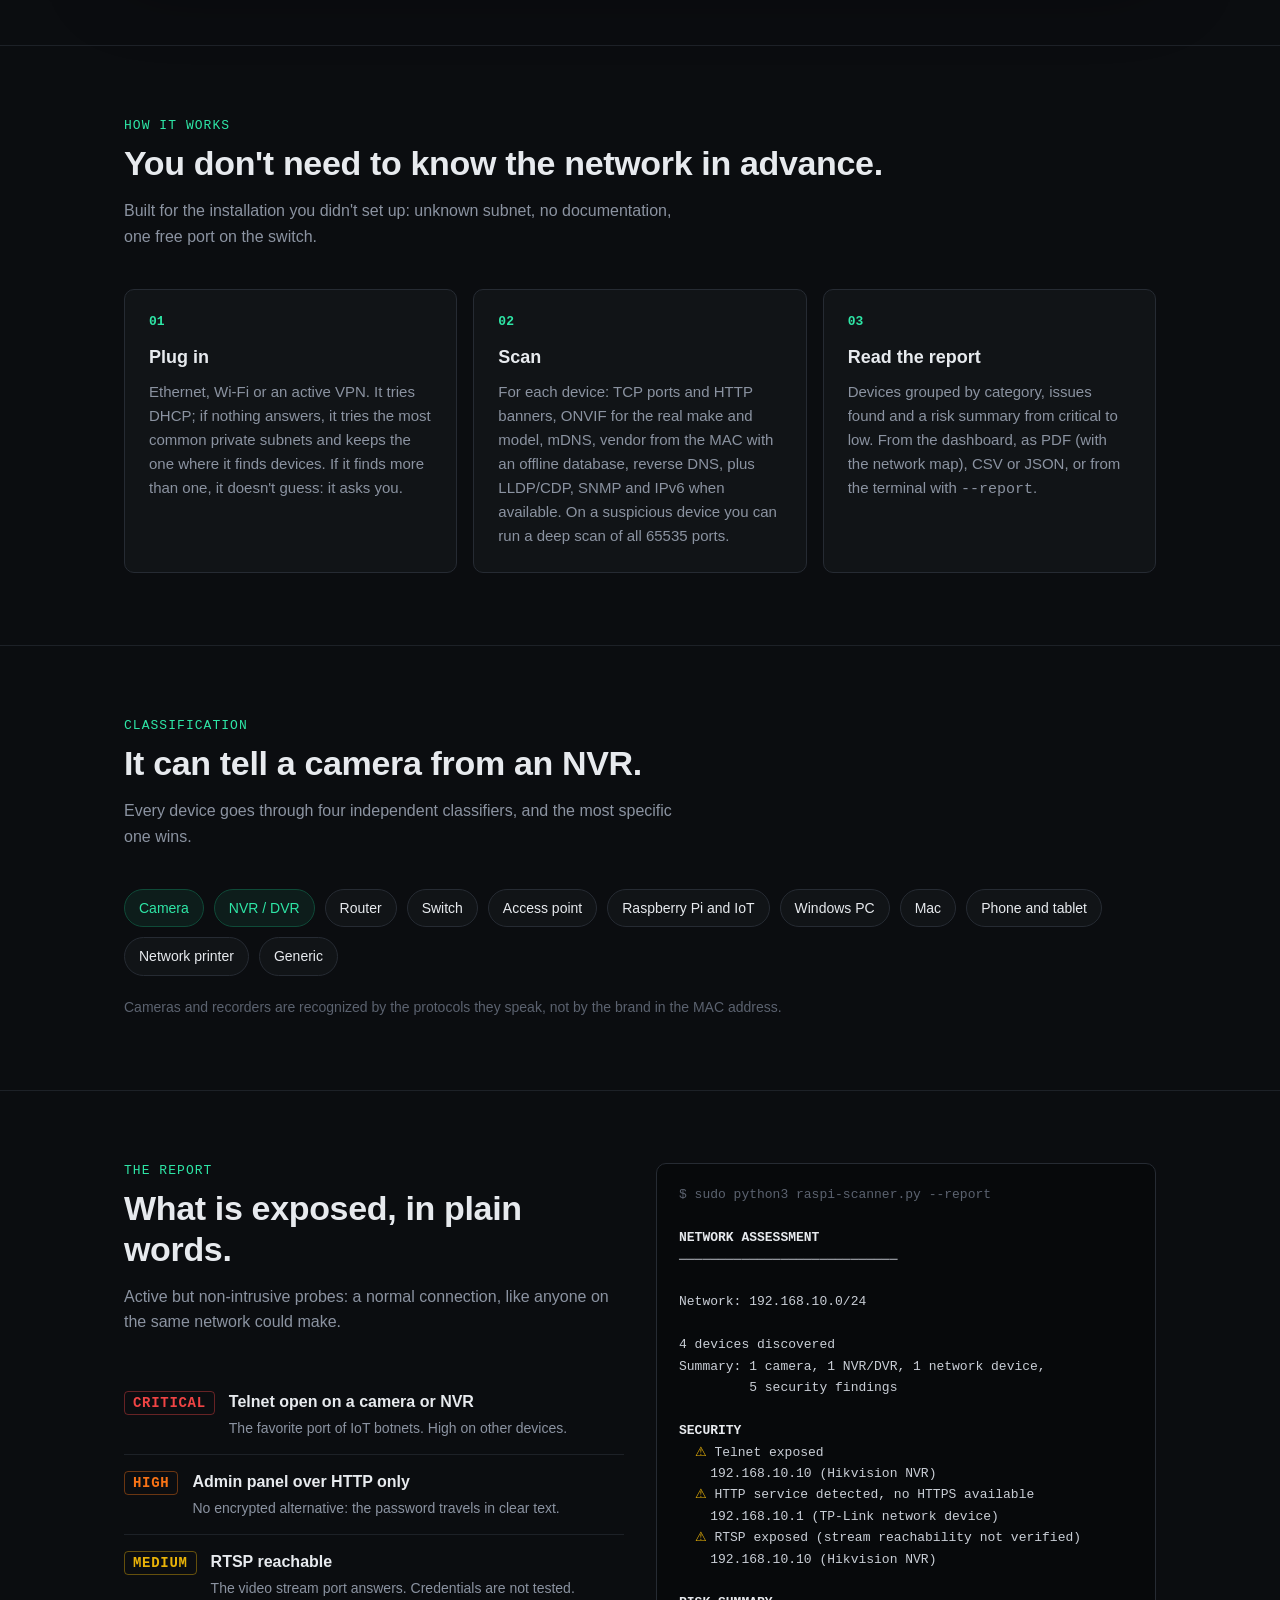
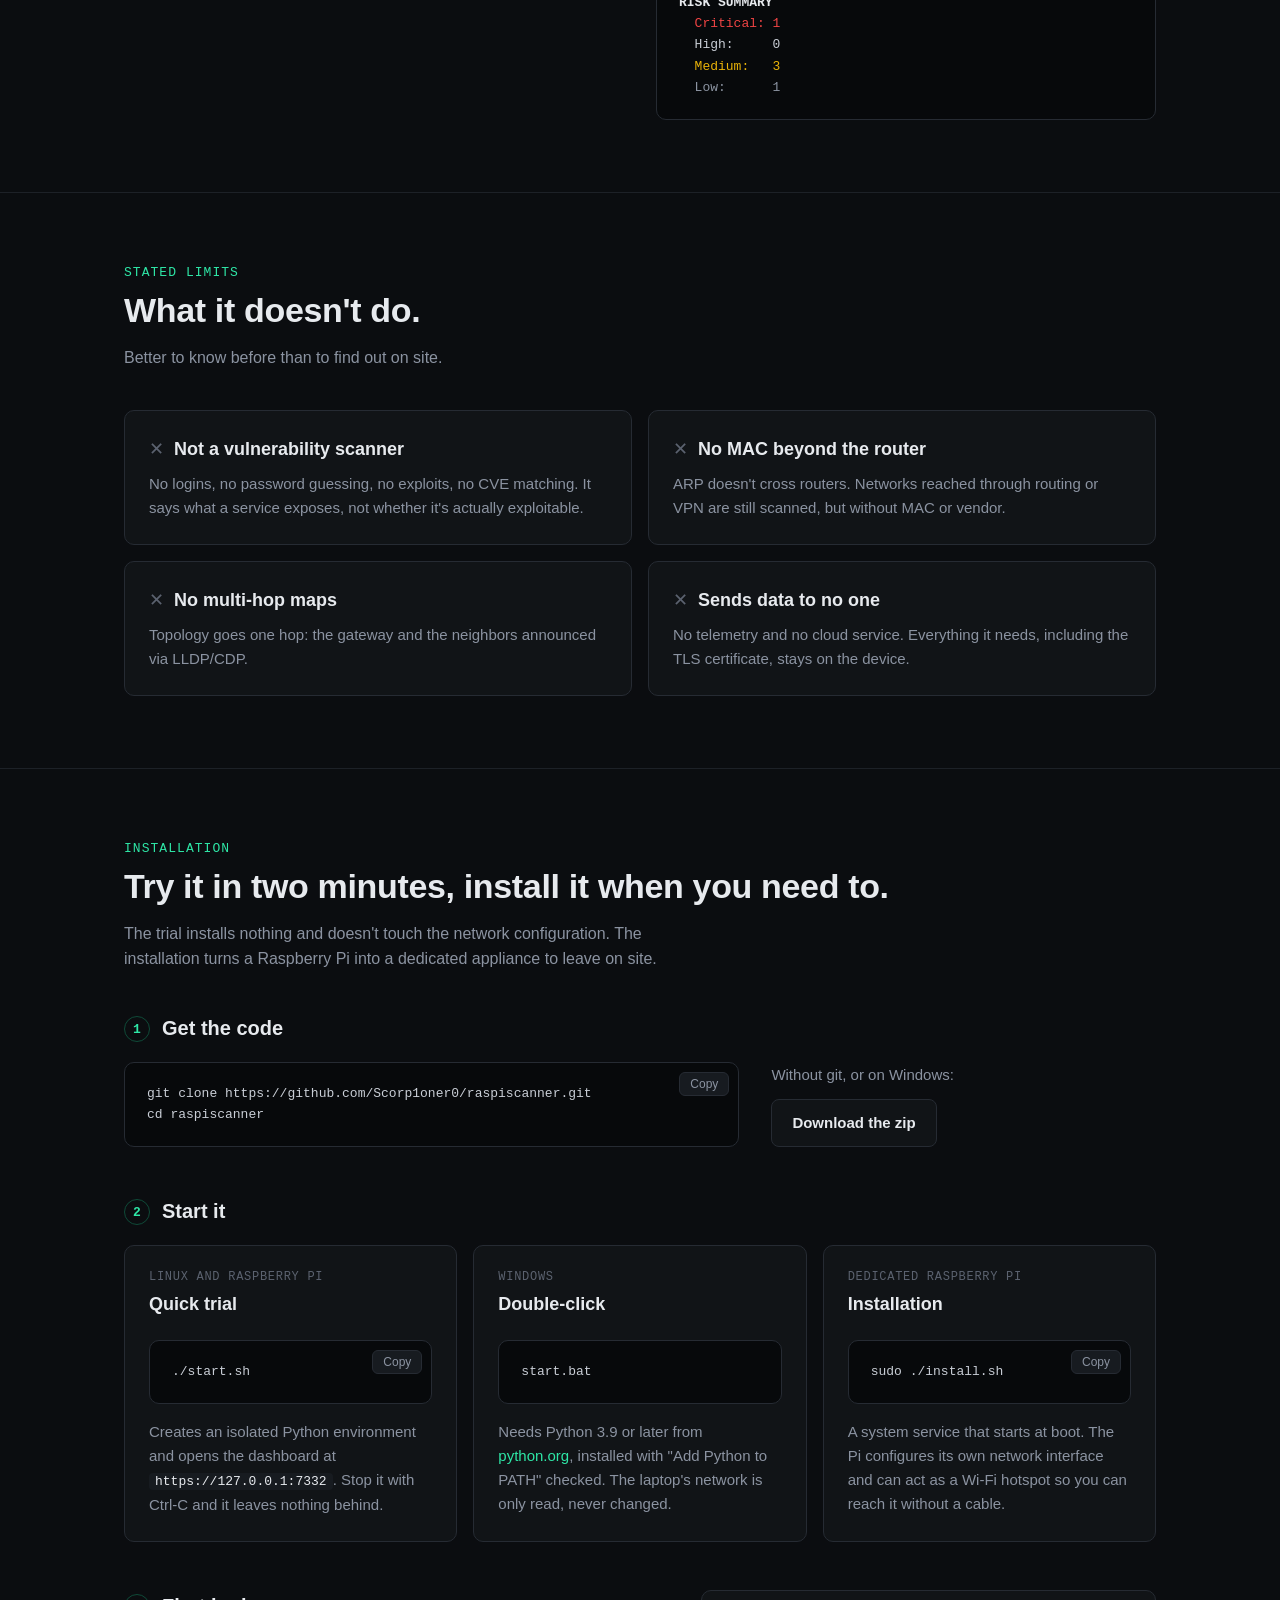
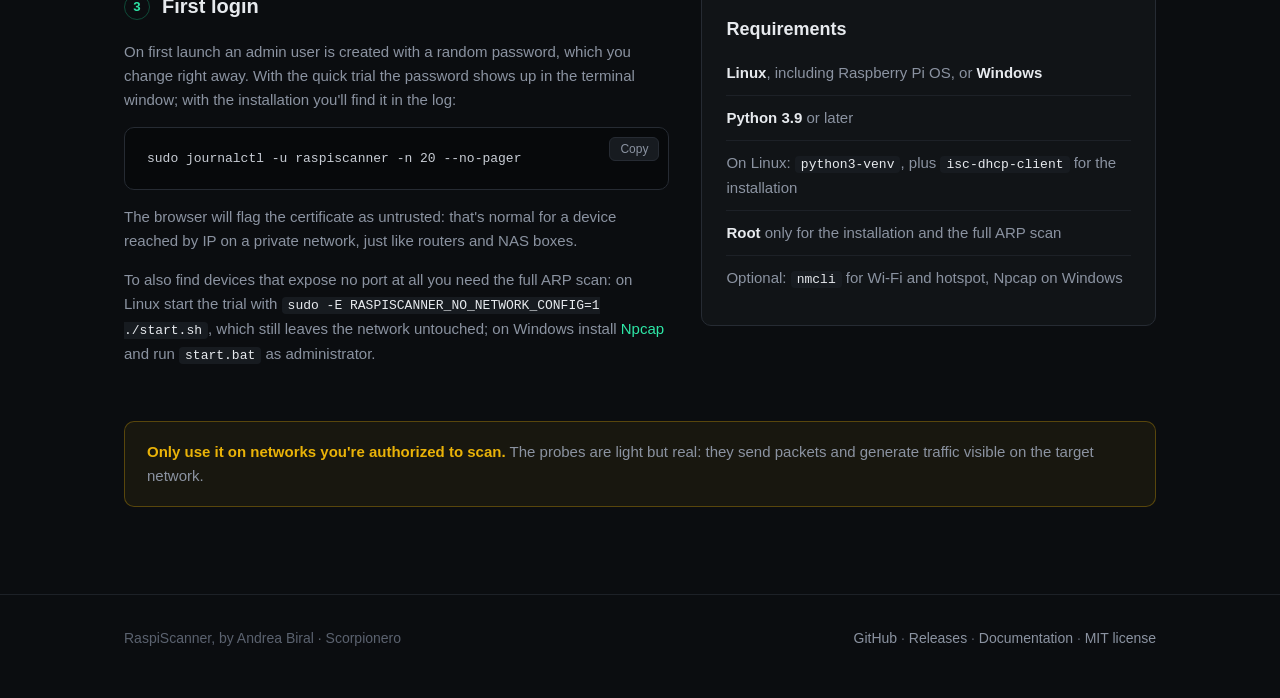
==== commit 5ef6f9d1: "Rete di esempio nelle immagini del sito: dashboard e mappa, versione 1.10.1 Co-Authored-By: Claude S" ====
--- a/index.html
+++ b/index.html
@@ -31,7 +31,7 @@
   "description": "Scanner di rete open source per Raspberry Pi: trova telecamere IP, NVR e apparati di rete e segnala cosa è esposto. Offline, senza telemetria.",
   "applicationCategory": "SecurityApplication",
   "operatingSystem": "Linux, Raspberry Pi OS, Windows",
-  "softwareVersion": "1.9.1",
+  "softwareVersion": "1.10.1",
   "license": "https://opensource.org/licenses/MIT",
   "isAccessibleForFree": true,
   "offers": {
@@ -297,7 +297,7 @@
 <main>
   <section class="hero">
     <div class="wrap">
-      <span class="eyebrow"><span class="dot"></span>v1.9.1 · open source · licenza MIT</span>
+      <span class="eyebrow"><span class="dot"></span>v1.10.1 · open source · licenza MIT</span>
       <h1>Lo scanner di rete per chi installa videosorveglianza.</h1>
       <p class="lead">Colleghi un Raspberry Pi alla rete. Si configura da solo, trova <strong>telecamere IP, NVR, DVR e apparati di rete</strong>, e ti consegna un report con quello che è esposto: Telnet aperto, RTSP raggiungibile, pannelli di amministrazione senza HTTPS.</p>
       <div class="ctas">
@@ -321,9 +321,19 @@
     <div class="wrap">
       <div class="window">
         <div class="bar"><i></i><i></i><i></i><span>https://raspiscanner.local:7332</span></div>
-        <img src="dashboard.png" width="1280" height="1050" alt="Dashboard di RaspiScanner: contatori di dispositivi, telecamere e problemi per gravità, stato della rete e tabella dei dispositivi trovati">
-      </div>
-      <p class="caption">Dati di esempio: una telecamera e un NVR Hikvision, un router TP-Link e un Raspberry Pi. Non è la rete di nessuno.</p>
+        <img src="dashboard.png" width="1700" height="1330" alt="Dashboard di RaspiScanner: contatori di dispositivi, telecamere e problemi per gravità e tabella dei dispositivi trovati in una rete di esempio con switch, NVR e otto telecamere">
+      </div>
+      <p class="caption">Dati di esempio: un sito con uno switch centrale, due switch per le telecamere, un NVR e otto telecamere di marche diverse. Non è la rete di nessuno.</p>
+    </div>
+  </section>
+
+  <section class="shot">
+    <div class="wrap">
+      <div class="window">
+        <div class="bar"><i></i><i></i><i></i><span>https://raspiscanner.local:7332</span></div>
+        <img src="network-map.png" width="1100" height="1488" alt="La mappa della rete di esempio: lo switch al centro con ogni apparecchio sulla sua porta, le telecamere sotto gli switch a cui sono collegate e i dispositivi Wi-Fi sotto il loro access point" loading="lazy">
+      </div>
+      <p class="caption">La mappa dello stesso esempio: lo switch al centro, le telecamere sotto lo switch a cui sono collegate, i dispositivi Wi-Fi sotto il loro access point. Il numero di porta si legge solo dove lo switch risponde alla community SNMP di fabbrica.</p>
     </div>
   </section>
 
